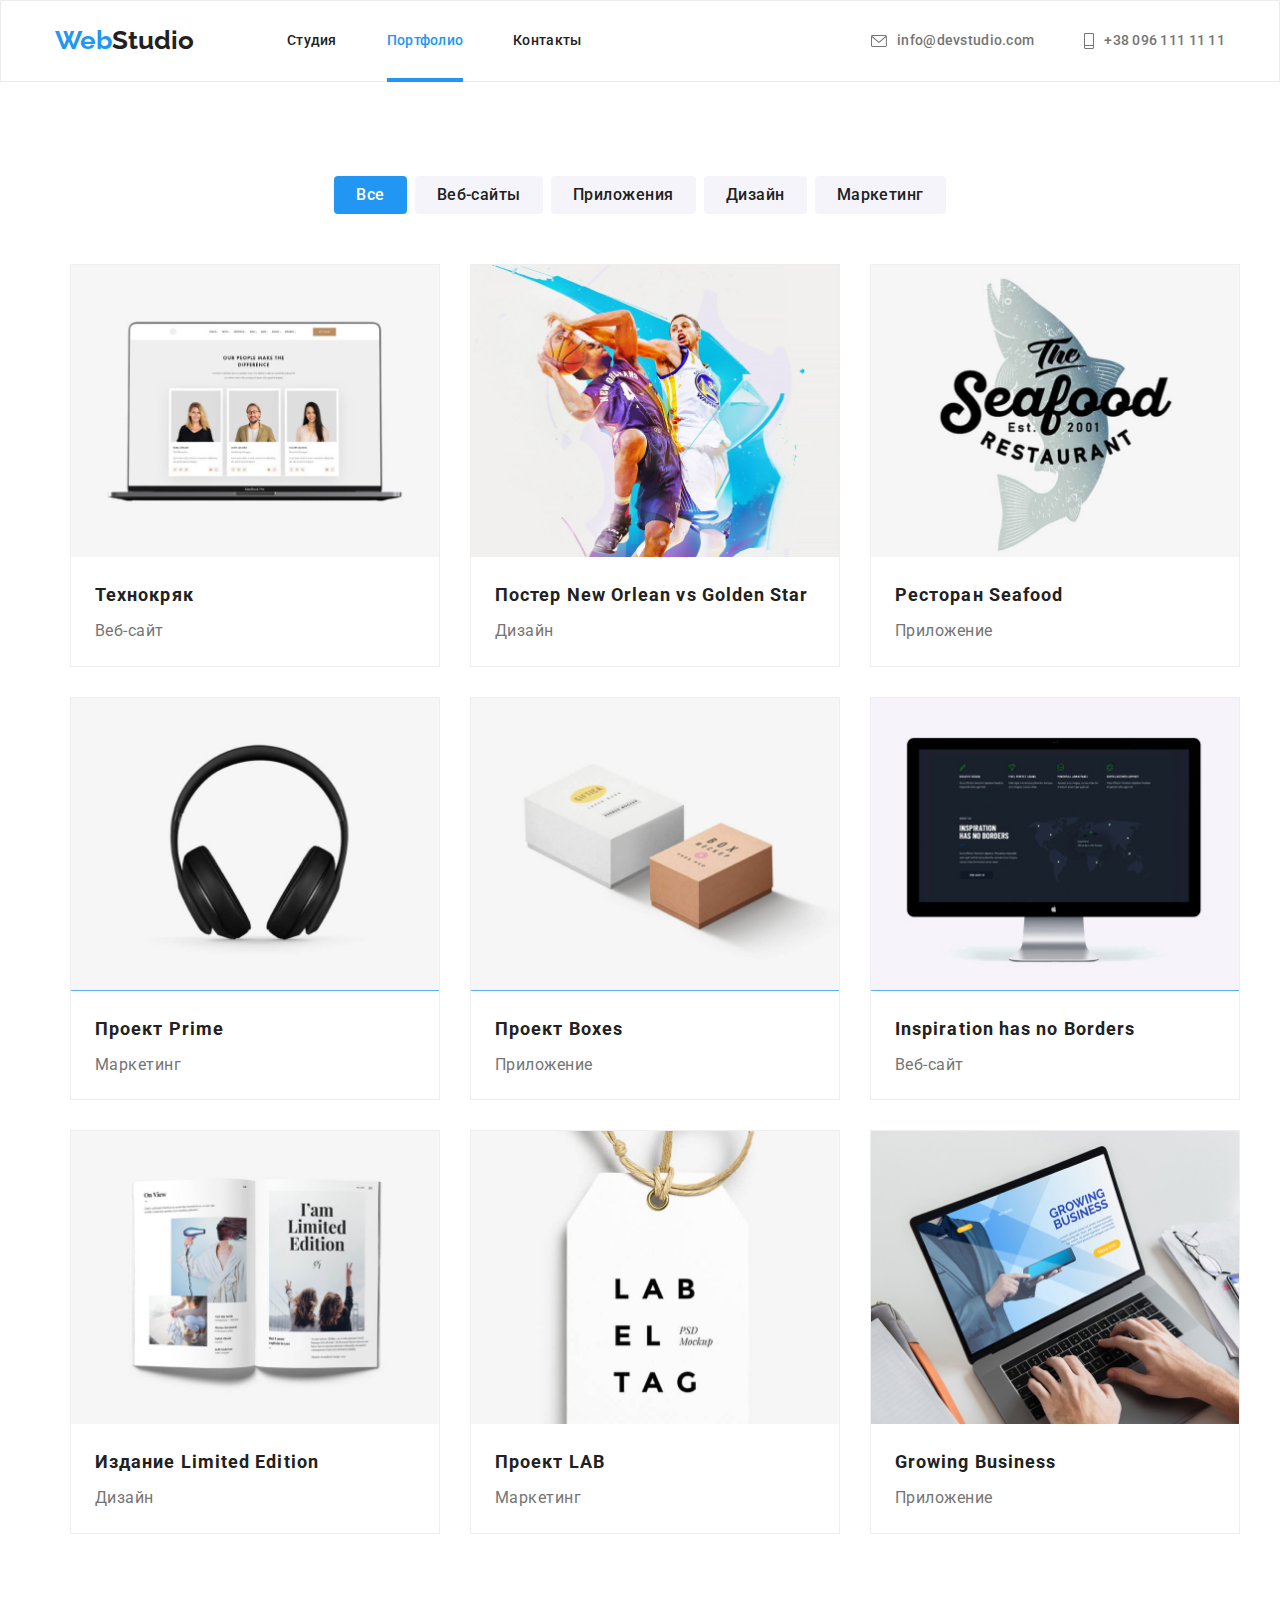
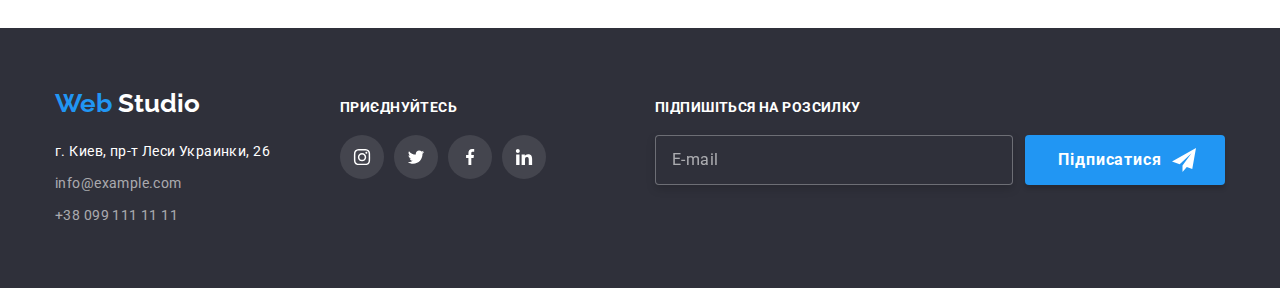
==== portfolio.html @ c2efb6a6 "HW-7" ====
<!DOCTYPE html>
<html lang="ru">
  <head>
    <meta charset="UTF-8" />
    <meta
      name="viewport"
      content="width=device-width, user-scalable=no, initial-scale=1.0, maximum-scale=1.0, minimum-scale=1.0"
    />
    <meta http-equiv="X-UA-Compatible" content="ie=edge" />
    <title>Портфолио</title>
    <link
      href="https://fonts.googleapis.com/css2?family=Raleway:wght@700&amp;family=Roboto:wght@400;500;700;900&amp;display=swap"
      rel="stylesheet"
    />

    <link
      rel="stylesheet"
      href="https://cdnjs.cloudflare.com/ajax/libs/modern-normalize/1.1.0/modern-normalize.min.css"
    />
    <link rel="stylesheet" href="./css/styles.css" />
  </head>
  <body>
    <!--шапка -->
    <header class="header">
      <div class="container main-nav">
        <nav class="main-nav">
          <a href="#" lang="en" class="logo link logo-header"
            >Web<span class="studio-logo-header">Studio</span></a
          >
          <ul class="nav-header">
            <li class="nav-header-title">
              <a href="./index.html" class="nav-studio link">Студия</a>
            </li>
            <li class="nav-header-title">
              <a href="./portfolio.html" class="nav-studio current link">Портфолио</a>
            </li>
            <li class="nav-header-title">
              <a href="#" class="nav-studio link">Контакты</a>
            </li>
          </ul>
        </nav>
        <!-- контакты -->
        <ul class="nav-header contact">
          <li class="nav-header-title">
            <a href="mailto:info@devstudio.com" class="nav-studio contacts link">
              <svg class="header-icon" width="16" height="12">
                <use href="./images/symbol-defs.svg#icon-envelope-hover" class=""></use>
              </svg>
              <span>info@devstudio.com</span>
            </a>
          </li>
          <li class="nav-header-title">
            <a href="tel:+380961111111" class="nav-studio contacts link">
              <svg class="header-icon" width="10" height="16">
                <use href="./images/symbol-defs.svg#icon-Vectors" class=""></use>
              </svg>
              <span>+38 096 111 11 11</span></a
            >
          </li>
        </ul>
      </div>
    </header>

    <main>
      <!--Кнопки-->
      <section class="section-portfolio">
        <div class="container">
          <h1 class="visually-hidden">Страница Портфолио</h1>
          <ul class="portfolio-button">
            <li>
              <button type="button" class="buttons-portfolio all-buttons">Все</button>
            </li>
            <li>
              <button type="button" class="buttons-portfolio">Веб-сайты</button>
            </li>
            <li>
              <button type="button" class="buttons-portfolio">Приложения</button>
            </li>
            <li>
              <button type="button" class="buttons-portfolio">Дизайн</button>
            </li>
            <li>
              <button type="button" class="buttons-portfolio">Маркетинг</button>
            </li>
          </ul>
          <!--Проэкты-->
          <div class="container">
            <ul class="box-portfolio">
              <li class="box-cart">
                <a href="" class="portfolio-box-img link">
                  <div class="position">
                    <img src="./images/technoquack.jpeg" alt="technoquack" width="370" />
                    <div class="portfolio-modal">
                      Ресурс пропонує комплексні пропозиції з різним рівнем функціоналу та сервісів.
                      Все це дозволить відвідувачу отримати вичерпні відомості про компанію чи
                      приватну особу.
                    </div>
                  </div>
                  <div class="portfolio-box-text">
                    <h2 class="header-portfolio">Технокряк</h2>
                    <p class="services-portfolio">Веб-сайт</p>
                  </div>
                </a>
              </li>
              <li class="box-cart">
                <a href="" class="portfolio-box-img link">
                  <div class="position">
                    <img src="./images/poster.jpg" alt="poster" width="370" />
                    <div class="portfolio-modal">
                      Ресурс пропонує комплексні пропозиції з різним рівнем функціоналу та сервісів.
                      Все це дозволить відвідувачу отримати вичерпні відомості про компанію чи
                      приватну особу.
                    </div>
                  </div>
                  <div class="portfolio-box-text">
                    <h2 class="header-portfolio">
                      Постер <span lang="en">New Orlean vs Golden Star</span>
                    </h2>
                    <p class="services-portfolio">Дизайн</p>
                  </div>
                </a>
              </li>
              <li class="box-cart">
                <a href="" class="portfolio-box-img link">
                  <div class="position">
                    <img src="./images/restaurant.jpg" alt="restaurant" width="370" />
                    <div class="portfolio-modal">
                      Ресурс пропонує комплексні пропозиції з різним рівнем функціоналу та сервісів.
                      Все це дозволить відвідувачу отримати вичерпні відомості про компанію чи
                      приватну особу.
                    </div>
                  </div>
                  <div class="portfolio-box-text">
                    <h2 class="header-portfolio">Ресторан <span lang="en">Seafood</span></h2>
                    <p class="services-portfolio">Приложение</p>
                  </div>
                </a>
              </li>
              <li class="box-cart">
                <a href="" class="portfolio-box-img link">
                  <div class="position">
                    <img src="./images/prime.jpg" alt="prime" width="370" />
                    <div class="portfolio-modal">
                      Ресурс пропонує комплексні пропозиції з різним рівнем функціоналу та сервісів.
                      Все це дозволить відвідувачу отримати вичерпні відомості про компанію чи
                      приватну особу.
                    </div>
                  </div>
                  <div class="portfolio-box-text">
                    <h2 class="header-portfolio">Проект <span lang="en">Prime</span></h2>
                    <p class="services-portfolio">Маркетинг</p>
                  </div>
                </a>
              </li>
              <li class="box-cart">
                <a href="" class="portfolio-box-img link">
                  <div class="position">
                    <img src="./images/boxes.jpg" alt="boxes" width="370" />
                    <div class="portfolio-modal">
                      Ресурс пропонує комплексні пропозиції з різним рівнем функціоналу та сервісів.
                      Все це дозволить відвідувачу отримати вичерпні відомості про компанію чи
                      приватну особу.
                    </div>
                  </div>
                  <div class="portfolio-box-text">
                    <h2 class="header-portfolio">Проект <span lang="en">Boxes</span></h2>
                    <p class="services-portfolio">Приложение</p>
                  </div>
                </a>
              </li>
              <li class="box-cart">
                <a href="" class="portfolio-box-img link">
                  <div class="position">
                    <img src="./images/inspiration.jpg" alt="inspiration" width="370" />
                    <div class="portfolio-modal">
                      Ресурс пропонує комплексні пропозиції з різним рівнем функціоналу та сервісів.
                      Все це дозволить відвідувачу отримати вичерпні відомості про компанію чи
                      приватну особу.
                    </div>
                  </div>
                  <div class="portfolio-box-text">
                    <h2 lang="en" class="header-portfolio">Inspiration has no Borders</h2>
                    <p class="services-portfolio">Веб-сайт</p>
                  </div>
                </a>
              </li>
              <li class="box-cart">
                <a href="" class="portfolio-box-img link">
                  <div class="position">
                    <img src="./images/limited.jpg" alt="limited" width="370" />
                    <div class="portfolio-modal">
                      Ресурс пропонує комплексні пропозиції з різним рівнем функціоналу та сервісів.
                      Все це дозволить відвідувачу отримати вичерпні відомості про компанію чи
                      приватну особу.
                    </div>
                  </div>
                  <div class="portfolio-box-text">
                    <h2 class="header-portfolio">Издание <span lang="en">Limited Edition</span></h2>
                    <p class="services-portfolio">Дизайн</p>
                  </div>
                </a>
              </li>
              <li class="box-cart">
                <a href="" class="portfolio-box-img link">
                  <div class="position">
                    <img src="./images/lab.jpg" alt="lab" width="370" />
                    <div class="portfolio-modal">
                      Ресурс пропонує комплексні пропозиції з різним рівнем функціоналу та сервісів.
                      Все це дозволить відвідувачу отримати вичерпні відомості про компанію чи
                      приватну особу.
                    </div>
                  </div>
                  <div class="portfolio-box-text">
                    <h2 class="header-portfolio">Проект <span lang="en">LAB</span></h2>
                    <p class="services-portfolio">Маркетинг</p>
                  </div>
                </a>
              </li>
              <li class="box-cart">
                <a href="" class="portfolio-box-img link">
                  <div class="position">
                    <img src="./images/growing-business.jpg" alt="growing-business" width="370" />
                    <div class="portfolio-modal">
                      Ресурс пропонує комплексні пропозиції з різним рівнем функціоналу та сервісів.
                      Все це дозволить відвідувачу отримати вичерпні відомості про компанію чи
                      приватну особу.
                    </div>
                  </div>
                  <div class="portfolio-box-text">
                    <h2 lang="en" class="header-portfolio">Growing Business</h2>
                    <p class="services-portfolio">Приложение</p>
                  </div>
                </a>
              </li>
            </ul>
          </div>
        </div>
      </section>
    </main>
    <footer class="footer-box">
      <div class="container footer-box-flex">
        <div>
          <a href="#" lang="en" class="logo link"
          >Web
            <span class="studio-logo-footer">Studio</span>
          </a>

          <address class="addresses">
            <ul>
              <li class="addresses-footer-gps">
                <a class="contact-footer link gps">
                  г. Киев, пр-т Леси Украинки, 26</a
                >
              </li>
              <li class="addresses-footer-mail">
                <a href="mailto:info@example.com" class="contact-footer link"
                >info@example.com</a
                >
              </li>
              <li class="addresses-footer-tel">
                <a href="tel:+380991111111" class="contact-footer link"
                >+38 099 111 11 11</a
                >
              </li>
            </ul>
          </address>
        </div>

        <div class="footer-box-icon">
          <p class="footer-icon-text">приєднуйтесь</p>
          <ul class="footer-flex">
            <li class="footer-icon-item link">
              <a href="" class="footer-icon">
                <svg class="footer-icon-svg" width="20" height="16.25">
                  <use
                          href="./images/symbol-defs.svg#icon-instagram-2"
                          class="footer-icon-use"
                  ></use>
                </svg>
              </a>
            </li>
            <li class="footer-icon-item link">
              <a href="" class="footer-icon">
                <svg class="footer-icon-svg" width="20" height="16.25">
                  <use
                          href="./images/symbol-defs.svg#icon-twitter-1"
                          class="footer-icon-use"
                  ></use>
                </svg>
              </a>
            </li>
            <li class="footer-icon-item link">
              <a href="" class="footer-icon">
                <svg class="footer-icon-svg" width="20" height="16.25">
                  <use
                          href="./images/symbol-defs.svg#icon-facebook-1"
                          class="footer-icon-use"
                  ></use>
                </svg>
              </a>
            </li>
            <li class="footer-icon-item link">
              <a href="" class="footer-icon">
                <svg class="footer-icon-svg" width="20" height="16.25">
                  <use
                          href="./images/symbol-defs.svg#icon-linkedin-1"
                          class="footer-icon-use"
                  ></use>
                </svg>
              </a>
            </li>
          </ul>
        </div>


        <div class="footer-box-icon-btn">
          <p class="footer-icon-text">Підпишіться на розсилку</p>
          <form class="footer-flex">
            <label for="email"></label>
            <input
                    type="email"
                    name="email"
                    placeholder="E-mail"
                    class="footer-input"
                    id="email"
            />

            <button type="submit" class="modal-btn-footer">
              Підписатися
              <svg class="icon-modal-svg-footer" width="24" height="24">
                <use href="./images/symbol-defs.svg#icon-icon-send"></use>
              </svg>
            </button>

          </form>
        </div>

      </div>
    </footer>
  </body>
</html>
---- css/styles.css ----
:root {
  --header-color: #212121;
  --text-color: #757575;
  --accent-color: #2196f3;
  --light-color: #ffffff;
  --fon-color: #2f303a;
  --team-color: #f5f4fa;
  --border-color: #ececec;
  --icon-color: #afb1b8;
  --border-shadow-color: #eeeeee;
  --hover-portfolio: rgba(33, 150, 243, 0.9);
}

body {
  font-family: "Roboto", sans-serif;
  color: var(--header-color);
  background-color: var(--light-color);
}

h1,
h2,
h3,
h4,
h5,
h6,
p {
  margin: 0;
}

ul {
  margin: 0;
  padding-left: 0;
}

.container {
  width: 1200px;
  padding-left: 15px;
  padding-right: 15px;

  margin-left: auto;
  margin-right: auto;
}

/* Cтудия */

.header {
  border: 1px solid var(--border-color);
  margin-right: auto;
  margin-left: auto;
}
.main-nav {
  display: flex;
}

.header__nav {
  display: flex;
}

.link {
  text-decoration: none;
  color: var(--header-color);
}

li {
  list-style: none;
}

.section {
  padding-top: 94px;
  padding-bottom: 94px;
}

.logo {
  font-family: "Raleway", sans-serif;
  font-weight: 700;
  font-size: 26px;
  line-height: 1.19;
  color: var(--accent-color);
}

.logo-header {
  padding-top: 24px;
  padding-bottom: 25px;
  margin-right: 93px;
}

.contact {
  margin-left: auto;
}

.header-icon {
  margin-right: 10px;
}




.nav-header {
  font-weight: 500;
  font-size: 14px;
  line-height: 1.14;
  letter-spacing: 0.02em;
  display: flex;
  transition: color 250ms cubic-bezier(0.4, 0, 0.2, 1);
}

.nav-studio {
  display: block;
  padding-top: 32px;
  padding-bottom: 32px;
  transition: color 250ms cubic-bezier(0.4, 0, 0.2, 1);
}

.nav-header-title {
  margin-right: 50px;
  position: relative;
}

.nav-header-title:last-child,
.main-nav-item:last-child,
.footer-icon-item:last-child {
  margin-right: 0;
}
.current::after {
  position: absolute;
  content: "";
  display: inline-block;
  width: 100%;
  height: 4px;
  background-color: var(--accent-color);
  bottom: -1.5%;
  left: 0;
}
.main-nav-item {
  margin-right: 30px;
  position: relative;
}
.nav-header .nav-studio:hover {
  color: var(--accent-color);
  fill: var(--accent-color);
}
.nav-header .nav-studio:focus {
  color: var(--accent-color);
}
.nav-header .nav-studio:focus .header-icon {
  fill: var(--accent-color);
}

.current {
  color: var(--accent-color);
}

.contacts {
  color: var(--text-color);
  fill: var(--text-color);
  display: flex;
  align-items: center;
}

.hero {
  background-color: #c4c4c4;
  height: 600px;
  max-width: 1600px;
  margin-right: auto;
  margin-left: auto;
  background-image: linear-gradient(
      to right,
      rgba(47, 48, 58, 0.4),
      rgba(47, 48, 58, 0.4)
    ),
    url("../images/hero.jpg");
  background-repeat: no-repeat;
  background-size: cover;
  background-position: center;
  border-radius: 4px;
  display: block;
  text-align: center;
  padding: 200px 0;
}

.buttons:hover,
.buttons:focus {
  background-color: var(--accent-color);
  color: var(--light-color);
}

.buttons {
  cursor: pointer;
  transition: color 250ms cubic-bezier(0.4, 0, 0.2, 1);
}

.studio {
  border: 0;
  background: var(--accent-color);
  box-shadow: 0 4px 4px rgba(0, 0, 0, 0.15);
  border-radius: 4px;
  font-weight: 700;
  font-size: 16px;
  line-height: 1.8;
  align-items: center;
  text-align: center;
  letter-spacing: 0.06em;
  color: var(--light-color);
  width: 216px;
  height: 50px;
  margin-top: 40px;
}

.buttons-all {
  padding-top: 10px;
}

.visually-hidden {
  position: absolute;
  width: 1px;
  height: 1px;
  margin: -1px;
  border: 0;
  padding: 0;
  white-space: nowrap;
  clip: rect(0 0 0 0);
  overflow: hidden;
}

.main-text {
  font-weight: 900;
  font-size: 44px;
  line-height: 1.36;
  text-align: center;
  letter-spacing: 0.06em;
  text-transform: uppercase;
  color: var(--light-color);
  width: 696px;
  margin: auto;
}

.section-main {
  padding-bottom: 94px;
}

.peculiarities {
  font-weight: 700;
  font-size: 14px;
  line-height: 1.14;
  letter-spacing: 0.03em;
  text-transform: uppercase;
  margin-bottom: 10px;
}

.peculiarities-text {
  font-size: 14px;
  line-height: 1.7;
  letter-spacing: 0.03em;
  color: var(--text-color);
}

.peculiarities-title {
  flex-basis: 270px;
}
.peculiarities-title::before {
  content: "";
  display: flex;
  height: 120px;
  margin-bottom: 30px;
  background-size: 70px 70px;
  background-repeat: no-repeat;
  background-position: center;

  background-color: var(--team-color);
  border-radius: 4px;
}
.peculiarities-title:nth-child(1)::before {
  background-image: url("../images/antenna.svg");
}
.peculiarities-title:nth-child(2)::before {
  background-image: url("../images/clock.svg");
}
.peculiarities-title:nth-child(3)::before {
  background-image: url("../images/diagram.svg");
}
.peculiarities-title:nth-child(4)::before {
  background-image: url("../images/astronaut.svg");
}

.title-text {
  font-weight: 700;
  font-size: 36px;
  line-height: 1.16;
  letter-spacing: 0.03em;
  text-align: center;
}

.title-text-top {
  position: absolute;
  bottom: 0;
  left: 0;
  display: flex;
  background: rgba(47, 48, 58, 0.8);
  justify-content: center;
  width: 370px;
  height: 70px;
  font-weight: 700;
  font-size: 14px;
  line-height: 16px;
  letter-spacing: 0.03em;
  text-transform: uppercase;
  text-align: center;
  color: var(--light-color);
  flex-direction: column
}
.title-modal-text {


}

.applications {
  margin-top: 50px;
}

.team-section {
  background-color: var(--team-color);
}

.team {
  margin-top: 50px;
}

.team-text {
  padding-top: 30px;
  padding-bottom: 30px;
  text-align: center;
}

.team-name {
  font-weight: 500;
  font-size: 16px;
  line-height: 1.18;
  letter-spacing: 0.03em;
  margin-bottom: 10px;
}

.team-profession {
  font-weight: 400;
  line-height: 1.18;
  letter-spacing: 0.03em;
  color: var(--text-color);
  margin-bottom: 16px;
}
.team-icon-list {
  display: flex;
  justify-content: center;
  gap: 10px;
}

.team-icon {
  width: 44px;
  height: 44px;
  border-radius: 50%;
  display: flex;
  align-items: center;
  justify-content: center;
  fill: var(--icon-color);
  transition: background-color 250ms cubic-bezier(0.4, 0, 0.2, 1);
  outline: none;
}
.team-icon-svg {
  transition: fill 250ms cubic-bezier(0.4, 0, 0.2, 1);
}
.team-icon:hover,
.team-icon:focus {
  background-color: var(--accent-color);
}

.team-icon:hover .team-icon-svg,
.team-icon:focus .team-icon-svg {
  fill: var(--light-color);
}

.contact-footer {
  font-size: 14px;
  line-height: 1.7;
  letter-spacing: 0.03em;
  color: rgba(255, 255, 255, 0.6);
  transition: color 250ms cubic-bezier(0.4, 0, 0.2, 1);
}

.gps {
  font-size: 14px;
  line-height: 24px;
  letter-spacing: 0.03em;
  color: var(--light-color);
}

.footer-box {
  background-color: var(--fon-color);
  padding: 60px 0;
}

.contact-footer:hover,
.contact-footer:focus {
  color: var(--light-color);
}

.studio-logo-header {
  color: var(--header-color);
}

.studio-logo-footer {
  color: var(--light-color);
}

/*/Портфолио*/
.section-portfolio {
  padding: 94px 0;
}

.section-lite {
  padding-top: 50px;
  padding-bottom: 94px;
}

.buttons-portfolio {
  font-family: "Roboto", sans-serif;
  font-weight: 500;
  line-height: 1.6;
  text-align: center;
  letter-spacing: 0.03em;
  color: var(--header-color);
  background: var(--team-color);
  border-radius: 4px;
  margin-left: auto;
  margin-right: auto;
  border: none;
  height: 38px;
  padding: 6px 22px;
  transition: background-color 250ms cubic-bezier(0.4, 0, 0.2, 1),
    color 250ms cubic-bezier(0.4, 0, 0.2, 1),
    box-shadow 250ms cubic-bezier(0.4, 0, 0.2, 1);
}

.portfolio-button li {
  margin-right: 8px;
}

.portfolio-button li:last-child {
  margin-right: 0;
}

.buttons-portfolio:hover,
.buttons-portfolio:focus {
  background-color: var(--accent-color);
  color: var(--light-color);
  box-shadow: 0 3px 1px rgba(0, 0, 0, 0.1), 0 1px 2px rgba(0, 0, 0, 0.08),
    0 2px 2px rgba(0, 0, 0, 0.12);
  border-radius: 4px;
}

.buttons-portfolio {
  cursor: pointer;
}

.header-portfolio {
  font-weight: 700;
  font-size: 18px;
  line-height: 2;
  letter-spacing: 0.06em;
}

.services-portfolio {
  line-height: 1.8;
  letter-spacing: 0.03em;
  color: var(--text-color);
  margin-top: 4px;
}

.box {
  background: var(--light-color);

  box-shadow: 0 1px 3px rgba(0, 0, 0, 0.12), 0 1px 1px rgba(0, 0, 0, 0.14),
    0 2px 1px rgba(0, 0, 0, 0.2);
  border-radius: 0 0 4px 4px;
}

.portfolio-button {
  display: flex;
  justify-content: center;
}

.clients {
  display: flex;
  gap: 30px;
  margin-top: 50px;
}

.clients-icon {
  width: 170px;
  height: 92px;
  border: 1px solid #afb1b8;
  border-radius: 4px;
  align-items: center;
  justify-content: center;
  fill: var(--icon-color);
  display: flex;
  transition: border-color 250ms cubic-bezier(0.4, 0, 0.2, 1);
  outline: none;
}
.clients-icon-svg {
  transition: fill 250ms cubic-bezier(0.4, 0, 0.2, 1);
}
.clients-icon:hover,
.clients-icon:focus {
  border-color: var(--accent-color);
}

.clients-icon:hover .clients-icon-svg,
.clients-icon:focus .clients-icon-svg {
  fill: var(--accent-color);
}

/*Футер*/
.addresses {
  font-style: normal;
  margin-top: 20px;
  display: flex;
}

.addresses-footer-mail {
  margin-top: 9px;
}

.addresses-footer-tel {
  margin-top: 9px;
}

.all-buttons {
  background-color: var(--accent-color);
  color: var(--light-color);
}

.footer-flex {
  display: flex;
  margin-top: 20px;
}
.footer-box-icon {
  margin-left: 70px;
}
.footer-box-icon-btn{
  margin-left: auto;
}
.footer-box-flex {
  display: flex;
  justify-content: flex-start;
  align-items: baseline;
}
.footer-icon {
  width: 44px;
  height: 44px;
  border-radius: 50%;
  display: flex;
  align-items: center;
  justify-content: center;
  fill: var(--light-color);
  background-color: rgba(255, 255, 255, 0.1);
  transition: background-color 250ms cubic-bezier(0.4, 0, 0.2, 1);
  outline: none;
}
.footer-icon-svg {
  transition: fill 250ms cubic-bezier(0.4, 0, 0.2, 1);
}
.footer-icon-text {
  font-weight: 700;
  font-size: 14px;
  letter-spacing: 0.03em;
  text-transform: uppercase;
  color: var(--light-color);
}

.footer-icon:hover,
.footer-icon:focus {
  background-color: var(--accent-color);
}

.footer-icon:hover .footer-icon-svg,
.footer-icon:focus .footer-icon-svg {
  fill: var(--light-color);
}
.footer-icon-item {
  margin-right: 10px;
}
img {
  display: block;
  max-width: 100%;
  height: auto;
}

.box-portfolio {
  display: flex;
  flex-wrap: wrap;
  margin-top: 50px;
}

.portfolio-box-text {
  padding: 20px 24px;

  border-top: 0;
}

.box-cart {
  background: var(--light-color);
  width: 370px;
  margin-right: 30px;
  margin-bottom: 30px;
  border: 1px solid var(--border-shadow-color);
  transition: box-shadow 250ms cubic-bezier(0.4, 0, 0.2, 1);
}
.portfolio-box-img{
  display: inline-block;
  outline: none;
}
.portfolio-box-img:hover,
.portfolio-box-img:focus {
  box-shadow: 0 1px 1px rgba(0, 0, 0, 0.12), 0 4px 4px rgba(0, 0, 0, 0.06),
    1px 4px 6px rgba(0, 0, 0, 0.16);
}

.box-cart:nth-child(3n) {
  margin-right: 0;
}

.box-cart:nth-last-child(-n + 3) {
  margin-bottom: 0;
}
/*Анимации*/
.portfolio-modal {
  position: absolute;
  top: 50%;
  left: 50%;
  transform: translate(-50%, 50%);
  background: var(--hover-portfolio);
  width: 100%;
  height: 100%;
  display: inline-block;
  text-align: center;
  font-weight: 400;
  font-size: 18px;
  line-height: 28px;
  letter-spacing: 0.03em;
  color: var(--light-color);
  padding: 63px 24px;
  transition: transform 250ms cubic-bezier(0.4, 0, 0.2, 1);
}

.portfolio-box-img:hover .portfolio-modal,
.portfolio-box-img:focus .portfolio-modal {
  transform: translate(-50%, -50%);
}

.position {
  position: relative;
  overflow: hidden;
}
/*----------------модалка---------------*/

.backdrop {
  position: fixed;
  top: 0;
  left: 0;
  min-width: 100%;
  min-height: 100%;
  background: rgba(0, 0, 0, 0.2);
  opacity: 1;
  transition: opacity 250ms cubic-bezier(0.4, 0, 0.2, 1),
    visibility 250ms cubic-bezier(0.4, 0, 0.2, 1);
}
.backdrop.is-hidden {
  opacity: 0;
  pointer-events: none;
  visibility: hidden;
}
.backdrop.is-hidden .modal {
  transform: translate(-50%, -50%) scale(0.9);
}
.modal {
  position: absolute;
  min-height: 521px;
  width: 528px;
  background: var(--light-color);
  box-shadow: 0 1px 3px rgba(0, 0, 0, 0.12), 0 1px 1px rgba(0, 0, 0, 0.14),
    0 2px 1px rgba(0, 0, 0, 0.2);
  border-radius: 4px;

  top: 50%;
  left: 50%;
  transform: translate(-50%, -50%) scale(1);
  transition: transform 250ms cubic-bezier(0.4, 0, 0.2, 1);
  padding: 40px;
}

.icon-modal {
  position: absolute;
  padding: 9px 9px 10px 10px;
  border-radius: 50%;
  border: 1px solid rgba(0, 0, 0, 0.1);
  top: 8px;
  right: 9px;
  background-color: var(--light-color);
  line-height: 0;
  cursor: pointer;
  transition: fill 250ms cubic-bezier(0.4, 0, 0.2, 1);
}
.modal-close {
  transition: fill 250ms cubic-bezier(0.4, 0, 0.2, 1);
}
textarea {
  resize: none;
}
.text-form {
  display: flex;
  flex-direction: column;
  font-weight: 700;
  font-size: 20px;
  line-height: 23px;
  text-align: center;
  letter-spacing: 0.03em;
  color: var(--header-color);
}
.form-studio {
  display: block;
  margin-top: 12px;
  margin-bottom: 4px;
  flex-direction: column;
  font-weight: 400;
  font-size: 12px;
  line-height: 14px;
  letter-spacing: 0.01em;
   color: var(--text-color);
  position: relative;
}

.form-studio-label {
margin-bottom: 4px;
  display: block;
}
.form-studio-textarea {
  display: flex;
  height: 120px;
  width: 100%;
  border: 1px solid rgba(33, 33, 33, 0.2);
  border-radius: 4px;
  margin-bottom: 20px;
  transition: color 250ms cubic-bezier(0.4, 0, 0.2, 1),
    border 250ms cubic-bezier(0.4, 0, 0.2, 1),
    border-radius 250ms cubic-bezier(0.4, 0, 0.2, 1);
  padding: 12px 16px;
}
.form-studio-textarea::placeholder {
  font-weight: 400;
  font-size: 12px;
  line-height: 14px;
  letter-spacing: 0.01em;
  color: rgba(117, 117, 117, 0.5);
  padding-top: 4px;
}
.form-icon {

}
.icon-modal-svg {
  position: absolute;
  top: calc(50% + 3px);
  left: 12px;
  width: 12px;
  height: 12px;
  transition: fill 250ms cubic-bezier(0.4, 0, 0.2, 1);
}
.checkbox-modal {
  margin-bottom: 30px;
}
.modal-btn {
  cursor: pointer;
  background: var(--accent-color);
  box-shadow: 0 4px 4px rgba(0, 0, 0, 0.15);
  border-radius: 4px;
  font-weight: 700;
display: block;
  line-height: 30px;
  border: 0;
  position: relative;
  letter-spacing: 0.06em;
  color: var(--light-color);
  width: 200px;
  height: 50px;

  margin: auto;
}

.form-input {
  padding-left: 42px;
  transition: color 250ms cubic-bezier(0.4, 0, 0.2, 1),
    border 250ms cubic-bezier(0.4, 0, 0.2, 1),
    border-radius 250ms cubic-bezier(0.4, 0, 0.2, 1);
  cursor: pointer;
  width: 100%;
  height: 40px;
  border: 1px solid rgba(33, 33, 33, 0.2);
  border-radius: 4px;

}
.form-input:focus,
.form-input:focus-visible,
.form-input:hover {
  outline: 0;
  border: 1px solid #2196f3;
  border-radius: 4px;
}
.form-input:focus + .icon-modal-svg,
.form-input:hover + .icon-modal-svg {
  fill: var(--accent-color);
}
.form-studio-textarea:focus,
.form-studio-textarea:hover {
  outline: 0;
  border: 1px solid #2196f3;
  border-radius: 4px;
}
.checkbox-modal-text {
  font-size: 14px;
  line-height: 24px;
  letter-spacing: 0.03em;
  display: inline-block;
  color: var(--text-color);
}
.link-checkbox {
  color: var(--accent-color);
}
.icon-modal:hover .modal-close,
.icon-modal:focus .modal-close {
  fill: var(--accent-color);
}
.checkbox {
  -webkit-appearance: none;
  -moz-appearance: none;
  appearance: none;
}
.form {
  display: flex;
  justify-content: center;
}
.icon-modal-svg-footer {
  fill: var(--light-color);
  margin-left: 10px;

}
.footer-icon-text-form {
}
.modal-btn-footer {
  font-weight: 700;
  font-size: 16px;
  line-height: 30px;
  display: flex;
  align-items: center;
  text-align: center;
  letter-spacing: 0.06em;
  color: var(--light-color);
  width: 200px;
  height: 50px;
  cursor: pointer;
  background: var(--accent-color);
  box-shadow: 0 4px 4px rgba(0, 0, 0, 0.15);
  border-radius: 4px;
  border: 0;
  justify-content: center;
  padding: 10px 24px 10px 28px;
  margin-left: 12px;
  outline: none;
}
.footer-input {
  border: 1px solid rgba(255, 255, 255, 0.3);
  filter: drop-shadow(0 4px 4px rgba(0, 0, 0, 0.15));
  border-radius: 4px;
  background-color: var(--fon-color);
  width: 358px;
  height: 50px;
  padding-left: 16px;
  color: white;
}

.footer-input::placeholder {
  font-weight: 400;
  font-size: 16px;
  line-height: 20px;
  display: flex;
  align-items: center;
  letter-spacing: 0.03em;
  color: rgba(255, 255, 255, 0.6);
}
.icon-checkbox {
  display: inline-block;
  width: 16px;
  height: 15px;
  vertical-align: middle;
  background: var(--light-color);
  box-shadow: 0 1px 3px rgba(0, 0, 0, 0.12), 0 1px 1px rgba(0, 0, 0, 0.14),
    0 2px 1px rgba(0, 0, 0, 0.2);
  border-radius: 4px;
  border: 2px solid var(--header-color);
  transition: border 250ms cubic-bezier(0.4, 0, 0.2, 1);
}
.icon-checkbox-text {
  vertical-align: middle;
}
.checkbox:checked + .icon-modal-check {
  border: var(--accent-color);
  background-color: var(--accent-color);
  /*background-image: url("../images/icon-check.svg");*/
  background-size: contain;
  background-origin: border-box;
}
.checkbox:hover + .icon-checkbox,
.checkbox:focus + .icon-checkbox {
  /*border: 2px solid var(--accent-color);*/
  border: 2px solid var(--accent-color);
}
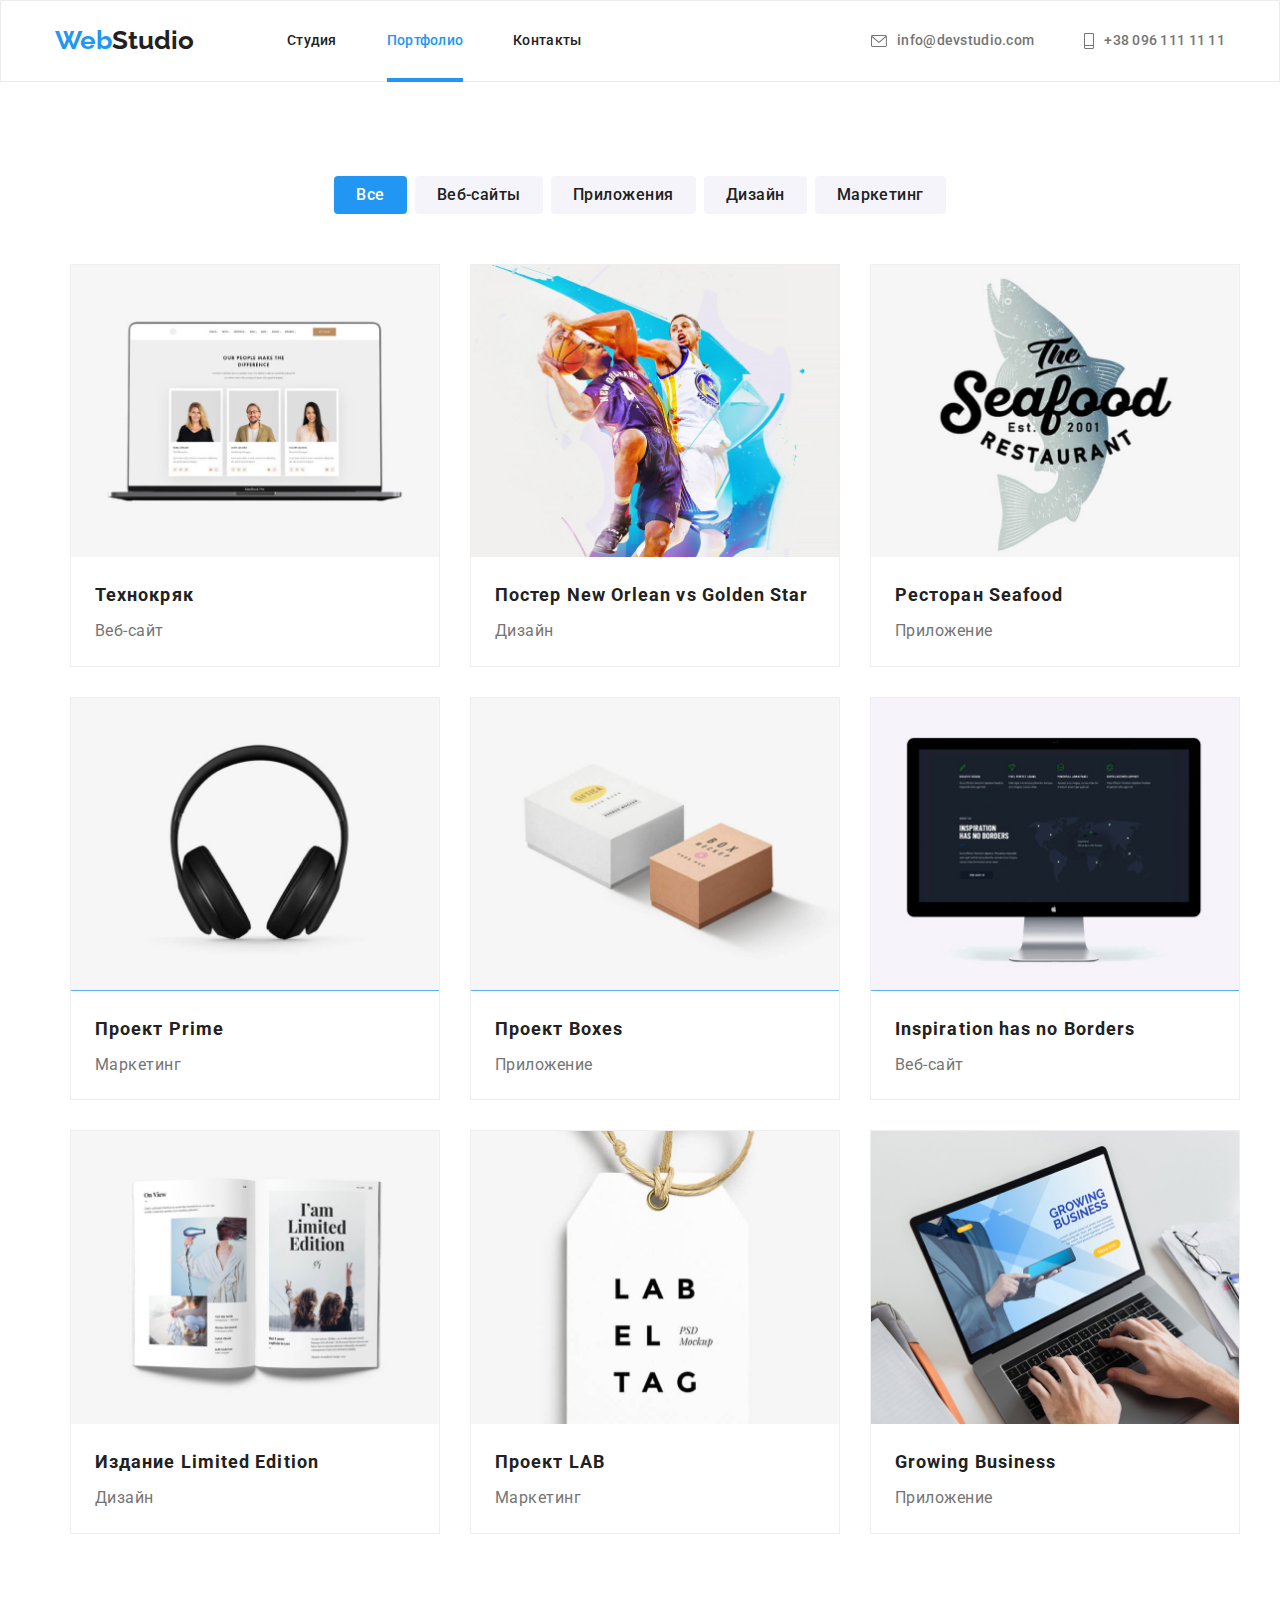
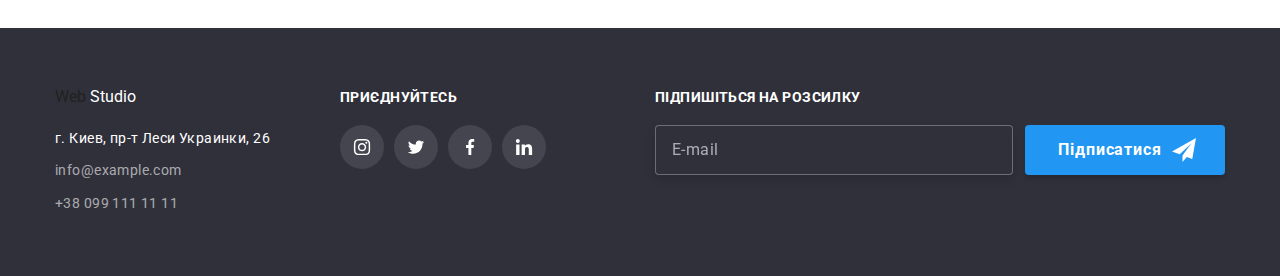
==== commit 0b96d3d2: "HW-7" ====
--- a/portfolio.html
+++ b/portfolio.html
@@ -22,37 +22,47 @@
   <body>
     <!--шапка -->
     <header class="header">
-      <div class="container main-nav">
-        <nav class="main-nav">
-          <a href="#" lang="en" class="logo link logo-header"
-            >Web<span class="studio-logo-header">Studio</span></a
+      <div class="container header__container">
+        <nav class="header__nav">
+          <a href="#" lang="en" class=" link header__logo"
+          >Web<span class="header__logo-text">Studio</span></a
           >
           <ul class="nav-header">
-            <li class="nav-header-title">
-              <a href="./index.html" class="nav-studio link">Студия</a>
-            </li>
-            <li class="nav-header-title">
-              <a href="./portfolio.html" class="nav-studio current link">Портфолио</a>
-            </li>
-            <li class="nav-header-title">
-              <a href="#" class="nav-studio link">Контакты</a>
+            <li class="nav-header__title">
+              <a href="./index.html" class="nav-header__link  link">Студия</a>
+            </li>
+            <li class="nav-header__title">
+              <a href="./portfolio.html" class="nav-header__link current link">Портфолио</a>
+            </li>
+            <li class="nav-header__title">
+              <a href="#" class="nav-header__link link">Контакты</a>
             </li>
           </ul>
         </nav>
+
         <!-- контакты -->
         <ul class="nav-header contact">
-          <li class="nav-header-title">
-            <a href="mailto:info@devstudio.com" class="nav-studio contacts link">
-              <svg class="header-icon" width="16" height="12">
-                <use href="./images/symbol-defs.svg#icon-envelope-hover" class=""></use>
+          <li class="nav-header__title">
+            <a
+                    href="mailto:info@devstudio.com"
+                    class="nav-header__link nav-header__contacts link"
+            >
+              <svg class="nav-header__icon" width="16" height="12">
+                <use
+                        href="./images/symbol-defs.svg#icon-envelope-hover"
+                        class=""
+                ></use>
               </svg>
               <span>info@devstudio.com</span>
             </a>
           </li>
-          <li class="nav-header-title">
-            <a href="tel:+380961111111" class="nav-studio contacts link">
-              <svg class="header-icon" width="10" height="16">
-                <use href="./images/symbol-defs.svg#icon-Vectors" class=""></use>
+          <li class="nav-header__title">
+            <a href="tel:+380961111111" class="nav-header__link nav-header__contacts link">
+              <svg class="nav-header__icon" width="10" height="16">
+                <use
+                        href="./images/symbol-defs.svg#icon-Vectors"
+                        class=""
+                ></use>
               </svg>
               <span>+38 096 111 11 11</span></a
             >
--- a/css/styles.css
+++ b/css/styles.css
@@ -41,6 +41,20 @@
   margin-right: auto;
 }
 
+.link {
+  text-decoration: none;
+  color: var(--header-color);
+}
+
+li {
+  list-style: none;
+}
+
+.section {
+  padding-top: 94px;
+  padding-bottom: 94px;
+}
+
 /* Cтудия */
 
 .header {
@@ -48,53 +62,24 @@
   margin-right: auto;
   margin-left: auto;
 }
-.main-nav {
-  display: flex;
-}
-
+
+.header__container{
+  display: flex;
+}
 .header__nav {
   display: flex;
 }
 
-.link {
-  text-decoration: none;
-  color: var(--header-color);
-}
-
-li {
-  list-style: none;
-}
-
-.section {
-  padding-top: 94px;
-  padding-bottom: 94px;
-}
-
-.logo {
+.header__logo {
+  padding-top: 24px;
+  padding-bottom: 25px;
+  margin-right: 93px;
   font-family: "Raleway", sans-serif;
   font-weight: 700;
   font-size: 26px;
   line-height: 1.19;
   color: var(--accent-color);
 }
-
-.logo-header {
-  padding-top: 24px;
-  padding-bottom: 25px;
-  margin-right: 93px;
-}
-
-.contact {
-  margin-left: auto;
-}
-
-.header-icon {
-  margin-right: 10px;
-}
-
-
-
-
 .nav-header {
   font-weight: 500;
   font-size: 14px;
@@ -104,23 +89,38 @@
   transition: color 250ms cubic-bezier(0.4, 0, 0.2, 1);
 }
 
-.nav-studio {
+.nav-header__link {
   display: block;
   padding-top: 32px;
   padding-bottom: 32px;
   transition: color 250ms cubic-bezier(0.4, 0, 0.2, 1);
 }
 
-.nav-header-title {
+.nav-header__title {
   margin-right: 50px;
   position: relative;
 }
 
-.nav-header-title:last-child,
+.nav-header__title:last-child,
 .main-nav-item:last-child,
 .footer-icon-item:last-child {
   margin-right: 0;
 }
+
+.nav-header__icon {
+  margin-right: 10px;
+}
+.nav-header__contacts {
+  color: var(--text-color);
+  fill: var(--text-color);
+  display: flex;
+  align-items: center;
+}
+
+.contact {
+  margin-left: auto;
+}
+
 .current::after {
   position: absolute;
   content: "";
@@ -131,18 +131,21 @@
   bottom: -1.5%;
   left: 0;
 }
+
+
+
 .main-nav-item {
   margin-right: 30px;
   position: relative;
 }
-.nav-header .nav-studio:hover {
+.nav-header .nav-header__link:hover {
   color: var(--accent-color);
   fill: var(--accent-color);
 }
-.nav-header .nav-studio:focus {
+.nav-header .nav-header__link:focus {
   color: var(--accent-color);
 }
-.nav-header .nav-studio:focus .header-icon {
+.nav-header .nav-header__link:focus .header-icon {
   fill: var(--accent-color);
 }
 
@@ -150,13 +153,9 @@
   color: var(--accent-color);
 }
 
-.contacts {
-  color: var(--text-color);
-  fill: var(--text-color);
-  display: flex;
-  align-items: center;
-}
-
+.main-nav {
+  display: flex;
+}
 .hero {
   background-color: #c4c4c4;
   height: 600px;
@@ -401,7 +400,7 @@
   color: var(--light-color);
 }
 
-.studio-logo-header {
+.header__logo-text {
   color: var(--header-color);
 }
 
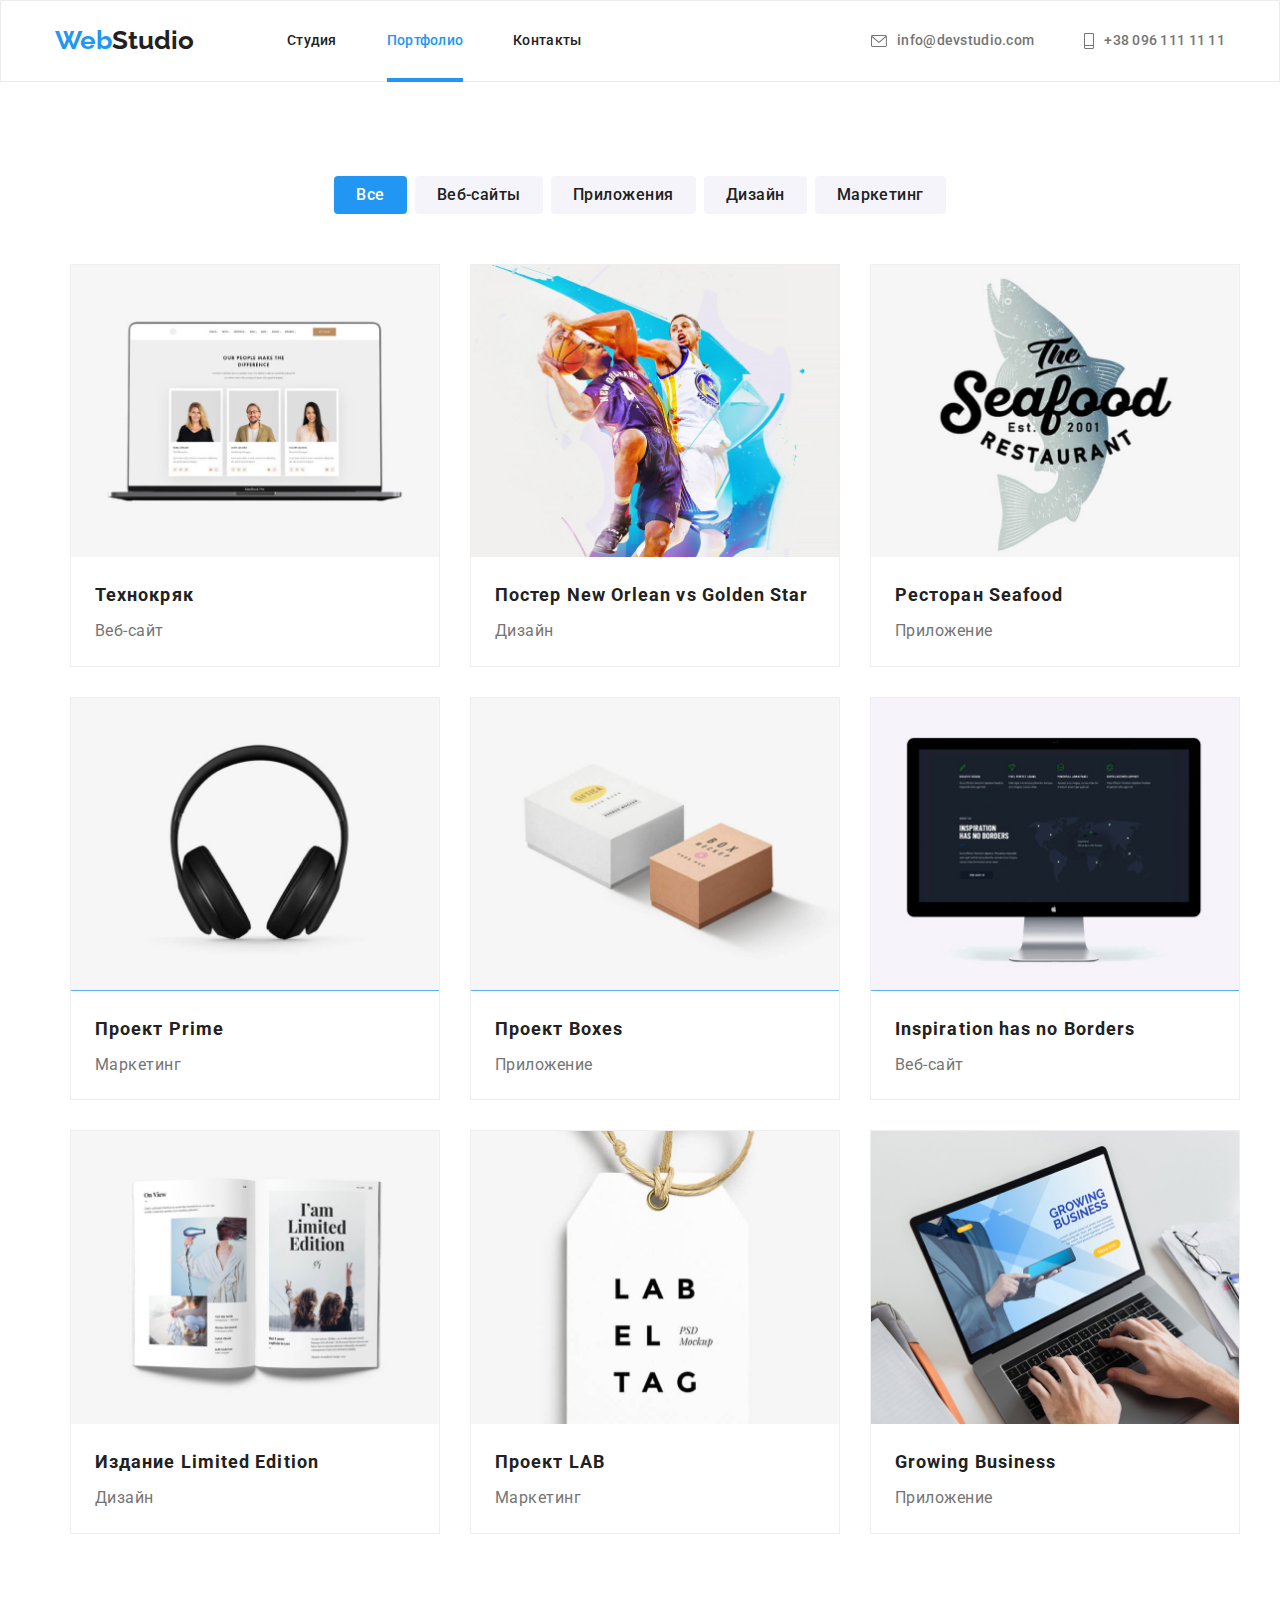
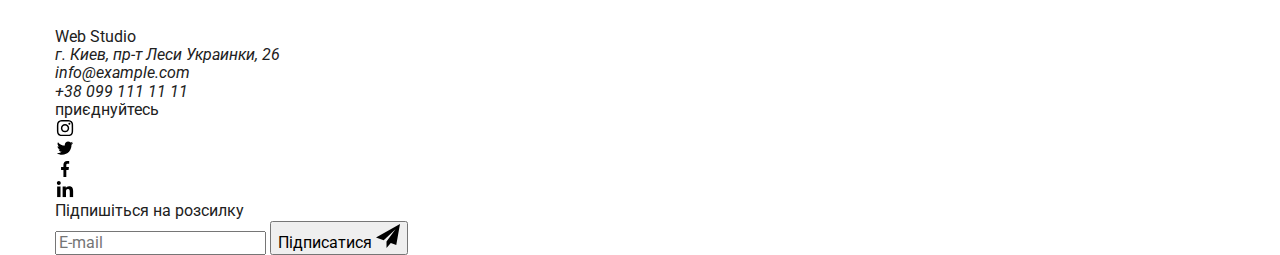
==== commit c95585c6: "HW-7" ====
--- a/portfolio.html
+++ b/portfolio.html
@@ -22,8 +22,8 @@
   <body>
     <!--шапка -->
     <header class="header">
-      <div class="container header__container">
-        <nav class="header__nav">
+      <div class="container flex">
+        <nav class="flex">
           <a href="#" lang="en" class=" link header__logo"
           >Web<span class="header__logo-text">Studio</span></a
           >
--- a/css/styles.css
+++ b/css/styles.css
@@ -54,22 +54,16 @@
   padding-top: 94px;
   padding-bottom: 94px;
 }
-
-/* Cтудия */
+.flex{
+  display: flex;
+}
+
 
 .header {
   border: 1px solid var(--border-color);
   margin-right: auto;
   margin-left: auto;
 }
-
-.header__container{
-  display: flex;
-}
-.header__nav {
-  display: flex;
-}
-
 .header__logo {
   padding-top: 24px;
   padding-bottom: 25px;
@@ -88,25 +82,22 @@
   display: flex;
   transition: color 250ms cubic-bezier(0.4, 0, 0.2, 1);
 }
-
 .nav-header__link {
   display: block;
   padding-top: 32px;
   padding-bottom: 32px;
   transition: color 250ms cubic-bezier(0.4, 0, 0.2, 1);
 }
-
 .nav-header__title {
   margin-right: 50px;
   position: relative;
 }
-
 .nav-header__title:last-child,
 .main-nav-item:last-child,
-.footer-icon-item:last-child {
+.metier__list:last-child,
+.footer__list:last-child {
   margin-right: 0;
 }
-
 .nav-header__icon {
   margin-right: 10px;
 }
@@ -116,11 +107,19 @@
   display: flex;
   align-items: center;
 }
-
+.nav-header .nav-header__link:hover {
+  color: var(--accent-color);
+  fill: var(--accent-color);
+}
+.nav-header .nav-header__link:focus {
+  color: var(--accent-color);
+}
+.nav-header .nav-header__link:focus .header-icon {
+  fill: var(--accent-color);
+}
 .contact {
   margin-left: auto;
 }
-
 .current::after {
   position: absolute;
   content: "";
@@ -131,31 +130,10 @@
   bottom: -1.5%;
   left: 0;
 }
-
-
-
-.main-nav-item {
-  margin-right: 30px;
-  position: relative;
-}
-.nav-header .nav-header__link:hover {
-  color: var(--accent-color);
-  fill: var(--accent-color);
-}
-.nav-header .nav-header__link:focus {
-  color: var(--accent-color);
-}
-.nav-header .nav-header__link:focus .header-icon {
-  fill: var(--accent-color);
-}
-
 .current {
   color: var(--accent-color);
 }
-
-.main-nav {
-  display: flex;
-}
+/* Cтудия */
 .hero {
   background-color: #c4c4c4;
   height: 600px;
@@ -163,11 +141,11 @@
   margin-right: auto;
   margin-left: auto;
   background-image: linear-gradient(
-      to right,
-      rgba(47, 48, 58, 0.4),
-      rgba(47, 48, 58, 0.4)
-    ),
-    url("../images/hero.jpg");
+          to right,
+          rgba(47, 48, 58, 0.4),
+          rgba(47, 48, 58, 0.4)
+  ),
+  url("../images/hero.jpg");
   background-repeat: no-repeat;
   background-size: cover;
   background-position: center;
@@ -176,19 +154,25 @@
   text-align: center;
   padding: 200px 0;
 }
-
-.buttons:hover,
-.buttons:focus {
+.hero__title {
+  font-weight: 900;
+  font-size: 44px;
+  line-height: 1.36;
+  text-align: center;
+  letter-spacing: 0.06em;
+  text-transform: uppercase;
+  color: var(--light-color);
+  width: 696px;
+  margin: auto;
+}
+.hero__btn:hover,
+.hero__btn:focus {
   background-color: var(--accent-color);
   color: var(--light-color);
 }
-
-.buttons {
+.hero__btn {
   cursor: pointer;
   transition: color 250ms cubic-bezier(0.4, 0, 0.2, 1);
-}
-
-.studio {
   border: 0;
   background: var(--accent-color);
   box-shadow: 0 4px 4px rgba(0, 0, 0, 0.15);
@@ -204,11 +188,6 @@
   height: 50px;
   margin-top: 40px;
 }
-
-.buttons-all {
-  padding-top: 10px;
-}
-
 .visually-hidden {
   position: absolute;
   width: 1px;
@@ -220,43 +199,12 @@
   clip: rect(0 0 0 0);
   overflow: hidden;
 }
-
-.main-text {
-  font-weight: 900;
-  font-size: 44px;
-  line-height: 1.36;
-  text-align: center;
-  letter-spacing: 0.06em;
-  text-transform: uppercase;
-  color: var(--light-color);
-  width: 696px;
-  margin: auto;
-}
-
-.section-main {
-  padding-bottom: 94px;
-}
-
-.peculiarities {
-  font-weight: 700;
-  font-size: 14px;
-  line-height: 1.14;
-  letter-spacing: 0.03em;
-  text-transform: uppercase;
-  margin-bottom: 10px;
-}
-
-.peculiarities-text {
-  font-size: 14px;
-  line-height: 1.7;
-  letter-spacing: 0.03em;
-  color: var(--text-color);
-}
-
-.peculiarities-title {
+.benefits__list {
   flex-basis: 270px;
-}
-.peculiarities-title::before {
+  margin-right: 30px;
+  position: relative;
+}
+.benefits__list::before {
   content: "";
   display: flex;
   height: 120px;
@@ -268,28 +216,43 @@
   background-color: var(--team-color);
   border-radius: 4px;
 }
-.peculiarities-title:nth-child(1)::before {
+.benefits__list:nth-child(1)::before {
   background-image: url("../images/antenna.svg");
 }
-.peculiarities-title:nth-child(2)::before {
+.benefits__list:nth-child(2)::before {
   background-image: url("../images/clock.svg");
 }
-.peculiarities-title:nth-child(3)::before {
+.benefits__list:nth-child(3)::before {
   background-image: url("../images/diagram.svg");
 }
-.peculiarities-title:nth-child(4)::before {
+.benefits__list:nth-child(4)::before {
   background-image: url("../images/astronaut.svg");
 }
-
-.title-text {
-  font-weight: 700;
-  font-size: 36px;
-  line-height: 1.16;
-  letter-spacing: 0.03em;
-  text-align: center;
-}
-
-.title-text-top {
+.benefits__title {
+  font-weight: 700;
+  font-size: 14px;
+  line-height: 1.14;
+  letter-spacing: 0.03em;
+  text-transform: uppercase;
+  margin-bottom: 10px;
+}
+.benefits__text {
+  font-size: 14px;
+  line-height: 1.7;
+  letter-spacing: 0.03em;
+  color: var(--text-color);
+}
+.section-main {
+  padding-bottom: 94px;
+}
+.metier {
+  margin-top: 50px;
+}
+.metier__list{
+  margin-right: 30px;
+  position: relative;
+}
+.metier__item {
   position: absolute;
   bottom: 0;
   left: 0;
@@ -307,51 +270,55 @@
   color: var(--light-color);
   flex-direction: column
 }
-.title-modal-text {
-
-
-}
-
-.applications {
-  margin-top: 50px;
-}
-
-.team-section {
+.section-team {
   background-color: var(--team-color);
 }
-
+.title-text {
+  font-weight: 700;
+  font-size: 36px;
+  line-height: 1.16;
+  letter-spacing: 0.03em;
+  text-align: center;
+}
 .team {
   margin-top: 50px;
 }
-
-.team-text {
+.team__list {
+  background: var(--light-color);
+
+  box-shadow: 0 1px 3px rgba(0, 0, 0, 0.12), 0 1px 1px rgba(0, 0, 0, 0.14),
+  0 2px 1px rgba(0, 0, 0, 0.2);
+  border-radius: 0 0 4px 4px;
+}
+.team__card {
+  margin-right: 30px;
+  position: relative;
+}
+.team__text {
   padding-top: 30px;
   padding-bottom: 30px;
   text-align: center;
 }
-
-.team-name {
+.team__name {
   font-weight: 500;
   font-size: 16px;
   line-height: 1.18;
   letter-spacing: 0.03em;
   margin-bottom: 10px;
 }
-
-.team-profession {
+.team__profession {
   font-weight: 400;
   line-height: 1.18;
   letter-spacing: 0.03em;
   color: var(--text-color);
   margin-bottom: 16px;
 }
-.team-icon-list {
+.team-list {
   display: flex;
   justify-content: center;
   gap: 10px;
 }
-
-.team-icon {
+.team-list__icon {
   width: 44px;
   height: 44px;
   border-radius: 50%;
@@ -362,51 +329,216 @@
   transition: background-color 250ms cubic-bezier(0.4, 0, 0.2, 1);
   outline: none;
 }
-.team-icon-svg {
+.team-list__svg {
   transition: fill 250ms cubic-bezier(0.4, 0, 0.2, 1);
 }
-.team-icon:hover,
-.team-icon:focus {
+.team-list__icon:hover,
+.team-list__icon:focus {
   background-color: var(--accent-color);
 }
-
-.team-icon:hover .team-icon-svg,
-.team-icon:focus .team-icon-svg {
+.team-list__icon:hover .team-list__svg,
+.team-list__icon:focus .team-list__svg {
   fill: var(--light-color);
 }
-
-.contact-footer {
+.clients {
+  display: flex;
+  gap: 30px;
+  margin-top: 50px;
+}
+.clients__icon {
+  width: 170px;
+  height: 92px;
+  border: 1px solid #afb1b8;
+  border-radius: 4px;
+  align-items: center;
+  justify-content: center;
+  fill: var(--icon-color);
+  display: flex;
+  transition: border-color 250ms cubic-bezier(0.4, 0, 0.2, 1);
+  outline: none;
+}
+.clients__svg {
+  transition: fill 250ms cubic-bezier(0.4, 0, 0.2, 1);
+}
+.clients__icon:hover,
+.clients__icon:focus {
+  border-color: var(--accent-color);
+}
+.clients__icon:hover .clients__svg,
+.clients__icon:focus .clients__svg {
+  fill: var(--accent-color);
+}
+/*Футер*/
+.footer {
+  background-color: var(--fon-color);
+  padding: 60px 0;
+}
+.footer__logo-text{
+  color: var(--accent-color);
+  font-weight: 700;
+  font-size: 26px;
+  line-height: 31px;
+  letter-spacing: 0.03em;
+}
+.footer__flex {
+  display: flex;
+  justify-content: flex-start;
+  align-items: baseline;
+}
+.footer__logo {
+  color: var(--light-color);
+}
+.addresses-footer {
+  font-style: normal;
+  margin-top: 20px;
+  display: flex;
+}
+.addresses-footer__mail {
+  margin-top: 9px;
+}
+.addresses-footer__link {
   font-size: 14px;
   line-height: 1.7;
   letter-spacing: 0.03em;
   color: rgba(255, 255, 255, 0.6);
   transition: color 250ms cubic-bezier(0.4, 0, 0.2, 1);
 }
-
-.gps {
+.addresses-footer__gps {
   font-size: 14px;
   line-height: 24px;
   letter-spacing: 0.03em;
   color: var(--light-color);
 }
-
-.footer-box {
+.addresses-footer__link:hover,
+.addresses-footer__link:focus {
+  color: var(--light-color);
+}
+.addresses-footer__tel {
+  margin-top: 9px;
+}
+.footer__card {
+  margin-left: 70px;
+}
+.footer__text {
+  font-weight: 700;
+  font-size: 14px;
+  letter-spacing: 0.03em;
+  text-transform: uppercase;
+  color: var(--light-color);
+}
+.footer__item {
+  display: flex;
+  margin-top: 20px;
+}
+.footer__list {
+  margin-right: 10px;
+}
+.footer__icon {
+  width: 44px;
+  height: 44px;
+  border-radius: 50%;
+  display: flex;
+  align-items: center;
+  justify-content: center;
+  fill: var(--light-color);
+  background-color: rgba(255, 255, 255, 0.1);
+  transition: background-color 250ms cubic-bezier(0.4, 0, 0.2, 1);
+  outline: none;
+}
+.footer__svg {
+  transition: fill 250ms cubic-bezier(0.4, 0, 0.2, 1);
+}
+.footer__icon:hover,
+.footer__icon:focus {
+  background-color: var(--accent-color);
+}
+.footer__icon:hover .footer__svg,
+.footer__icon:focus .footer__svg {
+  fill: var(--light-color);
+}
+.footer-input{
+  margin-left: auto;
+}
+.footer-input__input {
+  border: 1px solid rgba(255, 255, 255, 0.3);
+  filter: drop-shadow(0 4px 4px rgba(0, 0, 0, 0.15));
+  border-radius: 4px;
   background-color: var(--fon-color);
-  padding: 60px 0;
-}
-
-.contact-footer:hover,
-.contact-footer:focus {
-  color: var(--light-color);
-}
+  width: 358px;
+  height: 50px;
+  padding-left: 16px;
+  color: white;
+  margin-top: 20px;
+}
+.footer-input__input::placeholder {
+  font-weight: 400;
+  font-size: 16px;
+  line-height: 20px;
+  display: flex;
+  align-items: center;
+  letter-spacing: 0.03em;
+  color: rgba(255, 255, 255, 0.6);
+}
+.footer-input__btn {
+  font-weight: 700;
+  font-size: 16px;
+  line-height: 30px;
+  display: flex;
+  align-items: center;
+  text-align: center;
+  letter-spacing: 0.06em;
+  color: var(--light-color);
+  width: 200px;
+  height: 50px;
+  cursor: pointer;
+  background: var(--accent-color);
+  box-shadow: 0 4px 4px rgba(0, 0, 0, 0.15);
+  border-radius: 4px;
+  border: 0;
+  justify-content: center;
+  padding: 10px 24px 10px 28px;
+  margin-left: 12px;
+  outline: none;
+}
+.footer-input__svg {
+  fill: var(--light-color);
+  margin-left: 10px;
+
+}
+
+
+
+
+
+
+
+
+
+
+
+
+
+
+
+
+
+
+
+
+
+
+
+
+
+
+
+
 
 .header__logo-text {
   color: var(--header-color);
 }
 
-.studio-logo-footer {
-  color: var(--light-color);
-}
+
 
 /*/Портфолио*/
 .section-portfolio {
@@ -472,120 +604,32 @@
   margin-top: 4px;
 }
 
-.box {
-  background: var(--light-color);
-
-  box-shadow: 0 1px 3px rgba(0, 0, 0, 0.12), 0 1px 1px rgba(0, 0, 0, 0.14),
-    0 2px 1px rgba(0, 0, 0, 0.2);
-  border-radius: 0 0 4px 4px;
-}
+
 
 .portfolio-button {
   display: flex;
   justify-content: center;
 }
 
-.clients {
-  display: flex;
-  gap: 30px;
-  margin-top: 50px;
-}
-
-.clients-icon {
-  width: 170px;
-  height: 92px;
-  border: 1px solid #afb1b8;
-  border-radius: 4px;
-  align-items: center;
-  justify-content: center;
-  fill: var(--icon-color);
-  display: flex;
-  transition: border-color 250ms cubic-bezier(0.4, 0, 0.2, 1);
-  outline: none;
-}
-.clients-icon-svg {
-  transition: fill 250ms cubic-bezier(0.4, 0, 0.2, 1);
-}
-.clients-icon:hover,
-.clients-icon:focus {
-  border-color: var(--accent-color);
-}
-
-.clients-icon:hover .clients-icon-svg,
-.clients-icon:focus .clients-icon-svg {
-  fill: var(--accent-color);
-}
-
-/*Футер*/
-.addresses {
-  font-style: normal;
-  margin-top: 20px;
-  display: flex;
-}
-
-.addresses-footer-mail {
-  margin-top: 9px;
-}
-
-.addresses-footer-tel {
-  margin-top: 9px;
-}
+
+
+
+
+
+
+
+
+
 
 .all-buttons {
   background-color: var(--accent-color);
   color: var(--light-color);
 }
 
-.footer-flex {
-  display: flex;
-  margin-top: 20px;
-}
-.footer-box-icon {
-  margin-left: 70px;
-}
-.footer-box-icon-btn{
-  margin-left: auto;
-}
-.footer-box-flex {
-  display: flex;
-  justify-content: flex-start;
-  align-items: baseline;
-}
-.footer-icon {
-  width: 44px;
-  height: 44px;
-  border-radius: 50%;
-  display: flex;
-  align-items: center;
-  justify-content: center;
-  fill: var(--light-color);
-  background-color: rgba(255, 255, 255, 0.1);
-  transition: background-color 250ms cubic-bezier(0.4, 0, 0.2, 1);
-  outline: none;
-}
-.footer-icon-svg {
-  transition: fill 250ms cubic-bezier(0.4, 0, 0.2, 1);
-}
-.footer-icon-text {
-  font-weight: 700;
-  font-size: 14px;
-  letter-spacing: 0.03em;
-  text-transform: uppercase;
-  color: var(--light-color);
-}
-
-.footer-icon:hover,
-.footer-icon:focus {
-  background-color: var(--accent-color);
-}
-
-.footer-icon:hover .footer-icon-svg,
-.footer-icon:focus .footer-icon-svg {
-  fill: var(--light-color);
-}
-.footer-icon-item {
-  margin-right: 10px;
-}
+
+
+
+
 img {
   display: block;
   max-width: 100%;
@@ -844,54 +888,10 @@
   display: flex;
   justify-content: center;
 }
-.icon-modal-svg-footer {
-  fill: var(--light-color);
-  margin-left: 10px;
-
-}
-.footer-icon-text-form {
-}
-.modal-btn-footer {
-  font-weight: 700;
-  font-size: 16px;
-  line-height: 30px;
-  display: flex;
-  align-items: center;
-  text-align: center;
-  letter-spacing: 0.06em;
-  color: var(--light-color);
-  width: 200px;
-  height: 50px;
-  cursor: pointer;
-  background: var(--accent-color);
-  box-shadow: 0 4px 4px rgba(0, 0, 0, 0.15);
-  border-radius: 4px;
-  border: 0;
-  justify-content: center;
-  padding: 10px 24px 10px 28px;
-  margin-left: 12px;
-  outline: none;
-}
-.footer-input {
-  border: 1px solid rgba(255, 255, 255, 0.3);
-  filter: drop-shadow(0 4px 4px rgba(0, 0, 0, 0.15));
-  border-radius: 4px;
-  background-color: var(--fon-color);
-  width: 358px;
-  height: 50px;
-  padding-left: 16px;
-  color: white;
-}
-
-.footer-input::placeholder {
-  font-weight: 400;
-  font-size: 16px;
-  line-height: 20px;
-  display: flex;
-  align-items: center;
-  letter-spacing: 0.03em;
-  color: rgba(255, 255, 255, 0.6);
-}
+
+
+
+
 .icon-checkbox {
   display: inline-block;
   width: 16px;
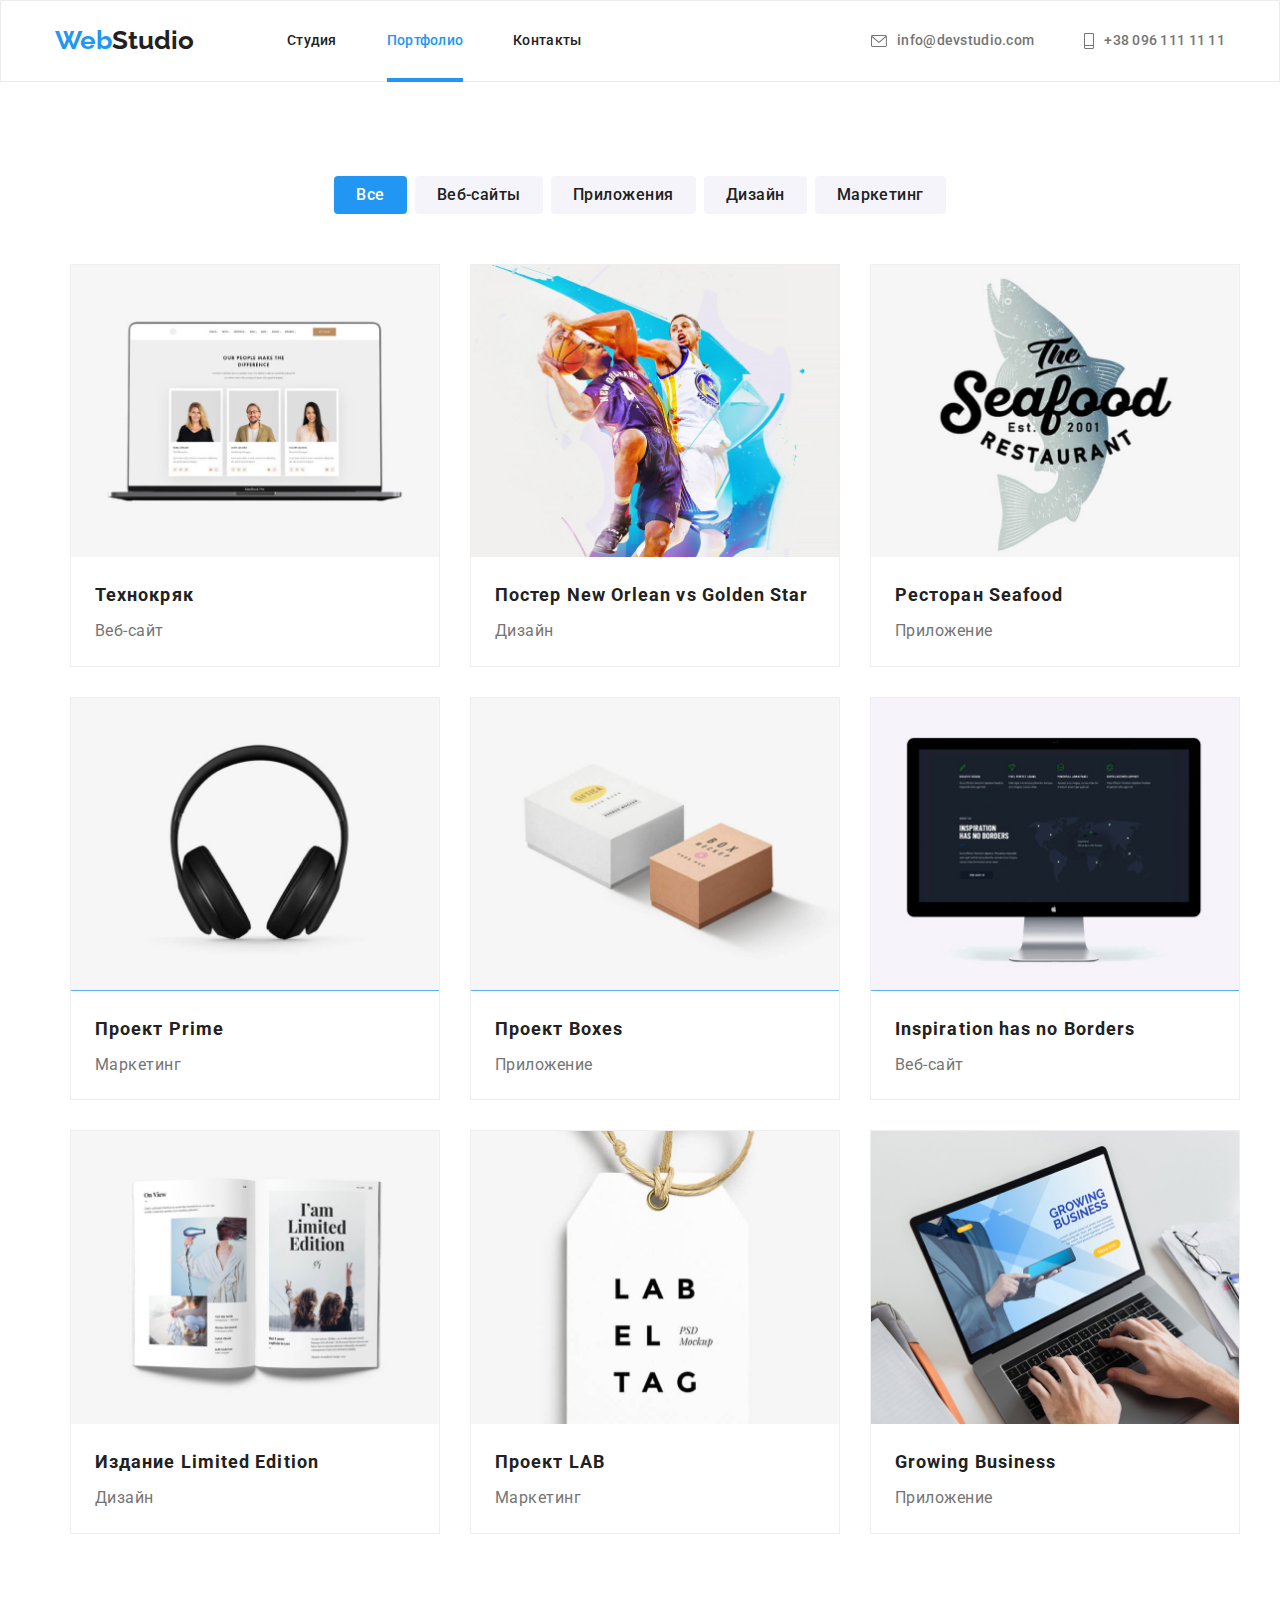
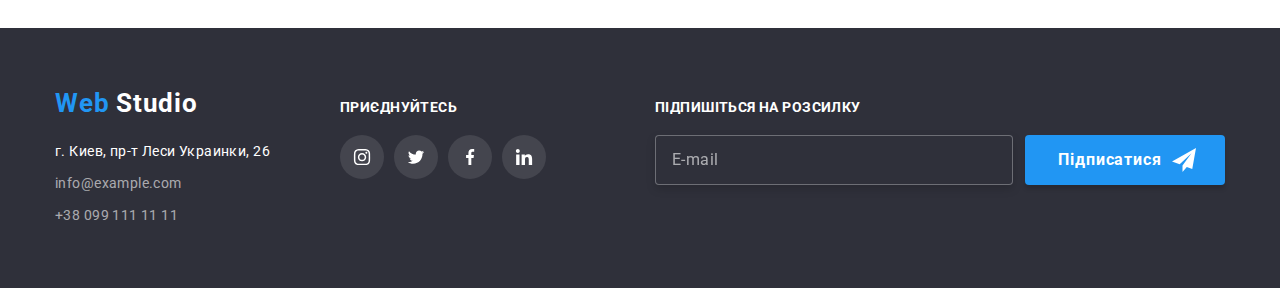
==== commit a21fe852: "HW-7" ====
--- a/portfolio.html
+++ b/portfolio.html
@@ -247,28 +247,28 @@
         </div>
       </section>
     </main>
-    <footer class="footer-box">
-      <div class="container footer-box-flex">
+    <footer class="footer">
+      <div class="container footer__flex">
         <div>
-          <a href="#" lang="en" class="logo link"
+          <a href="#" lang="en" class="footer__logo-text logo link"
           >Web
-            <span class="studio-logo-footer">Studio</span>
+            <span class="footer__logo">Studio</span>
           </a>
 
-          <address class="addresses">
+          <address class="addresses-footer">
             <ul>
-              <li class="addresses-footer-gps">
-                <a class="contact-footer link gps">
+              <li class="">
+                <a class="addresses-footer__link link addresses-footer__gps">
                   г. Киев, пр-т Леси Украинки, 26</a
                 >
               </li>
-              <li class="addresses-footer-mail">
-                <a href="mailto:info@example.com" class="contact-footer link"
+              <li class="addresses-footer__mail">
+                <a href="mailto:info@example.com" class="addresses-footer__link link"
                 >info@example.com</a
                 >
               </li>
-              <li class="addresses-footer-tel">
-                <a href="tel:+380991111111" class="contact-footer link"
+              <li class="addresses-footer__tel">
+                <a href="tel:+380991111111" class="addresses-footer__link link"
                 >+38 099 111 11 11</a
                 >
               </li>
@@ -276,45 +276,45 @@
           </address>
         </div>
 
-        <div class="footer-box-icon">
-          <p class="footer-icon-text">приєднуйтесь</p>
-          <ul class="footer-flex">
-            <li class="footer-icon-item link">
-              <a href="" class="footer-icon">
-                <svg class="footer-icon-svg" width="20" height="16.25">
+        <div class="footer__card">
+          <p class="footer__text">приєднуйтесь</p>
+          <ul class="footer__item">
+            <li class="footer__list link">
+              <a href="" class="footer__icon">
+                <svg class="footer__svg" width="20" height="16.25">
                   <use
                           href="./images/symbol-defs.svg#icon-instagram-2"
-                          class="footer-icon-use"
+                          class=""
                   ></use>
                 </svg>
               </a>
             </li>
-            <li class="footer-icon-item link">
-              <a href="" class="footer-icon">
-                <svg class="footer-icon-svg" width="20" height="16.25">
+            <li class="footer__list link">
+              <a href="" class="footer__icon">
+                <svg class="footer__svg" width="20" height="16.25">
                   <use
                           href="./images/symbol-defs.svg#icon-twitter-1"
-                          class="footer-icon-use"
+                          class=""
                   ></use>
                 </svg>
               </a>
             </li>
-            <li class="footer-icon-item link">
-              <a href="" class="footer-icon">
-                <svg class="footer-icon-svg" width="20" height="16.25">
+            <li class="footer__list link">
+              <a href="" class="footer__icon">
+                <svg class="footer__svg" width="20" height="16.25">
                   <use
                           href="./images/symbol-defs.svg#icon-facebook-1"
-                          class="footer-icon-use"
+                          class=""
                   ></use>
                 </svg>
               </a>
             </li>
-            <li class="footer-icon-item link">
-              <a href="" class="footer-icon">
-                <svg class="footer-icon-svg" width="20" height="16.25">
+            <li class="footer__list link">
+              <a href="" class="footer__icon">
+                <svg class="footer__svg" width="20" height="16.25">
                   <use
                           href="./images/symbol-defs.svg#icon-linkedin-1"
-                          class="footer-icon-use"
+                          class=""
                   ></use>
                 </svg>
               </a>
@@ -323,21 +323,21 @@
         </div>
 
 
-        <div class="footer-box-icon-btn">
-          <p class="footer-icon-text">Підпишіться на розсилку</p>
-          <form class="footer-flex">
+        <div class="footer-input">
+          <p class="footer__text">Підпишіться на розсилку</p>
+          <form class="footer__flex">
             <label for="email"></label>
             <input
                     type="email"
                     name="email"
                     placeholder="E-mail"
-                    class="footer-input"
+                    class="footer-input__input"
                     id="email"
             />
 
-            <button type="submit" class="modal-btn-footer">
+            <button type="submit" class="footer-input__btn">
               Підписатися
-              <svg class="icon-modal-svg-footer" width="24" height="24">
+              <svg class="footer-input__svg" width="24" height="24">
                 <use href="./images/symbol-defs.svg#icon-icon-send"></use>
               </svg>
             </button>
--- a/css/styles.css
+++ b/css/styles.css
@@ -54,10 +54,9 @@
   padding-top: 94px;
   padding-bottom: 94px;
 }
-.flex{
-  display: flex;
-}
-
+.flex {
+  display: flex;
+}
 
 .header {
   border: 1px solid var(--border-color);
@@ -73,6 +72,9 @@
   font-size: 26px;
   line-height: 1.19;
   color: var(--accent-color);
+}
+.header__logo-text {
+  color: var(--header-color);
 }
 .nav-header {
   font-weight: 500;
@@ -141,11 +143,11 @@
   margin-right: auto;
   margin-left: auto;
   background-image: linear-gradient(
-          to right,
-          rgba(47, 48, 58, 0.4),
-          rgba(47, 48, 58, 0.4)
-  ),
-  url("../images/hero.jpg");
+      to right,
+      rgba(47, 48, 58, 0.4),
+      rgba(47, 48, 58, 0.4)
+    ),
+    url("../images/hero.jpg");
   background-repeat: no-repeat;
   background-size: cover;
   background-position: center;
@@ -248,7 +250,7 @@
 .metier {
   margin-top: 50px;
 }
-.metier__list{
+.metier__list {
   margin-right: 30px;
   position: relative;
 }
@@ -268,7 +270,7 @@
   text-transform: uppercase;
   text-align: center;
   color: var(--light-color);
-  flex-direction: column
+  flex-direction: column;
 }
 .section-team {
   background-color: var(--team-color);
@@ -287,7 +289,7 @@
   background: var(--light-color);
 
   box-shadow: 0 1px 3px rgba(0, 0, 0, 0.12), 0 1px 1px rgba(0, 0, 0, 0.14),
-  0 2px 1px rgba(0, 0, 0, 0.2);
+    0 2px 1px rgba(0, 0, 0, 0.2);
   border-radius: 0 0 4px 4px;
 }
 .team__card {
@@ -373,7 +375,7 @@
   background-color: var(--fon-color);
   padding: 60px 0;
 }
-.footer__logo-text{
+.footer__logo-text {
   color: var(--accent-color);
   font-weight: 700;
   font-size: 26px;
@@ -456,7 +458,7 @@
 .footer__icon:focus .footer__svg {
   fill: var(--light-color);
 }
-.footer-input{
+.footer-input {
   margin-left: auto;
 }
 .footer-input__input {
@@ -503,40 +505,211 @@
 .footer-input__svg {
   fill: var(--light-color);
   margin-left: 10px;
-
-}
-
-
-
-
-
-
-
-
-
-
-
-
-
-
-
-
-
-
-
-
-
-
-
-
-
-
-
-
-
-.header__logo-text {
+}
+/*Модалка*/
+.backdrop {
+  position: fixed;
+  top: 0;
+  left: 0;
+  min-width: 100%;
+  min-height: 100%;
+  background: rgba(0, 0, 0, 0.2);
+  opacity: 1;
+  transition: opacity 250ms cubic-bezier(0.4, 0, 0.2, 1),
+  visibility 250ms cubic-bezier(0.4, 0, 0.2, 1);
+}
+.backdrop.is-hidden {
+  opacity: 0;
+  pointer-events: none;
+  visibility: hidden;
+}
+.backdrop.is-hidden .modal {
+  transform: translate(-50%, -50%) scale(0.9);
+}
+.modal {
+  position: absolute;
+  min-height: 521px;
+  width: 528px;
+  background: var(--light-color);
+  box-shadow: 0 1px 3px rgba(0, 0, 0, 0.12), 0 1px 1px rgba(0, 0, 0, 0.14),
+    0 2px 1px rgba(0, 0, 0, 0.2);
+  border-radius: 4px;
+
+  top: 50%;
+  left: 50%;
+  transform: translate(-50%, -50%) scale(1);
+  transition: transform 250ms cubic-bezier(0.4, 0, 0.2, 1);
+  padding: 40px;
+}
+.modal__icon {
+  position: absolute;
+  padding: 9px 9px 10px 10px;
+  border-radius: 50%;
+  border: 1px solid rgba(0, 0, 0, 0.1);
+  top: 8px;
+  right: 9px;
+  background-color: var(--light-color);
+  line-height: 0;
+  cursor: pointer;
+  transition: fill 250ms cubic-bezier(0.4, 0, 0.2, 1);
+}
+.modal__close {
+  transition: fill 250ms cubic-bezier(0.4, 0, 0.2, 1);
+}
+.modal__text {
+  display: flex;
+  flex-direction: column;
+  font-weight: 700;
+  font-size: 20px;
+  line-height: 23px;
+  text-align: center;
+  letter-spacing: 0.03em;
   color: var(--header-color);
 }
+.modal__form {
+  display: block;
+  margin-top: 12px;
+  margin-bottom: 4px;
+  flex-direction: column;
+  font-weight: 400;
+  font-size: 12px;
+  line-height: 14px;
+  letter-spacing: 0.01em;
+  color: var(--text-color);
+  position: relative;
+}
+.modal__label {
+  margin-bottom: 4px;
+  display: block;
+}
+.form {
+  display: flex;
+  justify-content: center;
+}
+.form__input {
+  padding-left: 42px;
+  transition: color 250ms cubic-bezier(0.4, 0, 0.2, 1),
+    border 250ms cubic-bezier(0.4, 0, 0.2, 1),
+    border-radius 250ms cubic-bezier(0.4, 0, 0.2, 1);
+  cursor: pointer;
+  width: 100%;
+  height: 40px;
+  border: 1px solid rgba(33, 33, 33, 0.2);
+  border-radius: 4px;
+}
+.form__input:focus,
+.form__input:focus-visible,
+.form__input:hover {
+  outline: 0;
+  border: 1px solid #2196f3;
+  border-radius: 4px;
+}
+.form__input:focus + .modal__svg,
+.form__input:hover + .modal__svg {
+  fill: var(--accent-color);
+}
+.modal__icon:hover .modal__close,
+.modal__icon:focus .modal__close {
+  fill: var(--accent-color);
+}
+.modal__svg {
+  position: absolute;
+  top: calc(50% + 3px);
+  left: 12px;
+  width: 12px;
+  height: 12px;
+  transition: fill 250ms cubic-bezier(0.4, 0, 0.2, 1);
+}
+textarea {
+  resize: none;
+}
+.modal__textarea:focus,
+.modal__textarea:hover {
+  outline: 0;
+  border: 1px solid #2196f3;
+  border-radius: 4px;
+}
+.modal__textarea {
+  display: flex;
+  height: 120px;
+  width: 100%;
+  border: 1px solid rgba(33, 33, 33, 0.2);
+  border-radius: 4px;
+  margin-bottom: 20px;
+  transition: color 250ms cubic-bezier(0.4, 0, 0.2, 1),
+  border 250ms cubic-bezier(0.4, 0, 0.2, 1),
+  border-radius 250ms cubic-bezier(0.4, 0, 0.2, 1);
+  padding: 12px 16px;
+}
+.modal__textarea::placeholder {
+  font-weight: 400;
+  font-size: 12px;
+  line-height: 14px;
+  letter-spacing: 0.01em;
+  color: rgba(117, 117, 117, 0.5);
+  padding-top: 4px;
+}
+.checkbox-modal {
+  margin-bottom: 30px;
+}
+.checkbox-modal__text {
+  font-size: 14px;
+  line-height: 24px;
+  letter-spacing: 0.03em;
+  display: inline-block;
+  color: var(--text-color);
+}
+.checkbox-modal__input {
+  -webkit-appearance: none;
+  -moz-appearance: none;
+  appearance: none;
+}
+.checkbox-modal__input:hover + .checkbox-modal__icon,
+.checkbox-modal__input:focus + .checkbox-modal__icon {
+  /*border: 2px solid var(--accent-color);*/
+  border: 2px solid var(--accent-color);
+}
+.checkbox-modal__icon {
+  display: inline-block;
+  width: 16px;
+  height: 15px;
+  vertical-align: middle;
+  background: var(--light-color);
+  box-shadow: 0 1px 3px rgba(0, 0, 0, 0.12), 0 1px 1px rgba(0, 0, 0, 0.14),
+  0 2px 1px rgba(0, 0, 0, 0.2);
+  border-radius: 4px;
+  border: 2px solid var(--header-color);
+  transition: border 250ms cubic-bezier(0.4, 0, 0.2, 1);
+}
+.checkbox-modal__input:checked + .checkbox-modal__icon {
+  border: var(--accent-color);
+  background-color: var(--accent-color);
+  background-size: contain;
+  background-origin: border-box;
+}
+.checkbox-modal__agreement {
+  vertical-align: middle;
+}
+.checkbox-modal__link {
+  color: var(--accent-color);
+}
+.checkbox-modal-btn {
+  cursor: pointer;
+  background: var(--accent-color);
+  box-shadow: 0 4px 4px rgba(0, 0, 0, 0.15);
+  border-radius: 4px;
+  font-weight: 700;
+  display: block;
+  line-height: 30px;
+  border: 0;
+  position: relative;
+  letter-spacing: 0.06em;
+  color: var(--light-color);
+  width: 200px;
+  height: 50px;
+  margin: auto;
+}
+
 
 
 
@@ -604,31 +777,15 @@
   margin-top: 4px;
 }
 
-
-
 .portfolio-button {
   display: flex;
   justify-content: center;
 }
-
-
-
-
-
-
-
-
-
-
 
 .all-buttons {
   background-color: var(--accent-color);
   color: var(--light-color);
 }
-
-
-
-
 
 img {
   display: block;
@@ -656,7 +813,7 @@
   border: 1px solid var(--border-shadow-color);
   transition: box-shadow 250ms cubic-bezier(0.4, 0, 0.2, 1);
 }
-.portfolio-box-img{
+.portfolio-box-img {
   display: inline-block;
   outline: none;
 }
@@ -704,218 +861,21 @@
 }
 /*----------------модалка---------------*/
 
-.backdrop {
-  position: fixed;
-  top: 0;
-  left: 0;
-  min-width: 100%;
-  min-height: 100%;
-  background: rgba(0, 0, 0, 0.2);
-  opacity: 1;
-  transition: opacity 250ms cubic-bezier(0.4, 0, 0.2, 1),
-    visibility 250ms cubic-bezier(0.4, 0, 0.2, 1);
-}
-.backdrop.is-hidden {
-  opacity: 0;
-  pointer-events: none;
-  visibility: hidden;
-}
-.backdrop.is-hidden .modal {
-  transform: translate(-50%, -50%) scale(0.9);
-}
-.modal {
-  position: absolute;
-  min-height: 521px;
-  width: 528px;
-  background: var(--light-color);
-  box-shadow: 0 1px 3px rgba(0, 0, 0, 0.12), 0 1px 1px rgba(0, 0, 0, 0.14),
-    0 2px 1px rgba(0, 0, 0, 0.2);
-  border-radius: 4px;
-
-  top: 50%;
-  left: 50%;
-  transform: translate(-50%, -50%) scale(1);
-  transition: transform 250ms cubic-bezier(0.4, 0, 0.2, 1);
-  padding: 40px;
-}
-
-.icon-modal {
-  position: absolute;
-  padding: 9px 9px 10px 10px;
-  border-radius: 50%;
-  border: 1px solid rgba(0, 0, 0, 0.1);
-  top: 8px;
-  right: 9px;
-  background-color: var(--light-color);
-  line-height: 0;
-  cursor: pointer;
-  transition: fill 250ms cubic-bezier(0.4, 0, 0.2, 1);
-}
-.modal-close {
-  transition: fill 250ms cubic-bezier(0.4, 0, 0.2, 1);
-}
-textarea {
-  resize: none;
-}
-.text-form {
-  display: flex;
-  flex-direction: column;
-  font-weight: 700;
-  font-size: 20px;
-  line-height: 23px;
-  text-align: center;
-  letter-spacing: 0.03em;
-  color: var(--header-color);
-}
-.form-studio {
-  display: block;
-  margin-top: 12px;
-  margin-bottom: 4px;
-  flex-direction: column;
-  font-weight: 400;
-  font-size: 12px;
-  line-height: 14px;
-  letter-spacing: 0.01em;
-   color: var(--text-color);
-  position: relative;
-}
-
-.form-studio-label {
-margin-bottom: 4px;
-  display: block;
-}
-.form-studio-textarea {
-  display: flex;
-  height: 120px;
-  width: 100%;
-  border: 1px solid rgba(33, 33, 33, 0.2);
-  border-radius: 4px;
-  margin-bottom: 20px;
-  transition: color 250ms cubic-bezier(0.4, 0, 0.2, 1),
-    border 250ms cubic-bezier(0.4, 0, 0.2, 1),
-    border-radius 250ms cubic-bezier(0.4, 0, 0.2, 1);
-  padding: 12px 16px;
-}
-.form-studio-textarea::placeholder {
-  font-weight: 400;
-  font-size: 12px;
-  line-height: 14px;
-  letter-spacing: 0.01em;
-  color: rgba(117, 117, 117, 0.5);
-  padding-top: 4px;
-}
-.form-icon {
-
-}
-.icon-modal-svg {
-  position: absolute;
-  top: calc(50% + 3px);
-  left: 12px;
-  width: 12px;
-  height: 12px;
-  transition: fill 250ms cubic-bezier(0.4, 0, 0.2, 1);
-}
-.checkbox-modal {
-  margin-bottom: 30px;
-}
-.modal-btn {
-  cursor: pointer;
-  background: var(--accent-color);
-  box-shadow: 0 4px 4px rgba(0, 0, 0, 0.15);
-  border-radius: 4px;
-  font-weight: 700;
-display: block;
-  line-height: 30px;
-  border: 0;
-  position: relative;
-  letter-spacing: 0.06em;
-  color: var(--light-color);
-  width: 200px;
-  height: 50px;
-
-  margin: auto;
-}
-
-.form-input {
-  padding-left: 42px;
-  transition: color 250ms cubic-bezier(0.4, 0, 0.2, 1),
-    border 250ms cubic-bezier(0.4, 0, 0.2, 1),
-    border-radius 250ms cubic-bezier(0.4, 0, 0.2, 1);
-  cursor: pointer;
-  width: 100%;
-  height: 40px;
-  border: 1px solid rgba(33, 33, 33, 0.2);
-  border-radius: 4px;
-
-}
-.form-input:focus,
-.form-input:focus-visible,
-.form-input:hover {
-  outline: 0;
-  border: 1px solid #2196f3;
-  border-radius: 4px;
-}
-.form-input:focus + .icon-modal-svg,
-.form-input:hover + .icon-modal-svg {
-  fill: var(--accent-color);
-}
-.form-studio-textarea:focus,
-.form-studio-textarea:hover {
-  outline: 0;
-  border: 1px solid #2196f3;
-  border-radius: 4px;
-}
-.checkbox-modal-text {
-  font-size: 14px;
-  line-height: 24px;
-  letter-spacing: 0.03em;
-  display: inline-block;
-  color: var(--text-color);
-}
-.link-checkbox {
-  color: var(--accent-color);
-}
-.icon-modal:hover .modal-close,
-.icon-modal:focus .modal-close {
-  fill: var(--accent-color);
-}
-.checkbox {
-  -webkit-appearance: none;
-  -moz-appearance: none;
-  appearance: none;
-}
-.form {
-  display: flex;
-  justify-content: center;
-}
-
-
-
-
-.icon-checkbox {
-  display: inline-block;
-  width: 16px;
-  height: 15px;
-  vertical-align: middle;
-  background: var(--light-color);
-  box-shadow: 0 1px 3px rgba(0, 0, 0, 0.12), 0 1px 1px rgba(0, 0, 0, 0.14),
-    0 2px 1px rgba(0, 0, 0, 0.2);
-  border-radius: 4px;
-  border: 2px solid var(--header-color);
-  transition: border 250ms cubic-bezier(0.4, 0, 0.2, 1);
-}
-.icon-checkbox-text {
-  vertical-align: middle;
-}
-.checkbox:checked + .icon-modal-check {
-  border: var(--accent-color);
-  background-color: var(--accent-color);
-  /*background-image: url("../images/icon-check.svg");*/
-  background-size: contain;
-  background-origin: border-box;
-}
-.checkbox:hover + .icon-checkbox,
-.checkbox:focus + .icon-checkbox {
-  /*border: 2px solid var(--accent-color);*/
-  border: 2px solid var(--accent-color);
-}
+
+
+
+
+
+
+
+
+
+
+
+
+
+
+
+
+
+
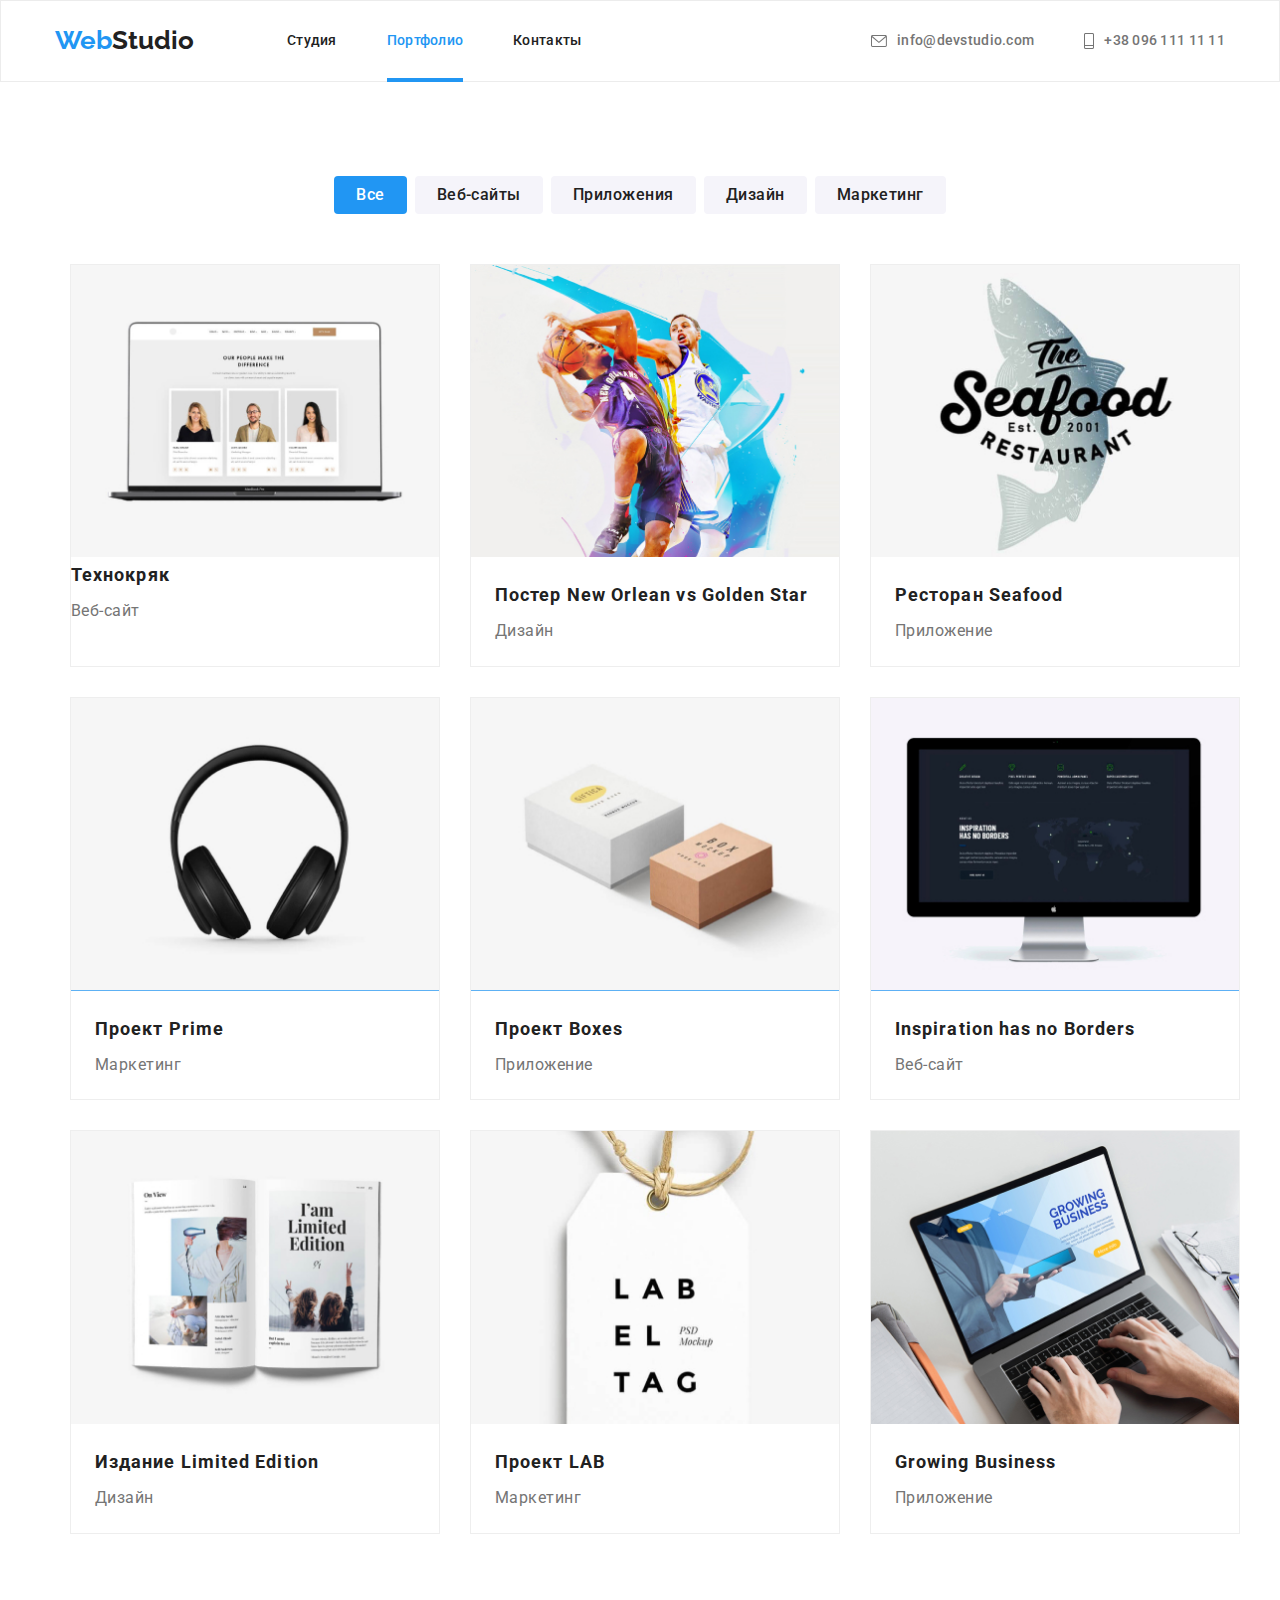
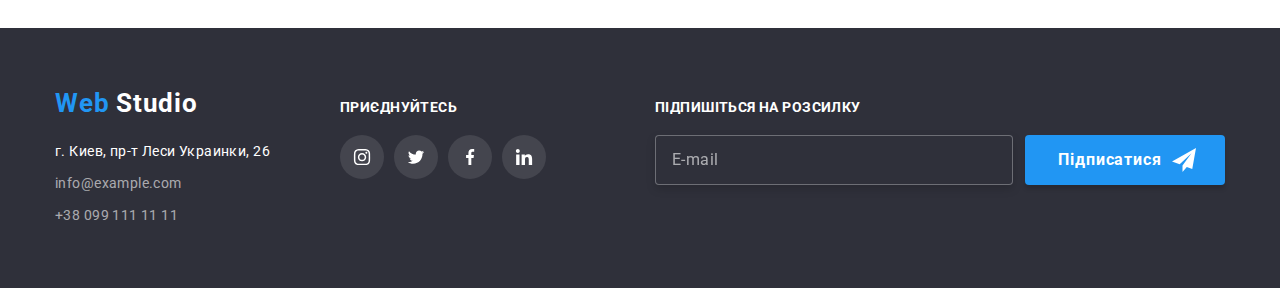
==== commit d6638a6e: "HW-7" ====
--- a/portfolio.html
+++ b/portfolio.html
@@ -73,172 +73,172 @@
 
     <main>
       <!--Кнопки-->
-      <section class="section-portfolio">
+      <section class="portfolio">
         <div class="container">
           <h1 class="visually-hidden">Страница Портфолио</h1>
-          <ul class="portfolio-button">
-            <li>
-              <button type="button" class="buttons-portfolio all-buttons">Все</button>
-            </li>
-            <li>
-              <button type="button" class="buttons-portfolio">Веб-сайты</button>
-            </li>
-            <li>
-              <button type="button" class="buttons-portfolio">Приложения</button>
-            </li>
-            <li>
-              <button type="button" class="buttons-portfolio">Дизайн</button>
-            </li>
-            <li>
-              <button type="button" class="buttons-portfolio">Маркетинг</button>
+          <ul class="portfolio__item">
+            <li>
+              <button type="button" class="portfolio__btn current-btn">Все</button>
+            </li>
+            <li>
+              <button type="button" class="portfolio__btn">Веб-сайты</button>
+            </li>
+            <li>
+              <button type="button" class="portfolio__btn">Приложения</button>
+            </li>
+            <li>
+              <button type="button" class="portfolio__btn">Дизайн</button>
+            </li>
+            <li>
+              <button type="button" class="portfolio__btn">Маркетинг</button>
             </li>
           </ul>
           <!--Проэкты-->
           <div class="container">
-            <ul class="box-portfolio">
-              <li class="box-cart">
-                <a href="" class="portfolio-box-img link">
-                  <div class="position">
+            <ul class="portfolio__list">
+              <li class="portfolio__cart">
+                <a href="" class="portfolio__img link">
+                  <div class="portfolio__position">
                     <img src="./images/technoquack.jpeg" alt="technoquack" width="370" />
-                    <div class="portfolio-modal">
+                    <div class="portfolio__modal">
                       Ресурс пропонує комплексні пропозиції з різним рівнем функціоналу та сервісів.
                       Все це дозволить відвідувачу отримати вичерпні відомості про компанію чи
                       приватну особу.
                     </div>
                   </div>
                   <div class="portfolio-box-text">
-                    <h2 class="header-portfolio">Технокряк</h2>
-                    <p class="services-portfolio">Веб-сайт</p>
-                  </div>
-                </a>
-              </li>
-              <li class="box-cart">
-                <a href="" class="portfolio-box-img link">
-                  <div class="position">
+                    <h2 class="portfolio__header">Технокряк</h2>
+                    <p class="portfolio__services">Веб-сайт</p>
+                  </div>
+                </a>
+              </li>
+              <li class="portfolio__cart">
+                <a href="" class="portfolio__img link">
+                  <div class="portfolio__position">
                     <img src="./images/poster.jpg" alt="poster" width="370" />
-                    <div class="portfolio-modal">
-                      Ресурс пропонує комплексні пропозиції з різним рівнем функціоналу та сервісів.
-                      Все це дозволить відвідувачу отримати вичерпні відомості про компанію чи
-                      приватну особу.
-                    </div>
-                  </div>
-                  <div class="portfolio-box-text">
-                    <h2 class="header-portfolio">
+                    <div class="portfolio__modal">
+                      Ресурс пропонує комплексні пропозиції з різним рівнем функціоналу та сервісів.
+                      Все це дозволить відвідувачу отримати вичерпні відомості про компанію чи
+                      приватну особу.
+                    </div>
+                  </div>
+                  <div class="portfolio__text">
+                    <h2 class="portfolio__header">
                       Постер <span lang="en">New Orlean vs Golden Star</span>
                     </h2>
-                    <p class="services-portfolio">Дизайн</p>
-                  </div>
-                </a>
-              </li>
-              <li class="box-cart">
-                <a href="" class="portfolio-box-img link">
-                  <div class="position">
+                    <p class="portfolio__services">Дизайн</p>
+                  </div>
+                </a>
+              </li>
+              <li class="portfolio__cart">
+                <a href="" class="portfolio__img link">
+                  <div class="portfolio__position">
                     <img src="./images/restaurant.jpg" alt="restaurant" width="370" />
-                    <div class="portfolio-modal">
-                      Ресурс пропонує комплексні пропозиції з різним рівнем функціоналу та сервісів.
-                      Все це дозволить відвідувачу отримати вичерпні відомості про компанію чи
-                      приватну особу.
-                    </div>
-                  </div>
-                  <div class="portfolio-box-text">
-                    <h2 class="header-portfolio">Ресторан <span lang="en">Seafood</span></h2>
-                    <p class="services-portfolio">Приложение</p>
-                  </div>
-                </a>
-              </li>
-              <li class="box-cart">
-                <a href="" class="portfolio-box-img link">
-                  <div class="position">
+                    <div class="portfolio__modal">
+                      Ресурс пропонує комплексні пропозиції з різним рівнем функціоналу та сервісів.
+                      Все це дозволить відвідувачу отримати вичерпні відомості про компанію чи
+                      приватну особу.
+                    </div>
+                  </div>
+                  <div class="portfolio__text">
+                    <h2 class="portfolio__header">Ресторан <span lang="en">Seafood</span></h2>
+                    <p class="portfolio__services">Приложение</p>
+                  </div>
+                </a>
+              </li>
+              <li class="portfolio__cart">
+                <a href="" class="portfolio__img link">
+                  <div class="portfolio__position">
                     <img src="./images/prime.jpg" alt="prime" width="370" />
-                    <div class="portfolio-modal">
-                      Ресурс пропонує комплексні пропозиції з різним рівнем функціоналу та сервісів.
-                      Все це дозволить відвідувачу отримати вичерпні відомості про компанію чи
-                      приватну особу.
-                    </div>
-                  </div>
-                  <div class="portfolio-box-text">
-                    <h2 class="header-portfolio">Проект <span lang="en">Prime</span></h2>
-                    <p class="services-portfolio">Маркетинг</p>
-                  </div>
-                </a>
-              </li>
-              <li class="box-cart">
-                <a href="" class="portfolio-box-img link">
-                  <div class="position">
+                    <div class="portfolio__modal">
+                      Ресурс пропонує комплексні пропозиції з різним рівнем функціоналу та сервісів.
+                      Все це дозволить відвідувачу отримати вичерпні відомості про компанію чи
+                      приватну особу.
+                    </div>
+                  </div>
+                  <div class="portfolio__text">
+                    <h2 class="portfolio__header">Проект <span lang="en">Prime</span></h2>
+                    <p class="portfolio__services">Маркетинг</p>
+                  </div>
+                </a>
+              </li>
+              <li class="portfolio__cart">
+                <a href="" class="portfolio__img link">
+                  <div class="portfolio__position">
                     <img src="./images/boxes.jpg" alt="boxes" width="370" />
-                    <div class="portfolio-modal">
-                      Ресурс пропонує комплексні пропозиції з різним рівнем функціоналу та сервісів.
-                      Все це дозволить відвідувачу отримати вичерпні відомості про компанію чи
-                      приватну особу.
-                    </div>
-                  </div>
-                  <div class="portfolio-box-text">
-                    <h2 class="header-portfolio">Проект <span lang="en">Boxes</span></h2>
-                    <p class="services-portfolio">Приложение</p>
-                  </div>
-                </a>
-              </li>
-              <li class="box-cart">
-                <a href="" class="portfolio-box-img link">
-                  <div class="position">
+                    <div class="portfolio__modal">
+                      Ресурс пропонує комплексні пропозиції з різним рівнем функціоналу та сервісів.
+                      Все це дозволить відвідувачу отримати вичерпні відомості про компанію чи
+                      приватну особу.
+                    </div>
+                  </div>
+                  <div class="portfolio__text">
+                    <h2 class="portfolio__header">Проект <span lang="en">Boxes</span></h2>
+                    <p class="portfolio__services">Приложение</p>
+                  </div>
+                </a>
+              </li>
+              <li class="portfolio__cart">
+                <a href="" class="portfolio__img link">
+                  <div class="portfolio__position">
                     <img src="./images/inspiration.jpg" alt="inspiration" width="370" />
-                    <div class="portfolio-modal">
-                      Ресурс пропонує комплексні пропозиції з різним рівнем функціоналу та сервісів.
-                      Все це дозволить відвідувачу отримати вичерпні відомості про компанію чи
-                      приватну особу.
-                    </div>
-                  </div>
-                  <div class="portfolio-box-text">
-                    <h2 lang="en" class="header-portfolio">Inspiration has no Borders</h2>
-                    <p class="services-portfolio">Веб-сайт</p>
-                  </div>
-                </a>
-              </li>
-              <li class="box-cart">
-                <a href="" class="portfolio-box-img link">
-                  <div class="position">
+                    <div class="portfolio__modal">
+                      Ресурс пропонує комплексні пропозиції з різним рівнем функціоналу та сервісів.
+                      Все це дозволить відвідувачу отримати вичерпні відомості про компанію чи
+                      приватну особу.
+                    </div>
+                  </div>
+                  <div class="portfolio__text">
+                    <h2 lang="en" class="portfolio__header">Inspiration has no Borders</h2>
+                    <p class="portfolio__services">Веб-сайт</p>
+                  </div>
+                </a>
+              </li>
+              <li class="portfolio__cart">
+                <a href="" class="portfolio__img link">
+                  <div class="portfolio__position">
                     <img src="./images/limited.jpg" alt="limited" width="370" />
-                    <div class="portfolio-modal">
-                      Ресурс пропонує комплексні пропозиції з різним рівнем функціоналу та сервісів.
-                      Все це дозволить відвідувачу отримати вичерпні відомості про компанію чи
-                      приватну особу.
-                    </div>
-                  </div>
-                  <div class="portfolio-box-text">
-                    <h2 class="header-portfolio">Издание <span lang="en">Limited Edition</span></h2>
-                    <p class="services-portfolio">Дизайн</p>
-                  </div>
-                </a>
-              </li>
-              <li class="box-cart">
-                <a href="" class="portfolio-box-img link">
-                  <div class="position">
+                    <div class="portfolio__modal">
+                      Ресурс пропонує комплексні пропозиції з різним рівнем функціоналу та сервісів.
+                      Все це дозволить відвідувачу отримати вичерпні відомості про компанію чи
+                      приватну особу.
+                    </div>
+                  </div>
+                  <div class="portfolio__text">
+                    <h2 class="portfolio__header">Издание <span lang="en">Limited Edition</span></h2>
+                    <p class="portfolio__services">Дизайн</p>
+                  </div>
+                </a>
+              </li>
+              <li class="portfolio__cart">
+                <a href="" class="portfolio__img link">
+                  <div class="portfolio__position">
                     <img src="./images/lab.jpg" alt="lab" width="370" />
-                    <div class="portfolio-modal">
-                      Ресурс пропонує комплексні пропозиції з різним рівнем функціоналу та сервісів.
-                      Все це дозволить відвідувачу отримати вичерпні відомості про компанію чи
-                      приватну особу.
-                    </div>
-                  </div>
-                  <div class="portfolio-box-text">
-                    <h2 class="header-portfolio">Проект <span lang="en">LAB</span></h2>
-                    <p class="services-portfolio">Маркетинг</p>
-                  </div>
-                </a>
-              </li>
-              <li class="box-cart">
-                <a href="" class="portfolio-box-img link">
-                  <div class="position">
+                    <div class="portfolio__modal">
+                      Ресурс пропонує комплексні пропозиції з різним рівнем функціоналу та сервісів.
+                      Все це дозволить відвідувачу отримати вичерпні відомості про компанію чи
+                      приватну особу.
+                    </div>
+                  </div>
+                  <div class="portfolio__text">
+                    <h2 class="portfolio__header">Проект <span lang="en">LAB</span></h2>
+                    <p class="portfolio__services">Маркетинг</p>
+                  </div>
+                </a>
+              </li>
+              <li class="portfolio__cart">
+                <a href="" class="portfolio__img link">
+                  <div class="portfolio__position">
                     <img src="./images/growing-business.jpg" alt="growing-business" width="370" />
-                    <div class="portfolio-modal">
-                      Ресурс пропонує комплексні пропозиції з різним рівнем функціоналу та сервісів.
-                      Все це дозволить відвідувачу отримати вичерпні відомості про компанію чи
-                      приватну особу.
-                    </div>
-                  </div>
-                  <div class="portfolio-box-text">
-                    <h2 lang="en" class="header-portfolio">Growing Business</h2>
-                    <p class="services-portfolio">Приложение</p>
+                    <div class="portfolio__modal">
+                      Ресурс пропонує комплексні пропозиції з різним рівнем функціоналу та сервісів.
+                      Все це дозволить відвідувачу отримати вичерпні відомості про компанію чи
+                      приватну особу.
+                    </div>
+                  </div>
+                  <div class="portfolio__text">
+                    <h2 lang="en" class="portfolio__header">Growing Business</h2>
+                    <p class="portfolio__services">Приложение</p>
                   </div>
                 </a>
               </li>
--- a/css/styles.css
+++ b/css/styles.css
@@ -134,6 +134,11 @@
 }
 .current {
   color: var(--accent-color);
+}
+img {
+  display: block;
+  max-width: 100%;
+  height: auto;
 }
 /* Cтудия */
 .hero {
@@ -693,7 +698,7 @@
 .checkbox-modal__link {
   color: var(--accent-color);
 }
-.checkbox-modal-btn {
+.checkbox-modal__btn {
   cursor: pointer;
   background: var(--accent-color);
   box-shadow: 0 4px 4px rgba(0, 0, 0, 0.15);
@@ -709,21 +714,21 @@
   height: 50px;
   margin: auto;
 }
-
-
-
-
 /*/Портфолио*/
-.section-portfolio {
+.portfolio {
   padding: 94px 0;
 }
-
-.section-lite {
-  padding-top: 50px;
-  padding-bottom: 94px;
-}
-
-.buttons-portfolio {
+.portfolio__item li {
+  margin-right: 8px;
+}
+.portfolio__item li:last-child {
+  margin-right: 0;
+}
+.portfolio__item {
+  display: flex;
+  justify-content: center;
+}
+.portfolio__btn {
   font-family: "Roboto", sans-serif;
   font-weight: 500;
   line-height: 1.6;
@@ -738,74 +743,28 @@
   height: 38px;
   padding: 6px 22px;
   transition: background-color 250ms cubic-bezier(0.4, 0, 0.2, 1),
-    color 250ms cubic-bezier(0.4, 0, 0.2, 1),
-    box-shadow 250ms cubic-bezier(0.4, 0, 0.2, 1);
-}
-
-.portfolio-button li {
-  margin-right: 8px;
-}
-
-.portfolio-button li:last-child {
-  margin-right: 0;
-}
-
-.buttons-portfolio:hover,
-.buttons-portfolio:focus {
+  color 250ms cubic-bezier(0.4, 0, 0.2, 1),
+  box-shadow 250ms cubic-bezier(0.4, 0, 0.2, 1);
+  cursor: pointer;
+}
+.portfolio__btn:hover,
+.portfolio__btn:focus {
   background-color: var(--accent-color);
   color: var(--light-color);
   box-shadow: 0 3px 1px rgba(0, 0, 0, 0.1), 0 1px 2px rgba(0, 0, 0, 0.08),
-    0 2px 2px rgba(0, 0, 0, 0.12);
-  border-radius: 4px;
-}
-
-.buttons-portfolio {
-  cursor: pointer;
-}
-
-.header-portfolio {
-  font-weight: 700;
-  font-size: 18px;
-  line-height: 2;
-  letter-spacing: 0.06em;
-}
-
-.services-portfolio {
-  line-height: 1.8;
-  letter-spacing: 0.03em;
-  color: var(--text-color);
-  margin-top: 4px;
-}
-
-.portfolio-button {
-  display: flex;
-  justify-content: center;
-}
-
-.all-buttons {
+  0 2px 2px rgba(0, 0, 0, 0.12);
+  border-radius: 4px;
+}
+.current-btn {
   background-color: var(--accent-color);
   color: var(--light-color);
 }
-
-img {
-  display: block;
-  max-width: 100%;
-  height: auto;
-}
-
-.box-portfolio {
+.portfolio__list {
   display: flex;
   flex-wrap: wrap;
   margin-top: 50px;
 }
-
-.portfolio-box-text {
-  padding: 20px 24px;
-
-  border-top: 0;
-}
-
-.box-cart {
+.portfolio__cart {
   background: var(--light-color);
   width: 370px;
   margin-right: 30px;
@@ -813,25 +772,45 @@
   border: 1px solid var(--border-shadow-color);
   transition: box-shadow 250ms cubic-bezier(0.4, 0, 0.2, 1);
 }
-.portfolio-box-img {
+.portfolio__cart:nth-child(3n) {
+  margin-right: 0;
+}
+.portfolio__cart:nth-last-child(-n + 3) {
+  margin-bottom: 0;
+}
+.portfolio__img {
   display: inline-block;
   outline: none;
 }
-.portfolio-box-img:hover,
-.portfolio-box-img:focus {
+.portfolio__img:hover,
+.portfolio__img:focus {
   box-shadow: 0 1px 1px rgba(0, 0, 0, 0.12), 0 4px 4px rgba(0, 0, 0, 0.06),
-    1px 4px 6px rgba(0, 0, 0, 0.16);
-}
-
-.box-cart:nth-child(3n) {
-  margin-right: 0;
-}
-
-.box-cart:nth-last-child(-n + 3) {
-  margin-bottom: 0;
-}
+  1px 4px 6px rgba(0, 0, 0, 0.16);
+}
+.portfolio__position {
+  position: relative;
+  overflow: hidden;
+}
+.portfolio__text {
+  padding: 20px 24px;
+  border-top: 0;
+}
+.portfolio__header {
+  font-weight: 700;
+  font-size: 18px;
+  line-height: 2;
+  letter-spacing: 0.06em;
+}
+.portfolio__services {
+  line-height: 1.8;
+  letter-spacing: 0.03em;
+  color: var(--text-color);
+  margin-top: 4px;
+}
+
+
 /*Анимации*/
-.portfolio-modal {
+.portfolio__modal {
   position: absolute;
   top: 50%;
   left: 50%;
@@ -849,16 +828,51 @@
   padding: 63px 24px;
   transition: transform 250ms cubic-bezier(0.4, 0, 0.2, 1);
 }
-
-.portfolio-box-img:hover .portfolio-modal,
-.portfolio-box-img:focus .portfolio-modal {
+.portfolio__img:hover .portfolio__modal,
+.portfolio__img:focus .portfolio__modal {
   transform: translate(-50%, -50%);
 }
 
-.position {
-  position: relative;
-  overflow: hidden;
-}
+
+
+.section-lite {
+  padding-top: 50px;
+  padding-bottom: 94px;
+}
+
+
+
+
+
+
+
+
+
+
+
+
+
+
+
+
+
+
+
+
+
+
+.portfolio__cart:nth-child(3n) {
+  margin-right: 0;
+}
+
+.portfolio__cart:nth-last-child(-n + 3) {
+  margin-bottom: 0;
+}
+
+
+
+
+
 /*----------------модалка---------------*/
 
 
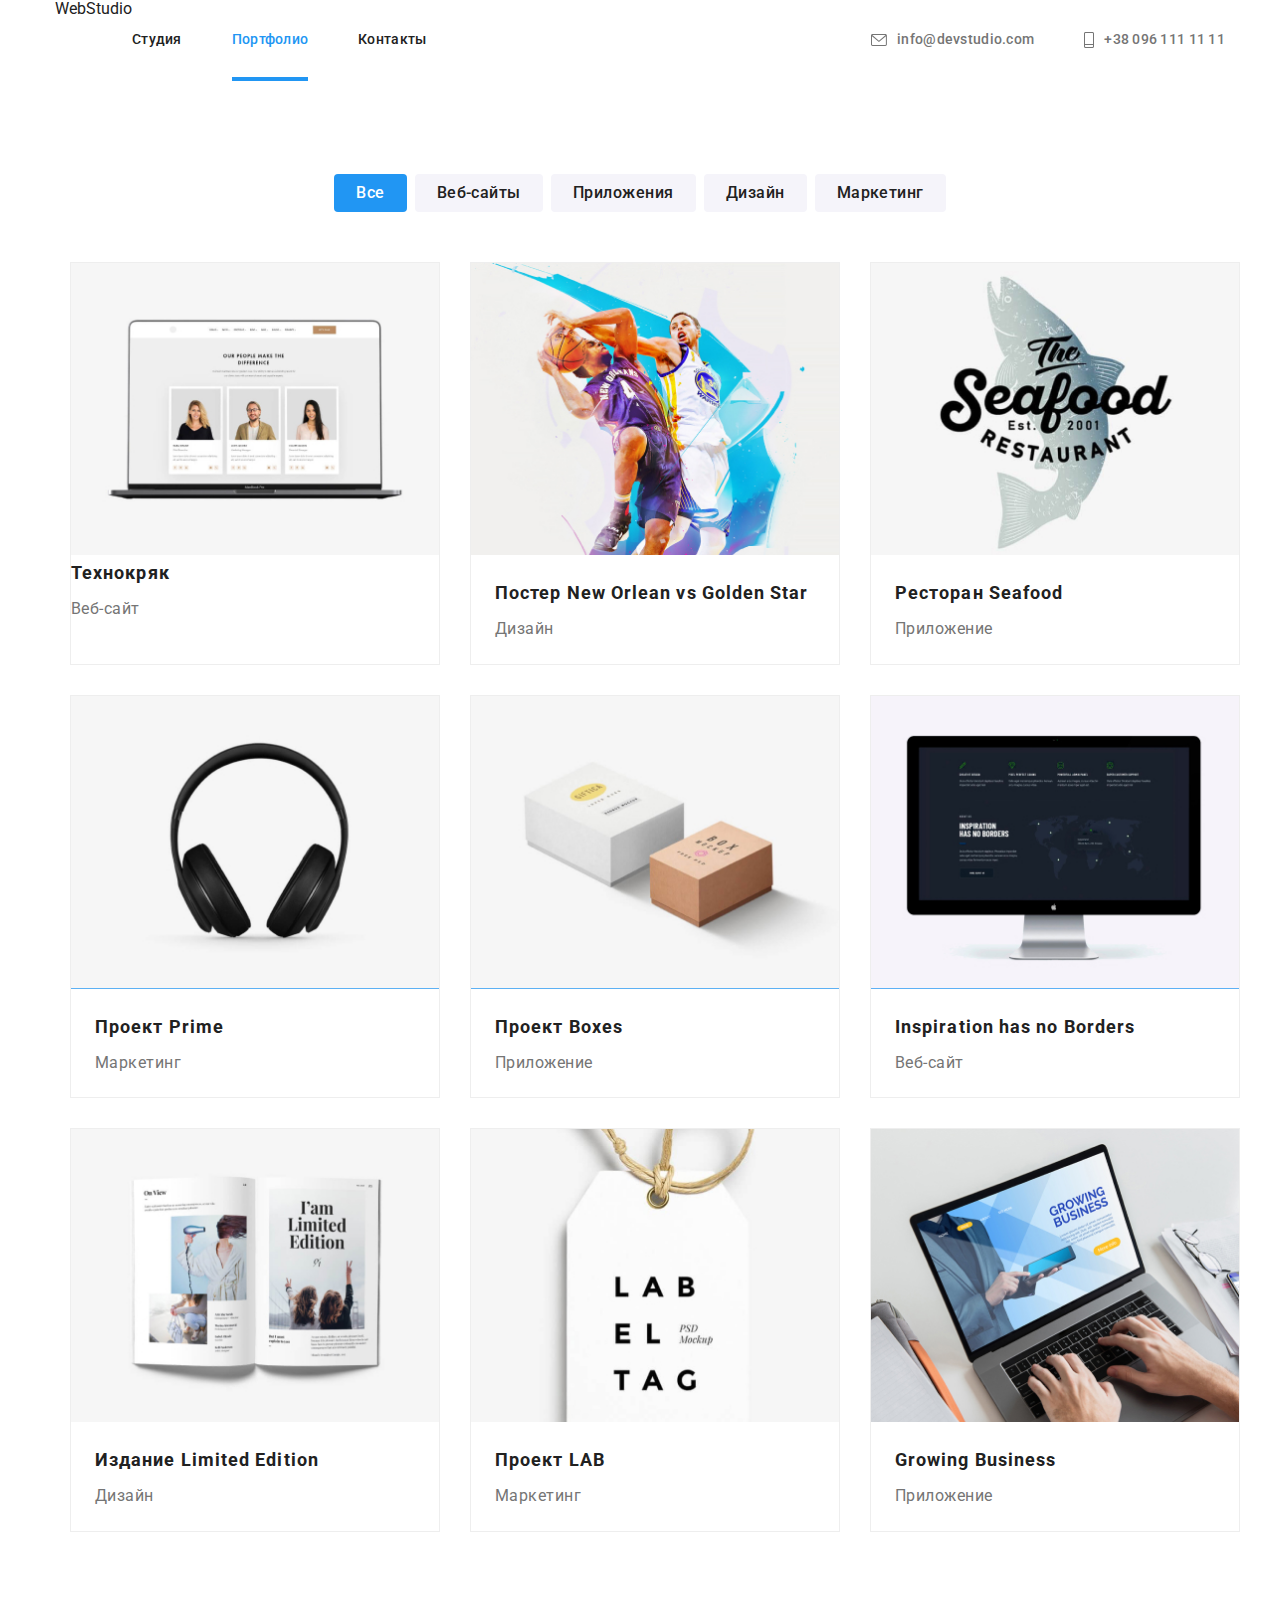
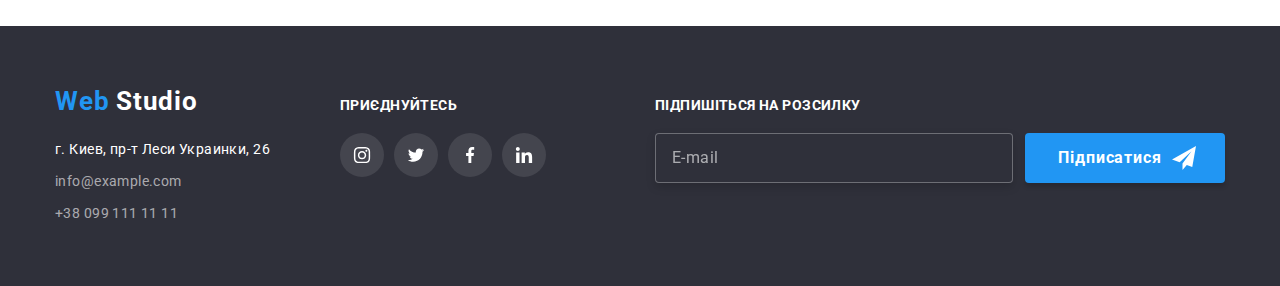
==== commit 95da8462: "HW-7" ====
--- a/portfolio.html
+++ b/portfolio.html
@@ -24,15 +24,17 @@
     <header class="header">
       <div class="container flex">
         <nav class="flex">
-          <a href="#" lang="en" class=" link header__logo"
-          >Web<span class="header__logo-text">Studio</span></a
+          <a href="#" lang="en" class="link header__logo"
+            >Web<span class="header__logo-text">Studio</span></a
           >
           <ul class="nav-header">
             <li class="nav-header__title">
-              <a href="./index.html" class="nav-header__link  link">Студия</a>
+              <a href="./index.html" class="nav-header__link link">Студия</a>
             </li>
             <li class="nav-header__title">
-              <a href="./portfolio.html" class="nav-header__link current link">Портфолио</a>
+              <a href="./portfolio.html" class="nav-header__link current link"
+                >Портфолио</a
+              >
             </li>
             <li class="nav-header__title">
               <a href="#" class="nav-header__link link">Контакты</a>
@@ -44,24 +46,27 @@
         <ul class="nav-header contact">
           <li class="nav-header__title">
             <a
-                    href="mailto:info@devstudio.com"
-                    class="nav-header__link nav-header__contacts link"
+              href="mailto:info@devstudio.com"
+              class="nav-header__link nav-header__contacts link"
             >
               <svg class="nav-header__icon" width="16" height="12">
                 <use
-                        href="./images/symbol-defs.svg#icon-envelope-hover"
-                        class=""
+                  href="./images/symbol-defs.svg#icon-envelope-hover"
+                  class=""
                 ></use>
               </svg>
               <span>info@devstudio.com</span>
             </a>
           </li>
           <li class="nav-header__title">
-            <a href="tel:+380961111111" class="nav-header__link nav-header__contacts link">
+            <a
+              href="tel:+380961111111"
+              class="nav-header__link nav-header__contacts link"
+            >
               <svg class="nav-header__icon" width="10" height="16">
                 <use
-                        href="./images/symbol-defs.svg#icon-Vectors"
-                        class=""
+                  href="./images/symbol-defs.svg#icon-Vectors"
+                  class=""
                 ></use>
               </svg>
               <span>+38 096 111 11 11</span></a
@@ -78,7 +83,9 @@
           <h1 class="visually-hidden">Страница Портфолио</h1>
           <ul class="portfolio__item">
             <li>
-              <button type="button" class="portfolio__btn current-btn">Все</button>
+              <button type="button" class="portfolio__btn current-btn">
+                Все
+              </button>
             </li>
             <li>
               <button type="button" class="portfolio__btn">Веб-сайты</button>
@@ -99,11 +106,16 @@
               <li class="portfolio__cart">
                 <a href="" class="portfolio__img link">
                   <div class="portfolio__position">
-                    <img src="./images/technoquack.jpeg" alt="technoquack" width="370" />
-                    <div class="portfolio__modal">
-                      Ресурс пропонує комплексні пропозиції з різним рівнем функціоналу та сервісів.
-                      Все це дозволить відвідувачу отримати вичерпні відомості про компанію чи
-                      приватну особу.
+                    <img
+                      src="./images/technoquack.jpeg"
+                      alt="technoquack"
+                      width="370"
+                    />
+                    <div class="portfolio__modal">
+                      Ресурс пропонує комплексні пропозиції з різним рівнем
+                      функціоналу та сервісів. Все це дозволить відвідувачу
+                      отримати вичерпні відомості про компанію чи приватну
+                      особу.
                     </div>
                   </div>
                   <div class="portfolio-box-text">
@@ -117,9 +129,10 @@
                   <div class="portfolio__position">
                     <img src="./images/poster.jpg" alt="poster" width="370" />
                     <div class="portfolio__modal">
-                      Ресурс пропонує комплексні пропозиції з різним рівнем функціоналу та сервісів.
-                      Все це дозволить відвідувачу отримати вичерпні відомості про компанію чи
-                      приватну особу.
+                      Ресурс пропонує комплексні пропозиції з різним рівнем
+                      функціоналу та сервісів. Все це дозволить відвідувачу
+                      отримати вичерпні відомості про компанію чи приватну
+                      особу.
                     </div>
                   </div>
                   <div class="portfolio__text">
@@ -133,15 +146,22 @@
               <li class="portfolio__cart">
                 <a href="" class="portfolio__img link">
                   <div class="portfolio__position">
-                    <img src="./images/restaurant.jpg" alt="restaurant" width="370" />
-                    <div class="portfolio__modal">
-                      Ресурс пропонує комплексні пропозиції з різним рівнем функціоналу та сервісів.
-                      Все це дозволить відвідувачу отримати вичерпні відомості про компанію чи
-                      приватну особу.
-                    </div>
-                  </div>
-                  <div class="portfolio__text">
-                    <h2 class="portfolio__header">Ресторан <span lang="en">Seafood</span></h2>
+                    <img
+                      src="./images/restaurant.jpg"
+                      alt="restaurant"
+                      width="370"
+                    />
+                    <div class="portfolio__modal">
+                      Ресурс пропонує комплексні пропозиції з різним рівнем
+                      функціоналу та сервісів. Все це дозволить відвідувачу
+                      отримати вичерпні відомості про компанію чи приватну
+                      особу.
+                    </div>
+                  </div>
+                  <div class="portfolio__text">
+                    <h2 class="portfolio__header">
+                      Ресторан <span lang="en">Seafood</span>
+                    </h2>
                     <p class="portfolio__services">Приложение</p>
                   </div>
                 </a>
@@ -151,13 +171,16 @@
                   <div class="portfolio__position">
                     <img src="./images/prime.jpg" alt="prime" width="370" />
                     <div class="portfolio__modal">
-                      Ресурс пропонує комплексні пропозиції з різним рівнем функціоналу та сервісів.
-                      Все це дозволить відвідувачу отримати вичерпні відомості про компанію чи
-                      приватну особу.
-                    </div>
-                  </div>
-                  <div class="portfolio__text">
-                    <h2 class="portfolio__header">Проект <span lang="en">Prime</span></h2>
+                      Ресурс пропонує комплексні пропозиції з різним рівнем
+                      функціоналу та сервісів. Все це дозволить відвідувачу
+                      отримати вичерпні відомості про компанію чи приватну
+                      особу.
+                    </div>
+                  </div>
+                  <div class="portfolio__text">
+                    <h2 class="portfolio__header">
+                      Проект <span lang="en">Prime</span>
+                    </h2>
                     <p class="portfolio__services">Маркетинг</p>
                   </div>
                 </a>
@@ -167,13 +190,16 @@
                   <div class="portfolio__position">
                     <img src="./images/boxes.jpg" alt="boxes" width="370" />
                     <div class="portfolio__modal">
-                      Ресурс пропонує комплексні пропозиції з різним рівнем функціоналу та сервісів.
-                      Все це дозволить відвідувачу отримати вичерпні відомості про компанію чи
-                      приватну особу.
-                    </div>
-                  </div>
-                  <div class="portfolio__text">
-                    <h2 class="portfolio__header">Проект <span lang="en">Boxes</span></h2>
+                      Ресурс пропонує комплексні пропозиції з різним рівнем
+                      функціоналу та сервісів. Все це дозволить відвідувачу
+                      отримати вичерпні відомості про компанію чи приватну
+                      особу.
+                    </div>
+                  </div>
+                  <div class="portfolio__text">
+                    <h2 class="portfolio__header">
+                      Проект <span lang="en">Boxes</span>
+                    </h2>
                     <p class="portfolio__services">Приложение</p>
                   </div>
                 </a>
@@ -181,15 +207,22 @@
               <li class="portfolio__cart">
                 <a href="" class="portfolio__img link">
                   <div class="portfolio__position">
-                    <img src="./images/inspiration.jpg" alt="inspiration" width="370" />
-                    <div class="portfolio__modal">
-                      Ресурс пропонує комплексні пропозиції з різним рівнем функціоналу та сервісів.
-                      Все це дозволить відвідувачу отримати вичерпні відомості про компанію чи
-                      приватну особу.
-                    </div>
-                  </div>
-                  <div class="portfolio__text">
-                    <h2 lang="en" class="portfolio__header">Inspiration has no Borders</h2>
+                    <img
+                      src="./images/inspiration.jpg"
+                      alt="inspiration"
+                      width="370"
+                    />
+                    <div class="portfolio__modal">
+                      Ресурс пропонує комплексні пропозиції з різним рівнем
+                      функціоналу та сервісів. Все це дозволить відвідувачу
+                      отримати вичерпні відомості про компанію чи приватну
+                      особу.
+                    </div>
+                  </div>
+                  <div class="portfolio__text">
+                    <h2 lang="en" class="portfolio__header">
+                      Inspiration has no Borders
+                    </h2>
                     <p class="portfolio__services">Веб-сайт</p>
                   </div>
                 </a>
@@ -199,13 +232,16 @@
                   <div class="portfolio__position">
                     <img src="./images/limited.jpg" alt="limited" width="370" />
                     <div class="portfolio__modal">
-                      Ресурс пропонує комплексні пропозиції з різним рівнем функціоналу та сервісів.
-                      Все це дозволить відвідувачу отримати вичерпні відомості про компанію чи
-                      приватну особу.
-                    </div>
-                  </div>
-                  <div class="portfolio__text">
-                    <h2 class="portfolio__header">Издание <span lang="en">Limited Edition</span></h2>
+                      Ресурс пропонує комплексні пропозиції з різним рівнем
+                      функціоналу та сервісів. Все це дозволить відвідувачу
+                      отримати вичерпні відомості про компанію чи приватну
+                      особу.
+                    </div>
+                  </div>
+                  <div class="portfolio__text">
+                    <h2 class="portfolio__header">
+                      Издание <span lang="en">Limited Edition</span>
+                    </h2>
                     <p class="portfolio__services">Дизайн</p>
                   </div>
                 </a>
@@ -215,13 +251,16 @@
                   <div class="portfolio__position">
                     <img src="./images/lab.jpg" alt="lab" width="370" />
                     <div class="portfolio__modal">
-                      Ресурс пропонує комплексні пропозиції з різним рівнем функціоналу та сервісів.
-                      Все це дозволить відвідувачу отримати вичерпні відомості про компанію чи
-                      приватну особу.
-                    </div>
-                  </div>
-                  <div class="portfolio__text">
-                    <h2 class="portfolio__header">Проект <span lang="en">LAB</span></h2>
+                      Ресурс пропонує комплексні пропозиції з різним рівнем
+                      функціоналу та сервісів. Все це дозволить відвідувачу
+                      отримати вичерпні відомості про компанію чи приватну
+                      особу.
+                    </div>
+                  </div>
+                  <div class="portfolio__text">
+                    <h2 class="portfolio__header">
+                      Проект <span lang="en">LAB</span>
+                    </h2>
                     <p class="portfolio__services">Маркетинг</p>
                   </div>
                 </a>
@@ -229,15 +268,22 @@
               <li class="portfolio__cart">
                 <a href="" class="portfolio__img link">
                   <div class="portfolio__position">
-                    <img src="./images/growing-business.jpg" alt="growing-business" width="370" />
-                    <div class="portfolio__modal">
-                      Ресурс пропонує комплексні пропозиції з різним рівнем функціоналу та сервісів.
-                      Все це дозволить відвідувачу отримати вичерпні відомості про компанію чи
-                      приватну особу.
-                    </div>
-                  </div>
-                  <div class="portfolio__text">
-                    <h2 lang="en" class="portfolio__header">Growing Business</h2>
+                    <img
+                      src="./images/growing-business.jpg"
+                      alt="growing-business"
+                      width="370"
+                    />
+                    <div class="portfolio__modal">
+                      Ресурс пропонує комплексні пропозиції з різним рівнем
+                      функціоналу та сервісів. Все це дозволить відвідувачу
+                      отримати вичерпні відомості про компанію чи приватну
+                      особу.
+                    </div>
+                  </div>
+                  <div class="portfolio__text">
+                    <h2 lang="en" class="portfolio__header">
+                      Growing Business
+                    </h2>
                     <p class="portfolio__services">Приложение</p>
                   </div>
                 </a>
@@ -251,7 +297,7 @@
       <div class="container footer__flex">
         <div>
           <a href="#" lang="en" class="footer__logo-text logo link"
-          >Web
+            >Web
             <span class="footer__logo">Studio</span>
           </a>
 
@@ -263,13 +309,15 @@
                 >
               </li>
               <li class="addresses-footer__mail">
-                <a href="mailto:info@example.com" class="addresses-footer__link link"
-                >info@example.com</a
+                <a
+                  href="mailto:info@example.com"
+                  class="addresses-footer__link link"
+                  >info@example.com</a
                 >
               </li>
               <li class="addresses-footer__tel">
                 <a href="tel:+380991111111" class="addresses-footer__link link"
-                >+38 099 111 11 11</a
+                  >+38 099 111 11 11</a
                 >
               </li>
             </ul>
@@ -283,8 +331,8 @@
               <a href="" class="footer__icon">
                 <svg class="footer__svg" width="20" height="16.25">
                   <use
-                          href="./images/symbol-defs.svg#icon-instagram-2"
-                          class=""
+                    href="./images/symbol-defs.svg#icon-instagram-2"
+                    class=""
                   ></use>
                 </svg>
               </a>
@@ -293,8 +341,8 @@
               <a href="" class="footer__icon">
                 <svg class="footer__svg" width="20" height="16.25">
                   <use
-                          href="./images/symbol-defs.svg#icon-twitter-1"
-                          class=""
+                    href="./images/symbol-defs.svg#icon-twitter-1"
+                    class=""
                   ></use>
                 </svg>
               </a>
@@ -303,8 +351,8 @@
               <a href="" class="footer__icon">
                 <svg class="footer__svg" width="20" height="16.25">
                   <use
-                          href="./images/symbol-defs.svg#icon-facebook-1"
-                          class=""
+                    href="./images/symbol-defs.svg#icon-facebook-1"
+                    class=""
                   ></use>
                 </svg>
               </a>
@@ -313,26 +361,25 @@
               <a href="" class="footer__icon">
                 <svg class="footer__svg" width="20" height="16.25">
                   <use
-                          href="./images/symbol-defs.svg#icon-linkedin-1"
-                          class=""
+                    href="./images/symbol-defs.svg#icon-linkedin-1"
+                    class=""
                   ></use>
                 </svg>
               </a>
             </li>
           </ul>
         </div>
-
 
         <div class="footer-input">
           <p class="footer__text">Підпишіться на розсилку</p>
           <form class="footer__flex">
             <label for="email"></label>
             <input
-                    type="email"
-                    name="email"
-                    placeholder="E-mail"
-                    class="footer-input__input"
-                    id="email"
+              type="email"
+              name="email"
+              placeholder="E-mail"
+              class="footer-input__input"
+              id="email"
             />
 
             <button type="submit" class="footer-input__btn">
@@ -341,10 +388,8 @@
                 <use href="./images/symbol-defs.svg#icon-icon-send"></use>
               </svg>
             </button>
-
           </form>
         </div>
-
       </div>
     </footer>
   </body>
--- a/css/styles.css
+++ b/css/styles.css
@@ -58,24 +58,7 @@
   display: flex;
 }
 
-.header {
-  border: 1px solid var(--border-color);
-  margin-right: auto;
-  margin-left: auto;
-}
-.header__logo {
-  padding-top: 24px;
-  padding-bottom: 25px;
-  margin-right: 93px;
-  font-family: "Raleway", sans-serif;
-  font-weight: 700;
-  font-size: 26px;
-  line-height: 1.19;
-  color: var(--accent-color);
-}
-.header__logo-text {
-  color: var(--header-color);
-}
+
 .nav-header {
   font-weight: 500;
   font-size: 14px;
@@ -807,6 +790,12 @@
   color: var(--text-color);
   margin-top: 4px;
 }
+.portfolio__cart:nth-child(3n) {
+  margin-right: 0;
+}
+.portfolio__cart:nth-last-child(-n + 3) {
+  margin-bottom: 0;
+}
 
 
 /*Анимации*/
@@ -835,61 +824,51 @@
 
 
 
-.section-lite {
-  padding-top: 50px;
-  padding-bottom: 94px;
-}
-
-
-
-
-
-
-
-
-
-
-
-
-
-
-
-
-
-
-
-
-
-
-.portfolio__cart:nth-child(3n) {
-  margin-right: 0;
-}
-
-.portfolio__cart:nth-last-child(-n + 3) {
-  margin-bottom: 0;
-}
-
-
-
-
-
-/*----------------модалка---------------*/
-
-
-
-
-
-
-
-
-
-
-
-
-
-
-
-
-
-
-
+
+
+
+
+
+
+
+
+
+
+
+
+
+
+
+
+
+
+
+
+
+
+
+
+
+
+
+
+
+
+
+
+
+
+
+
+
+
+
+
+
+
+
+
+
+
+
+
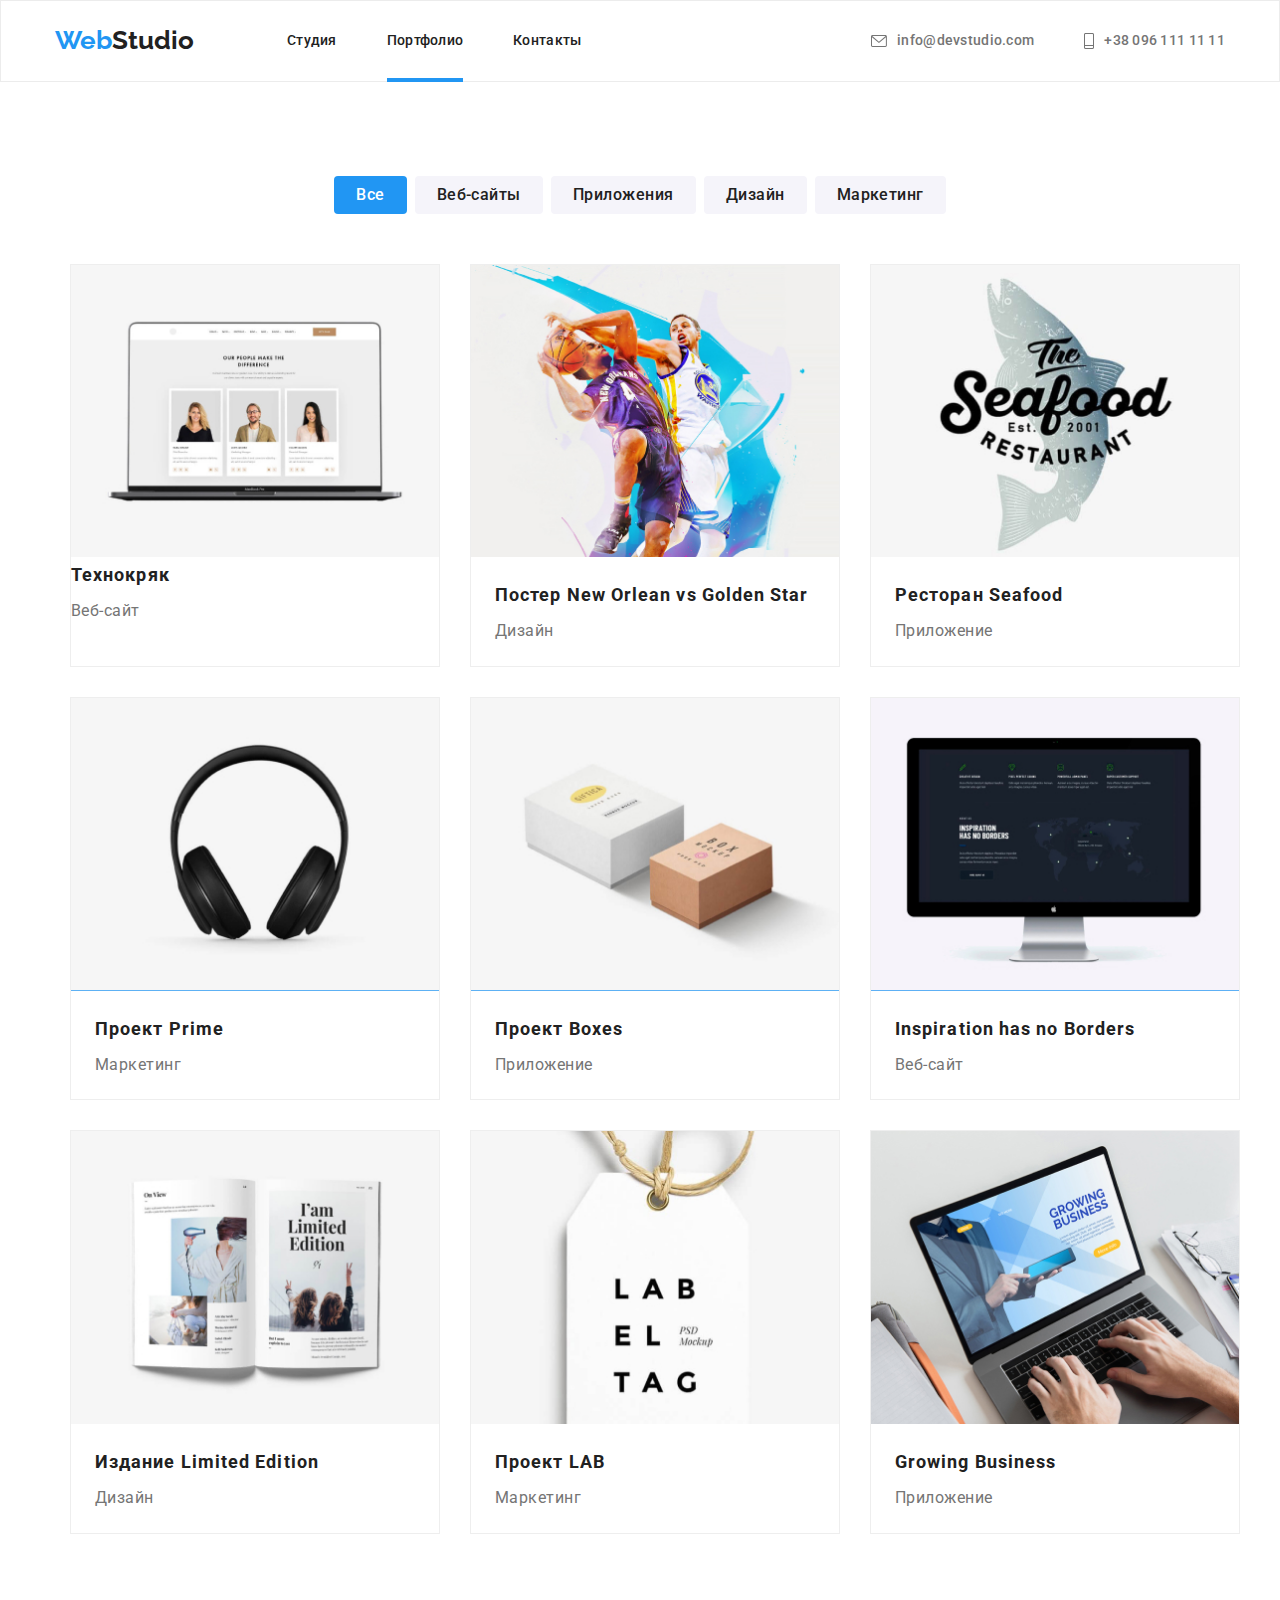
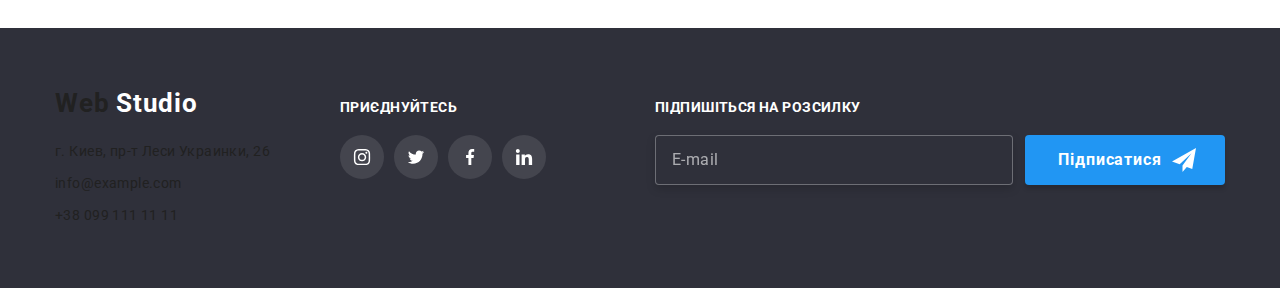
==== commit 2d2bdba4: "HW-7" ====
--- a/portfolio.html
+++ b/portfolio.html
@@ -18,6 +18,7 @@
       href="https://cdnjs.cloudflare.com/ajax/libs/modern-normalize/1.1.0/modern-normalize.min.css"
     />
     <link rel="stylesheet" href="./css/styles.css" />
+    <link rel="stylesheet" href="./css/main.min.css" >
   </head>
   <body>
     <!--шапка -->
--- a/css/styles.css
+++ b/css/styles.css
@@ -1,107 +1,13 @@
-:root {
-  --header-color: #212121;
-  --text-color: #757575;
-  --accent-color: #2196f3;
-  --light-color: #ffffff;
-  --fon-color: #2f303a;
-  --team-color: #f5f4fa;
-  --border-color: #ececec;
-  --icon-color: #afb1b8;
-  --border-shadow-color: #eeeeee;
-  --hover-portfolio: rgba(33, 150, 243, 0.9);
-}
-
-body {
-  font-family: "Roboto", sans-serif;
-  color: var(--header-color);
-  background-color: var(--light-color);
-}
-
-h1,
-h2,
-h3,
-h4,
-h5,
-h6,
-p {
-  margin: 0;
-}
-
-ul {
-  margin: 0;
-  padding-left: 0;
-}
-
-.container {
-  width: 1200px;
-  padding-left: 15px;
-  padding-right: 15px;
-
-  margin-left: auto;
-  margin-right: auto;
-}
-
-.link {
-  text-decoration: none;
-  color: var(--header-color);
-}
-
-li {
-  list-style: none;
-}
-
-.section {
-  padding-top: 94px;
-  padding-bottom: 94px;
-}
-.flex {
-  display: flex;
-}
-
-
-.nav-header {
-  font-weight: 500;
-  font-size: 14px;
-  line-height: 1.14;
-  letter-spacing: 0.02em;
-  display: flex;
-  transition: color 250ms cubic-bezier(0.4, 0, 0.2, 1);
-}
-.nav-header__link {
-  display: block;
-  padding-top: 32px;
-  padding-bottom: 32px;
-  transition: color 250ms cubic-bezier(0.4, 0, 0.2, 1);
-}
-.nav-header__title {
-  margin-right: 50px;
-  position: relative;
-}
+
+
+
 .nav-header__title:last-child,
 .main-nav-item:last-child,
 .metier__list:last-child,
 .footer__list:last-child {
   margin-right: 0;
 }
-.nav-header__icon {
-  margin-right: 10px;
-}
-.nav-header__contacts {
-  color: var(--text-color);
-  fill: var(--text-color);
-  display: flex;
-  align-items: center;
-}
-.nav-header .nav-header__link:hover {
-  color: var(--accent-color);
-  fill: var(--accent-color);
-}
-.nav-header .nav-header__link:focus {
-  color: var(--accent-color);
-}
-.nav-header .nav-header__link:focus .header-icon {
-  fill: var(--accent-color);
-}
+
 .contact {
   margin-left: auto;
 }
--- a/css/main.min.css
+++ b/css/main.min.css
@@ -0,0 +1 @@
+.header{border:1px solid var(--border-color);margin-right:auto;margin-left:auto}.header__logo{padding-top:24px;padding-bottom:25px;margin-right:93px;font-family:"Raleway",sans-serif;font-weight:700;font-size:26px;line-height:1.19;color:var(--accent-color)}.header__logo-text{color:var(--header-color)}:root{--header-color: #212121;--text-color: #757575;--accent-color: #2196f3;--light-color: #ffffff;--fon-color: #2f303a;--team-color: #f5f4fa;--border-color: #ececec;--icon-color: #afb1b8;--border-shadow-color: #eeeeee;--hover-portfolio: rgba(33, 150, 243, 0.9)}body{font-family:"Roboto",sans-serif;color:var(--header-color);background-color:var(--light-color)}h1,h2,h3,h4,h5,h6,p{margin:0}ul{margin:0;padding-left:0}.container{width:1200px;padding-left:15px;padding-right:15px;margin-left:auto;margin-right:auto}.link{text-decoration:none;color:var(--header-color)}li{list-style:none}.section{padding-top:94px;padding-bottom:94px}.flex{display:flex}.nav-header{font-weight:500;font-size:14px;line-height:1.14;letter-spacing:.02em;display:flex;transition:color 250ms cubic-bezier(0.4, 0, 0.2, 1)}.nav-header__link{display:block;padding-top:32px;padding-bottom:32px;transition:color 250ms cubic-bezier(0.4, 0, 0.2, 1)}.nav-header__title{margin-right:50px;position:relative}.nav-header__icon{margin-right:10px}.nav-header__contacts{color:var(--text-color);fill:var(--text-color);display:flex;align-items:center}.nav-header .nav-header__link:hover{color:var(--accent-color);fill:var(--accent-color)}.nav-header .nav-header__link:focus{color:var(--accent-color)}.nav-header .nav-header__link:focus .header-icon{fill:var(--accent-color)}.header{border:1px solid var(--border-color);margin-right:auto;margin-left:auto}.header__logo{padding-top:24px;padding-bottom:25px;margin-right:93px;font-family:"Raleway",sans-serif;font-weight:700;font-size:26px;line-height:1.19;color:var(--accent-color)}.header__logo-text{color:var(--header-color)}.header{border:1px solid var(--border-color);margin-right:auto;margin-left:auto}.header__logo{padding-top:24px;padding-bottom:25px;margin-right:93px;font-family:"Raleway",sans-serif;font-weight:700;font-size:26px;line-height:1.19;color:var(--accent-color)}.header__logo-text{color:var(--header-color)}.header{border:1px solid var(--border-color);margin-right:auto;margin-left:auto}.header__logo{padding-top:24px;padding-bottom:25px;margin-right:93px;font-family:"Raleway",sans-serif;font-weight:700;font-size:26px;line-height:1.19;color:var(--accent-color)}.header__logo-text{color:var(--header-color)}.header{border:1px solid var(--border-color);margin-right:auto;margin-left:auto}.header__logo{padding-top:24px;padding-bottom:25px;margin-right:93px;font-family:"Raleway",sans-serif;font-weight:700;font-size:26px;line-height:1.19;color:var(--accent-color)}.header__logo-text{color:var(--header-color)}.header{border:1px solid var(--border-color);margin-right:auto;margin-left:auto}.header__logo{padding-top:24px;padding-bottom:25px;margin-right:93px;font-family:"Raleway",sans-serif;font-weight:700;font-size:26px;line-height:1.19;color:var(--accent-color)}.header__logo-text{color:var(--header-color)}/*# sourceMappingURL=main.min.css.map */
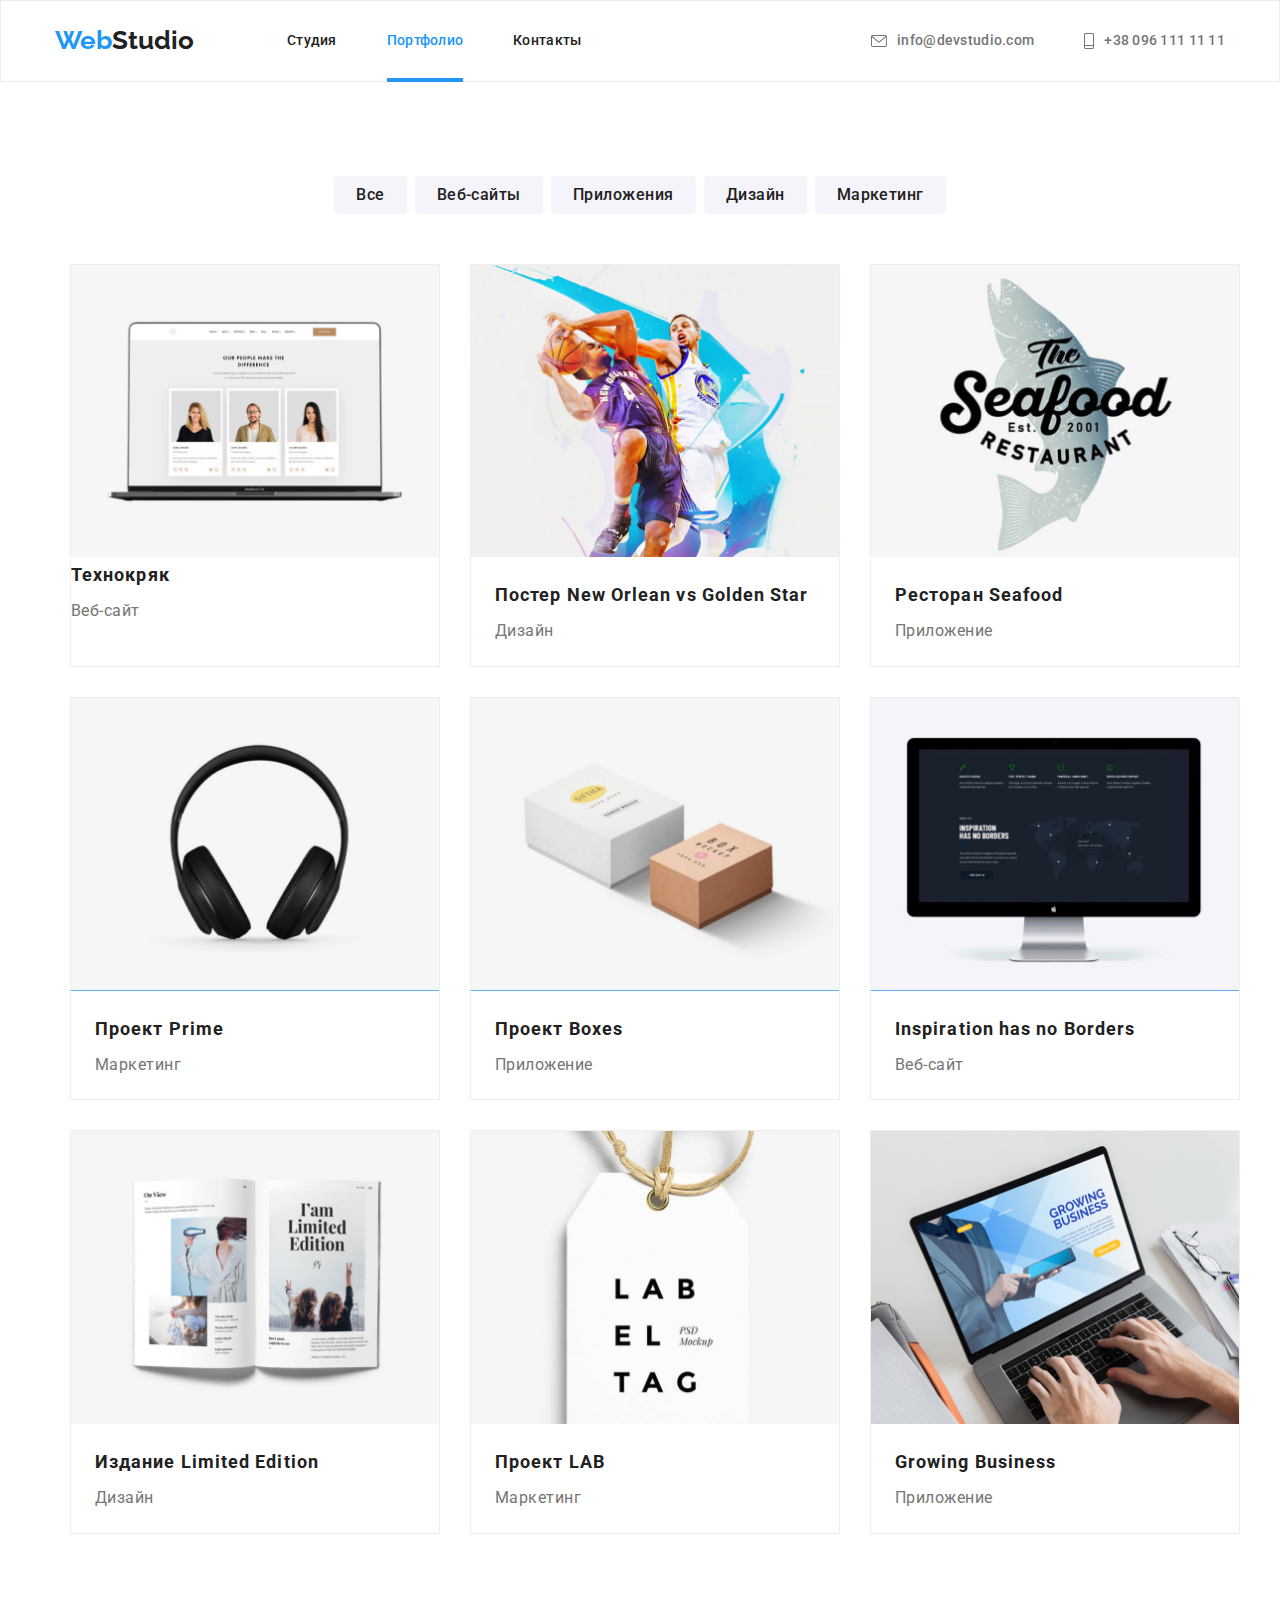
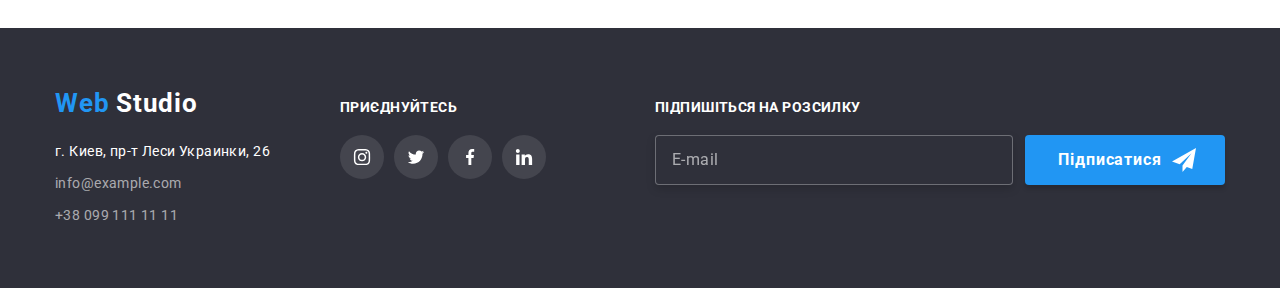
==== commit 04d6d4a6: "HW-7" ====
--- a/portfolio.html
+++ b/portfolio.html
@@ -17,7 +17,7 @@
       rel="stylesheet"
       href="https://cdnjs.cloudflare.com/ajax/libs/modern-normalize/1.1.0/modern-normalize.min.css"
     />
-    <link rel="stylesheet" href="./css/styles.css" />
+<!--    <link rel="stylesheet" href="./css/styles.css" />-->
     <link rel="stylesheet" href="./css/main.min.css" >
   </head>
   <body>
--- a/css/styles.css
+++ b/css/styles.css
@@ -1,732 +1,21 @@
 
 
 
-.nav-header__title:last-child,
-.main-nav-item:last-child,
-.metier__list:last-child,
-.footer__list:last-child {
-  margin-right: 0;
-}
 
-.contact {
-  margin-left: auto;
-}
-.current::after {
-  position: absolute;
-  content: "";
-  display: inline-block;
-  width: 100%;
-  height: 4px;
-  background-color: var(--accent-color);
-  bottom: -1.5%;
-  left: 0;
-}
-.current {
-  color: var(--accent-color);
-}
-img {
-  display: block;
-  max-width: 100%;
-  height: auto;
-}
+
 /* Cтудия */
-.hero {
-  background-color: #c4c4c4;
-  height: 600px;
-  max-width: 1600px;
-  margin-right: auto;
-  margin-left: auto;
-  background-image: linear-gradient(
-      to right,
-      rgba(47, 48, 58, 0.4),
-      rgba(47, 48, 58, 0.4)
-    ),
-    url("../images/hero.jpg");
-  background-repeat: no-repeat;
-  background-size: cover;
-  background-position: center;
-  border-radius: 4px;
-  display: block;
-  text-align: center;
-  padding: 200px 0;
-}
-.hero__title {
-  font-weight: 900;
-  font-size: 44px;
-  line-height: 1.36;
-  text-align: center;
-  letter-spacing: 0.06em;
-  text-transform: uppercase;
-  color: var(--light-color);
-  width: 696px;
-  margin: auto;
-}
-.hero__btn:hover,
-.hero__btn:focus {
-  background-color: var(--accent-color);
-  color: var(--light-color);
-}
-.hero__btn {
-  cursor: pointer;
-  transition: color 250ms cubic-bezier(0.4, 0, 0.2, 1);
-  border: 0;
-  background: var(--accent-color);
-  box-shadow: 0 4px 4px rgba(0, 0, 0, 0.15);
-  border-radius: 4px;
-  font-weight: 700;
-  font-size: 16px;
-  line-height: 1.8;
-  align-items: center;
-  text-align: center;
-  letter-spacing: 0.06em;
-  color: var(--light-color);
-  width: 216px;
-  height: 50px;
-  margin-top: 40px;
-}
-.visually-hidden {
-  position: absolute;
-  width: 1px;
-  height: 1px;
-  margin: -1px;
-  border: 0;
-  padding: 0;
-  white-space: nowrap;
-  clip: rect(0 0 0 0);
-  overflow: hidden;
-}
-.benefits__list {
-  flex-basis: 270px;
-  margin-right: 30px;
-  position: relative;
-}
-.benefits__list::before {
-  content: "";
-  display: flex;
-  height: 120px;
-  margin-bottom: 30px;
-  background-size: 70px 70px;
-  background-repeat: no-repeat;
-  background-position: center;
 
-  background-color: var(--team-color);
-  border-radius: 4px;
-}
-.benefits__list:nth-child(1)::before {
-  background-image: url("../images/antenna.svg");
-}
-.benefits__list:nth-child(2)::before {
-  background-image: url("../images/clock.svg");
-}
-.benefits__list:nth-child(3)::before {
-  background-image: url("../images/diagram.svg");
-}
-.benefits__list:nth-child(4)::before {
-  background-image: url("../images/astronaut.svg");
-}
-.benefits__title {
-  font-weight: 700;
-  font-size: 14px;
-  line-height: 1.14;
-  letter-spacing: 0.03em;
-  text-transform: uppercase;
-  margin-bottom: 10px;
-}
-.benefits__text {
-  font-size: 14px;
-  line-height: 1.7;
-  letter-spacing: 0.03em;
-  color: var(--text-color);
-}
-.section-main {
-  padding-bottom: 94px;
-}
-.metier {
-  margin-top: 50px;
-}
-.metier__list {
-  margin-right: 30px;
-  position: relative;
-}
-.metier__item {
-  position: absolute;
-  bottom: 0;
-  left: 0;
-  display: flex;
-  background: rgba(47, 48, 58, 0.8);
-  justify-content: center;
-  width: 370px;
-  height: 70px;
-  font-weight: 700;
-  font-size: 14px;
-  line-height: 16px;
-  letter-spacing: 0.03em;
-  text-transform: uppercase;
-  text-align: center;
-  color: var(--light-color);
-  flex-direction: column;
-}
-.section-team {
-  background-color: var(--team-color);
-}
-.title-text {
-  font-weight: 700;
-  font-size: 36px;
-  line-height: 1.16;
-  letter-spacing: 0.03em;
-  text-align: center;
-}
-.team {
-  margin-top: 50px;
-}
-.team__list {
-  background: var(--light-color);
 
-  box-shadow: 0 1px 3px rgba(0, 0, 0, 0.12), 0 1px 1px rgba(0, 0, 0, 0.14),
-    0 2px 1px rgba(0, 0, 0, 0.2);
-  border-radius: 0 0 4px 4px;
-}
-.team__card {
-  margin-right: 30px;
-  position: relative;
-}
-.team__text {
-  padding-top: 30px;
-  padding-bottom: 30px;
-  text-align: center;
-}
-.team__name {
-  font-weight: 500;
-  font-size: 16px;
-  line-height: 1.18;
-  letter-spacing: 0.03em;
-  margin-bottom: 10px;
-}
-.team__profession {
-  font-weight: 400;
-  line-height: 1.18;
-  letter-spacing: 0.03em;
-  color: var(--text-color);
-  margin-bottom: 16px;
-}
-.team-list {
-  display: flex;
-  justify-content: center;
-  gap: 10px;
-}
-.team-list__icon {
-  width: 44px;
-  height: 44px;
-  border-radius: 50%;
-  display: flex;
-  align-items: center;
-  justify-content: center;
-  fill: var(--icon-color);
-  transition: background-color 250ms cubic-bezier(0.4, 0, 0.2, 1);
-  outline: none;
-}
-.team-list__svg {
-  transition: fill 250ms cubic-bezier(0.4, 0, 0.2, 1);
-}
-.team-list__icon:hover,
-.team-list__icon:focus {
-  background-color: var(--accent-color);
-}
-.team-list__icon:hover .team-list__svg,
-.team-list__icon:focus .team-list__svg {
-  fill: var(--light-color);
-}
-.clients {
-  display: flex;
-  gap: 30px;
-  margin-top: 50px;
-}
-.clients__icon {
-  width: 170px;
-  height: 92px;
-  border: 1px solid #afb1b8;
-  border-radius: 4px;
-  align-items: center;
-  justify-content: center;
-  fill: var(--icon-color);
-  display: flex;
-  transition: border-color 250ms cubic-bezier(0.4, 0, 0.2, 1);
-  outline: none;
-}
-.clients__svg {
-  transition: fill 250ms cubic-bezier(0.4, 0, 0.2, 1);
-}
-.clients__icon:hover,
-.clients__icon:focus {
-  border-color: var(--accent-color);
-}
-.clients__icon:hover .clients__svg,
-.clients__icon:focus .clients__svg {
-  fill: var(--accent-color);
-}
-/*Футер*/
-.footer {
-  background-color: var(--fon-color);
-  padding: 60px 0;
-}
-.footer__logo-text {
-  color: var(--accent-color);
-  font-weight: 700;
-  font-size: 26px;
-  line-height: 31px;
-  letter-spacing: 0.03em;
-}
-.footer__flex {
-  display: flex;
-  justify-content: flex-start;
-  align-items: baseline;
-}
-.footer__logo {
-  color: var(--light-color);
-}
-.addresses-footer {
-  font-style: normal;
-  margin-top: 20px;
-  display: flex;
-}
-.addresses-footer__mail {
-  margin-top: 9px;
-}
-.addresses-footer__link {
-  font-size: 14px;
-  line-height: 1.7;
-  letter-spacing: 0.03em;
-  color: rgba(255, 255, 255, 0.6);
-  transition: color 250ms cubic-bezier(0.4, 0, 0.2, 1);
-}
-.addresses-footer__gps {
-  font-size: 14px;
-  line-height: 24px;
-  letter-spacing: 0.03em;
-  color: var(--light-color);
-}
-.addresses-footer__link:hover,
-.addresses-footer__link:focus {
-  color: var(--light-color);
-}
-.addresses-footer__tel {
-  margin-top: 9px;
-}
-.footer__card {
-  margin-left: 70px;
-}
-.footer__text {
-  font-weight: 700;
-  font-size: 14px;
-  letter-spacing: 0.03em;
-  text-transform: uppercase;
-  color: var(--light-color);
-}
-.footer__item {
-  display: flex;
-  margin-top: 20px;
-}
-.footer__list {
-  margin-right: 10px;
-}
-.footer__icon {
-  width: 44px;
-  height: 44px;
-  border-radius: 50%;
-  display: flex;
-  align-items: center;
-  justify-content: center;
-  fill: var(--light-color);
-  background-color: rgba(255, 255, 255, 0.1);
-  transition: background-color 250ms cubic-bezier(0.4, 0, 0.2, 1);
-  outline: none;
-}
-.footer__svg {
-  transition: fill 250ms cubic-bezier(0.4, 0, 0.2, 1);
-}
-.footer__icon:hover,
-.footer__icon:focus {
-  background-color: var(--accent-color);
-}
-.footer__icon:hover .footer__svg,
-.footer__icon:focus .footer__svg {
-  fill: var(--light-color);
-}
-.footer-input {
-  margin-left: auto;
-}
-.footer-input__input {
-  border: 1px solid rgba(255, 255, 255, 0.3);
-  filter: drop-shadow(0 4px 4px rgba(0, 0, 0, 0.15));
-  border-radius: 4px;
-  background-color: var(--fon-color);
-  width: 358px;
-  height: 50px;
-  padding-left: 16px;
-  color: white;
-  margin-top: 20px;
-}
-.footer-input__input::placeholder {
-  font-weight: 400;
-  font-size: 16px;
-  line-height: 20px;
-  display: flex;
-  align-items: center;
-  letter-spacing: 0.03em;
-  color: rgba(255, 255, 255, 0.6);
-}
-.footer-input__btn {
-  font-weight: 700;
-  font-size: 16px;
-  line-height: 30px;
-  display: flex;
-  align-items: center;
-  text-align: center;
-  letter-spacing: 0.06em;
-  color: var(--light-color);
-  width: 200px;
-  height: 50px;
-  cursor: pointer;
-  background: var(--accent-color);
-  box-shadow: 0 4px 4px rgba(0, 0, 0, 0.15);
-  border-radius: 4px;
-  border: 0;
-  justify-content: center;
-  padding: 10px 24px 10px 28px;
-  margin-left: 12px;
-  outline: none;
-}
-.footer-input__svg {
-  fill: var(--light-color);
-  margin-left: 10px;
-}
-/*Модалка*/
-.backdrop {
-  position: fixed;
-  top: 0;
-  left: 0;
-  min-width: 100%;
-  min-height: 100%;
-  background: rgba(0, 0, 0, 0.2);
-  opacity: 1;
-  transition: opacity 250ms cubic-bezier(0.4, 0, 0.2, 1),
-  visibility 250ms cubic-bezier(0.4, 0, 0.2, 1);
-}
-.backdrop.is-hidden {
-  opacity: 0;
-  pointer-events: none;
-  visibility: hidden;
-}
-.backdrop.is-hidden .modal {
-  transform: translate(-50%, -50%) scale(0.9);
-}
-.modal {
-  position: absolute;
-  min-height: 521px;
-  width: 528px;
-  background: var(--light-color);
-  box-shadow: 0 1px 3px rgba(0, 0, 0, 0.12), 0 1px 1px rgba(0, 0, 0, 0.14),
-    0 2px 1px rgba(0, 0, 0, 0.2);
-  border-radius: 4px;
 
-  top: 50%;
-  left: 50%;
-  transform: translate(-50%, -50%) scale(1);
-  transition: transform 250ms cubic-bezier(0.4, 0, 0.2, 1);
-  padding: 40px;
-}
-.modal__icon {
-  position: absolute;
-  padding: 9px 9px 10px 10px;
-  border-radius: 50%;
-  border: 1px solid rgba(0, 0, 0, 0.1);
-  top: 8px;
-  right: 9px;
-  background-color: var(--light-color);
-  line-height: 0;
-  cursor: pointer;
-  transition: fill 250ms cubic-bezier(0.4, 0, 0.2, 1);
-}
-.modal__close {
-  transition: fill 250ms cubic-bezier(0.4, 0, 0.2, 1);
-}
-.modal__text {
-  display: flex;
-  flex-direction: column;
-  font-weight: 700;
-  font-size: 20px;
-  line-height: 23px;
-  text-align: center;
-  letter-spacing: 0.03em;
-  color: var(--header-color);
-}
-.modal__form {
-  display: block;
-  margin-top: 12px;
-  margin-bottom: 4px;
-  flex-direction: column;
-  font-weight: 400;
-  font-size: 12px;
-  line-height: 14px;
-  letter-spacing: 0.01em;
-  color: var(--text-color);
-  position: relative;
-}
-.modal__label {
-  margin-bottom: 4px;
-  display: block;
-}
-.form {
-  display: flex;
-  justify-content: center;
-}
-.form__input {
-  padding-left: 42px;
-  transition: color 250ms cubic-bezier(0.4, 0, 0.2, 1),
-    border 250ms cubic-bezier(0.4, 0, 0.2, 1),
-    border-radius 250ms cubic-bezier(0.4, 0, 0.2, 1);
-  cursor: pointer;
-  width: 100%;
-  height: 40px;
-  border: 1px solid rgba(33, 33, 33, 0.2);
-  border-radius: 4px;
-}
-.form__input:focus,
-.form__input:focus-visible,
-.form__input:hover {
-  outline: 0;
-  border: 1px solid #2196f3;
-  border-radius: 4px;
-}
-.form__input:focus + .modal__svg,
-.form__input:hover + .modal__svg {
-  fill: var(--accent-color);
-}
-.modal__icon:hover .modal__close,
-.modal__icon:focus .modal__close {
-  fill: var(--accent-color);
-}
-.modal__svg {
-  position: absolute;
-  top: calc(50% + 3px);
-  left: 12px;
-  width: 12px;
-  height: 12px;
-  transition: fill 250ms cubic-bezier(0.4, 0, 0.2, 1);
-}
-textarea {
-  resize: none;
-}
-.modal__textarea:focus,
-.modal__textarea:hover {
-  outline: 0;
-  border: 1px solid #2196f3;
-  border-radius: 4px;
-}
-.modal__textarea {
-  display: flex;
-  height: 120px;
-  width: 100%;
-  border: 1px solid rgba(33, 33, 33, 0.2);
-  border-radius: 4px;
-  margin-bottom: 20px;
-  transition: color 250ms cubic-bezier(0.4, 0, 0.2, 1),
-  border 250ms cubic-bezier(0.4, 0, 0.2, 1),
-  border-radius 250ms cubic-bezier(0.4, 0, 0.2, 1);
-  padding: 12px 16px;
-}
-.modal__textarea::placeholder {
-  font-weight: 400;
-  font-size: 12px;
-  line-height: 14px;
-  letter-spacing: 0.01em;
-  color: rgba(117, 117, 117, 0.5);
-  padding-top: 4px;
-}
-.checkbox-modal {
-  margin-bottom: 30px;
-}
-.checkbox-modal__text {
-  font-size: 14px;
-  line-height: 24px;
-  letter-spacing: 0.03em;
-  display: inline-block;
-  color: var(--text-color);
-}
-.checkbox-modal__input {
-  -webkit-appearance: none;
-  -moz-appearance: none;
-  appearance: none;
-}
-.checkbox-modal__input:hover + .checkbox-modal__icon,
-.checkbox-modal__input:focus + .checkbox-modal__icon {
-  /*border: 2px solid var(--accent-color);*/
-  border: 2px solid var(--accent-color);
-}
-.checkbox-modal__icon {
-  display: inline-block;
-  width: 16px;
-  height: 15px;
-  vertical-align: middle;
-  background: var(--light-color);
-  box-shadow: 0 1px 3px rgba(0, 0, 0, 0.12), 0 1px 1px rgba(0, 0, 0, 0.14),
-  0 2px 1px rgba(0, 0, 0, 0.2);
-  border-radius: 4px;
-  border: 2px solid var(--header-color);
-  transition: border 250ms cubic-bezier(0.4, 0, 0.2, 1);
-}
-.checkbox-modal__input:checked + .checkbox-modal__icon {
-  border: var(--accent-color);
-  background-color: var(--accent-color);
-  background-size: contain;
-  background-origin: border-box;
-}
-.checkbox-modal__agreement {
-  vertical-align: middle;
-}
-.checkbox-modal__link {
-  color: var(--accent-color);
-}
-.checkbox-modal__btn {
-  cursor: pointer;
-  background: var(--accent-color);
-  box-shadow: 0 4px 4px rgba(0, 0, 0, 0.15);
-  border-radius: 4px;
-  font-weight: 700;
-  display: block;
-  line-height: 30px;
-  border: 0;
-  position: relative;
-  letter-spacing: 0.06em;
-  color: var(--light-color);
-  width: 200px;
-  height: 50px;
-  margin: auto;
-}
+
+
+
+
 /*/Портфолио*/
-.portfolio {
-  padding: 94px 0;
-}
-.portfolio__item li {
-  margin-right: 8px;
-}
-.portfolio__item li:last-child {
-  margin-right: 0;
-}
-.portfolio__item {
-  display: flex;
-  justify-content: center;
-}
-.portfolio__btn {
-  font-family: "Roboto", sans-serif;
-  font-weight: 500;
-  line-height: 1.6;
-  text-align: center;
-  letter-spacing: 0.03em;
-  color: var(--header-color);
-  background: var(--team-color);
-  border-radius: 4px;
-  margin-left: auto;
-  margin-right: auto;
-  border: none;
-  height: 38px;
-  padding: 6px 22px;
-  transition: background-color 250ms cubic-bezier(0.4, 0, 0.2, 1),
-  color 250ms cubic-bezier(0.4, 0, 0.2, 1),
-  box-shadow 250ms cubic-bezier(0.4, 0, 0.2, 1);
-  cursor: pointer;
-}
-.portfolio__btn:hover,
-.portfolio__btn:focus {
-  background-color: var(--accent-color);
-  color: var(--light-color);
-  box-shadow: 0 3px 1px rgba(0, 0, 0, 0.1), 0 1px 2px rgba(0, 0, 0, 0.08),
-  0 2px 2px rgba(0, 0, 0, 0.12);
-  border-radius: 4px;
-}
-.current-btn {
-  background-color: var(--accent-color);
-  color: var(--light-color);
-}
-.portfolio__list {
-  display: flex;
-  flex-wrap: wrap;
-  margin-top: 50px;
-}
-.portfolio__cart {
-  background: var(--light-color);
-  width: 370px;
-  margin-right: 30px;
-  margin-bottom: 30px;
-  border: 1px solid var(--border-shadow-color);
-  transition: box-shadow 250ms cubic-bezier(0.4, 0, 0.2, 1);
-}
-.portfolio__cart:nth-child(3n) {
-  margin-right: 0;
-}
-.portfolio__cart:nth-last-child(-n + 3) {
-  margin-bottom: 0;
-}
-.portfolio__img {
-  display: inline-block;
-  outline: none;
-}
-.portfolio__img:hover,
-.portfolio__img:focus {
-  box-shadow: 0 1px 1px rgba(0, 0, 0, 0.12), 0 4px 4px rgba(0, 0, 0, 0.06),
-  1px 4px 6px rgba(0, 0, 0, 0.16);
-}
-.portfolio__position {
-  position: relative;
-  overflow: hidden;
-}
-.portfolio__text {
-  padding: 20px 24px;
-  border-top: 0;
-}
-.portfolio__header {
-  font-weight: 700;
-  font-size: 18px;
-  line-height: 2;
-  letter-spacing: 0.06em;
-}
-.portfolio__services {
-  line-height: 1.8;
-  letter-spacing: 0.03em;
-  color: var(--text-color);
-  margin-top: 4px;
-}
-.portfolio__cart:nth-child(3n) {
-  margin-right: 0;
-}
-.portfolio__cart:nth-last-child(-n + 3) {
-  margin-bottom: 0;
-}
+
 
 
 /*Анимации*/
-.portfolio__modal {
-  position: absolute;
-  top: 50%;
-  left: 50%;
-  transform: translate(-50%, 50%);
-  background: var(--hover-portfolio);
-  width: 100%;
-  height: 100%;
-  display: inline-block;
-  text-align: center;
-  font-weight: 400;
-  font-size: 18px;
-  line-height: 28px;
-  letter-spacing: 0.03em;
-  color: var(--light-color);
-  padding: 63px 24px;
-  transition: transform 250ms cubic-bezier(0.4, 0, 0.2, 1);
-}
-.portfolio__img:hover .portfolio__modal,
-.portfolio__img:focus .portfolio__modal {
-  transform: translate(-50%, -50%);
-}
 
 
 
--- a/css/main.min.css
+++ b/css/main.min.css
@@ -1 +1 @@
-.header{border:1px solid var(--border-color);margin-right:auto;margin-left:auto}.header__logo{padding-top:24px;padding-bottom:25px;margin-right:93px;font-family:"Raleway",sans-serif;font-weight:700;font-size:26px;line-height:1.19;color:var(--accent-color)}.header__logo-text{color:var(--header-color)}:root{--header-color: #212121;--text-color: #757575;--accent-color: #2196f3;--light-color: #ffffff;--fon-color: #2f303a;--team-color: #f5f4fa;--border-color: #ececec;--icon-color: #afb1b8;--border-shadow-color: #eeeeee;--hover-portfolio: rgba(33, 150, 243, 0.9)}body{font-family:"Roboto",sans-serif;color:var(--header-color);background-color:var(--light-color)}h1,h2,h3,h4,h5,h6,p{margin:0}ul{margin:0;padding-left:0}.container{width:1200px;padding-left:15px;padding-right:15px;margin-left:auto;margin-right:auto}.link{text-decoration:none;color:var(--header-color)}li{list-style:none}.section{padding-top:94px;padding-bottom:94px}.flex{display:flex}.nav-header{font-weight:500;font-size:14px;line-height:1.14;letter-spacing:.02em;display:flex;transition:color 250ms cubic-bezier(0.4, 0, 0.2, 1)}.nav-header__link{display:block;padding-top:32px;padding-bottom:32px;transition:color 250ms cubic-bezier(0.4, 0, 0.2, 1)}.nav-header__title{margin-right:50px;position:relative}.nav-header__icon{margin-right:10px}.nav-header__contacts{color:var(--text-color);fill:var(--text-color);display:flex;align-items:center}.nav-header .nav-header__link:hover{color:var(--accent-color);fill:var(--accent-color)}.nav-header .nav-header__link:focus{color:var(--accent-color)}.nav-header .nav-header__link:focus .header-icon{fill:var(--accent-color)}.header{border:1px solid var(--border-color);margin-right:auto;margin-left:auto}.header__logo{padding-top:24px;padding-bottom:25px;margin-right:93px;font-family:"Raleway",sans-serif;font-weight:700;font-size:26px;line-height:1.19;color:var(--accent-color)}.header__logo-text{color:var(--header-color)}.header{border:1px solid var(--border-color);margin-right:auto;margin-left:auto}.header__logo{padding-top:24px;padding-bottom:25px;margin-right:93px;font-family:"Raleway",sans-serif;font-weight:700;font-size:26px;line-height:1.19;color:var(--accent-color)}.header__logo-text{color:var(--header-color)}.header{border:1px solid var(--border-color);margin-right:auto;margin-left:auto}.header__logo{padding-top:24px;padding-bottom:25px;margin-right:93px;font-family:"Raleway",sans-serif;font-weight:700;font-size:26px;line-height:1.19;color:var(--accent-color)}.header__logo-text{color:var(--header-color)}.header{border:1px solid var(--border-color);margin-right:auto;margin-left:auto}.header__logo{padding-top:24px;padding-bottom:25px;margin-right:93px;font-family:"Raleway",sans-serif;font-weight:700;font-size:26px;line-height:1.19;color:var(--accent-color)}.header__logo-text{color:var(--header-color)}.header{border:1px solid var(--border-color);margin-right:auto;margin-left:auto}.header__logo{padding-top:24px;padding-bottom:25px;margin-right:93px;font-family:"Raleway",sans-serif;font-weight:700;font-size:26px;line-height:1.19;color:var(--accent-color)}.header__logo-text{color:var(--header-color)}/*# sourceMappingURL=main.min.css.map */
+:root{--header-color: #212121;--text-color: #757575;--accent-color: #2196f3;--light-color: #ffffff;--fon-color: #2f303a;--team-color: #f5f4fa;--border-color: #ececec;--icon-color: #afb1b8;--border-shadow-color: #eeeeee;--hover-portfolio: rgba(33, 150, 243, 0.9)}body{font-family:"Roboto",sans-serif;color:var(--header-color);background-color:var(--light-color)}h1,h2,h3,h4,h5,h6,p{margin:0}ul{margin:0;padding-left:0}.link{text-decoration:none;color:var(--header-color)}li{list-style:none}.flex{display:flex}img{display:block;max-width:100%;height:auto}.contact{margin-left:auto}.container{width:1200px;padding-left:15px;padding-right:15px;margin-left:auto;margin-right:auto}.section{padding-top:94px;padding-bottom:94px}.portfolio__modal{position:absolute;top:50%;left:50%;transform:translate(-50%, 50%);background:var(--hover-portfolio);width:100%;height:100%;display:inline-block;text-align:center;font-weight:400;font-size:18px;line-height:28px;letter-spacing:.03em;color:var(--light-color);padding:63px 24px;transition:transform 250ms cubic-bezier(0.4, 0, 0.2, 1)}.portfolio__img:hover .portfolio__modal,.portfolio__img:focus .portfolio__modal{transform:translate(-50%, -50%)}.header{border:1px solid var(--border-color);margin-right:auto;margin-left:auto}.header__logo{padding-top:24px;padding-bottom:25px;margin-right:93px;font-family:"Raleway",sans-serif;font-weight:700;font-size:26px;line-height:1.19;color:var(--accent-color)}.header__logo-text{color:var(--header-color)}.nav-header{font-weight:500;font-size:14px;line-height:1.14;letter-spacing:.02em;display:flex;transition:color 250ms cubic-bezier(0.4, 0, 0.2, 1)}.nav-header__link{display:block;padding-top:32px;padding-bottom:32px;transition:color 250ms cubic-bezier(0.4, 0, 0.2, 1)}.nav-header__title{margin-right:50px;position:relative}.nav-header__icon{margin-right:10px}.nav-header__contacts{color:var(--text-color);fill:var(--text-color);display:flex;align-items:center}.nav-header .nav-header__link:hover{color:var(--accent-color);fill:var(--accent-color)}.nav-header .nav-header__link:focus{color:var(--accent-color)}.nav-header .nav-header__link:focus .header-icon{fill:var(--accent-color)}.current::after{position:absolute;content:"";display:inline-block;width:100%;height:4px;background-color:var(--accent-color);bottom:-1.5%;left:0}.current{color:var(--accent-color)}.current-btn{background-color:var(--accent-color);color:var(--light-color)}.footer{background-color:var(--fon-color);padding:60px 0}.footer__logo-text{color:var(--accent-color);font-weight:700;font-size:26px;line-height:31px;letter-spacing:.03em}.footer__flex{display:flex;justify-content:flex-start;align-items:baseline}.footer__logo{color:var(--light-color)}.addresses-footer{font-style:normal;margin-top:20px;display:flex}.addresses-footer__mail{margin-top:9px}.addresses-footer__link{font-size:14px;line-height:1.7;letter-spacing:.03em;color:rgba(255,255,255,.6);transition:color 250ms cubic-bezier(0.4, 0, 0.2, 1)}.addresses-footer__gps{font-size:14px;line-height:24px;letter-spacing:.03em;color:var(--light-color)}.addresses-footer__link:hover,.addresses-footer__link:focus{color:var(--light-color)}.addresses-footer__tel{margin-top:9px}.footer__card{margin-left:70px}.footer__text{font-weight:700;font-size:14px;letter-spacing:.03em;text-transform:uppercase;color:var(--light-color)}.footer__item{display:flex;margin-top:20px}.footer__list{margin-right:10px}.footer__icon{width:44px;height:44px;border-radius:50%;display:flex;align-items:center;justify-content:center;fill:var(--light-color);background-color:rgba(255,255,255,.1);transition:background-color 250ms cubic-bezier(0.4, 0, 0.2, 1);outline:none}.footer__svg{transition:fill 250ms cubic-bezier(0.4, 0, 0.2, 1)}.footer__icon:hover,.footer__icon:focus{background-color:var(--accent-color)}.footer__icon:hover .footer__svg,.footer__icon:focus .footer__svg{fill:var(--light-color)}.footer-input{margin-left:auto}.footer-input__input{border:1px solid rgba(255,255,255,.3);filter:drop-shadow(0 4px 4px rgba(0, 0, 0, 0.15));border-radius:4px;background-color:var(--fon-color);width:358px;height:50px;padding-left:16px;color:#fff;margin-top:20px}.footer-input__input::placeholder{font-weight:400;font-size:16px;line-height:20px;display:flex;align-items:center;letter-spacing:.03em;color:rgba(255,255,255,.6)}.footer-input__btn{font-weight:700;font-size:16px;line-height:30px;display:flex;align-items:center;text-align:center;letter-spacing:.06em;color:var(--light-color);width:200px;height:50px;cursor:pointer;background:var(--accent-color);box-shadow:0 4px 4px rgba(0,0,0,.15);border-radius:4px;border:0;justify-content:center;padding:10px 24px 10px 28px;margin-left:12px;outline:none}.footer-input__svg{fill:var(--light-color);margin-left:10px}.backdrop{position:fixed;top:0;left:0;min-width:100%;min-height:100%;background:rgba(0,0,0,.2);opacity:1;transition:opacity 250ms cubic-bezier(0.4, 0, 0.2, 1),visibility 250ms cubic-bezier(0.4, 0, 0.2, 1)}.backdrop.is-hidden{opacity:0;pointer-events:none;visibility:hidden}.backdrop.is-hidden .modal{transform:translate(-50%, -50%) scale(0.9)}.modal{position:absolute;min-height:521px;width:528px;background:var(--light-color);box-shadow:0 1px 3px rgba(0,0,0,.12),0 1px 1px rgba(0,0,0,.14),0 2px 1px rgba(0,0,0,.2);border-radius:4px;top:50%;left:50%;transform:translate(-50%, -50%) scale(1);transition:transform 250ms cubic-bezier(0.4, 0, 0.2, 1);padding:40px}.modal__icon{position:absolute;padding:9px 9px 10px 10px;border-radius:50%;border:1px solid rgba(0,0,0,.1);top:8px;right:9px;background-color:var(--light-color);line-height:0;cursor:pointer;transition:fill 250ms cubic-bezier(0.4, 0, 0.2, 1)}.modal__close{transition:fill 250ms cubic-bezier(0.4, 0, 0.2, 1)}.modal__text{display:flex;flex-direction:column;font-weight:700;font-size:20px;line-height:23px;text-align:center;letter-spacing:.03em;color:var(--header-color)}.modal__form{display:block;margin-top:12px;margin-bottom:4px;flex-direction:column;font-weight:400;font-size:12px;line-height:14px;letter-spacing:.01em;color:var(--text-color);position:relative}.modal__label{margin-bottom:4px;display:block}.form{display:flex;justify-content:center}.form__input{padding-left:42px;transition:color 250ms cubic-bezier(0.4, 0, 0.2, 1),border 250ms cubic-bezier(0.4, 0, 0.2, 1),border-radius 250ms cubic-bezier(0.4, 0, 0.2, 1);cursor:pointer;width:100%;height:40px;border:1px solid rgba(33,33,33,.2);border-radius:4px}.form__input:focus,.form__input:focus-visible,.form__input:hover{outline:0;border:1px solid #2196f3;border-radius:4px}.form__input:focus+.modal__svg,.form__input:hover+.modal__svg{fill:var(--accent-color)}.modal__icon:hover .modal__close,.modal__icon:focus .modal__close{fill:var(--accent-color)}.modal__svg{position:absolute;top:calc(50% + 3px);left:12px;width:12px;height:12px;transition:fill 250ms cubic-bezier(0.4, 0, 0.2, 1)}textarea{resize:none}.modal__textarea:focus,.modal__textarea:hover{outline:0;border:1px solid #2196f3;border-radius:4px}.modal__textarea{display:flex;height:120px;width:100%;border:1px solid rgba(33,33,33,.2);border-radius:4px;margin-bottom:20px;transition:color 250ms cubic-bezier(0.4, 0, 0.2, 1),border 250ms cubic-bezier(0.4, 0, 0.2, 1),border-radius 250ms cubic-bezier(0.4, 0, 0.2, 1);padding:12px 16px}.modal__textarea::placeholder{font-weight:400;font-size:12px;line-height:14px;letter-spacing:.01em;color:rgba(117,117,117,.5);padding-top:4px}.checkbox-modal{margin-bottom:30px}.checkbox-modal__text{font-size:14px;line-height:24px;letter-spacing:.03em;display:inline-block;color:var(--text-color)}.checkbox-modal__input{-webkit-appearance:none;-moz-appearance:none;appearance:none}.checkbox-modal__input:hover+.checkbox-modal__icon,.checkbox-modal__input:focus+.checkbox-modal__icon{border:2px solid var(--accent-color)}.checkbox-modal__icon{display:inline-block;width:16px;height:15px;vertical-align:middle;background:var(--light-color);box-shadow:0 1px 3px rgba(0,0,0,.12),0 1px 1px rgba(0,0,0,.14),0 2px 1px rgba(0,0,0,.2);border-radius:4px;border:2px solid var(--header-color);transition:border 250ms cubic-bezier(0.4, 0, 0.2, 1)}.checkbox-modal__input:checked+.checkbox-modal__icon{border:var(--accent-color);background-color:var(--accent-color);background-size:contain;background-origin:border-box}.checkbox-modal__agreement{vertical-align:middle}.checkbox-modal__link{color:var(--accent-color)}.checkbox-modal__btn{cursor:pointer;background:var(--accent-color);box-shadow:0 4px 4px rgba(0,0,0,.15);border-radius:4px;font-weight:700;display:block;line-height:30px;border:0;position:relative;letter-spacing:.06em;color:var(--light-color);width:200px;height:50px;margin:auto}.nav-header__title:last-child,.main-nav-item:last-child,.metier__list:last-child,.footer__list:last-child{margin-right:0}.hero{background-color:#c4c4c4;height:600px;max-width:1600px;margin-right:auto;margin-left:auto;background-image:linear-gradient(to right, rgba(47, 48, 58, 0.4), rgba(47, 48, 58, 0.4)),url("../../images/hero.jpg");background-repeat:no-repeat;background-size:cover;background-position:center;border-radius:4px;display:block;text-align:center;padding:200px 0}.hero__title{font-weight:900;font-size:44px;line-height:1.36;text-align:center;letter-spacing:.06em;text-transform:uppercase;color:var(--light-color);width:696px;margin:auto}.hero__btn:hover,.hero__btn:focus{background-color:var(--accent-color);color:var(--light-color)}.hero__btn{cursor:pointer;transition:color 250ms cubic-bezier(0.4, 0, 0.2, 1);border:0;background:var(--accent-color);box-shadow:0 4px 4px rgba(0,0,0,.15);border-radius:4px;font-weight:700;font-size:16px;line-height:1.8;align-items:center;text-align:center;letter-spacing:.06em;color:var(--light-color);width:216px;height:50px;margin-top:40px}.visually-hidden{position:absolute;width:1px;height:1px;margin:-1px;border:0;padding:0;white-space:nowrap;clip:rect(0 0 0 0);overflow:hidden}.benefits__list{flex-basis:270px;margin-right:30px;position:relative}.benefits__list::before{content:"";display:flex;height:120px;margin-bottom:30px;background-size:70px 70px;background-repeat:no-repeat;background-position:center;background-color:var(--team-color);border-radius:4px}.benefits__list:nth-child(1)::before{background-image:url("../../images/antenna.svg")}.benefits__list:nth-child(2)::before{background-image:url("../../images/clock.svg")}.benefits__list:nth-child(3)::before{background-image:url("../../images/diagram.svg")}.benefits__list:nth-child(4)::before{background-image:url("../../images/astronaut.svg")}.benefits__title{font-weight:700;font-size:14px;line-height:1.14;letter-spacing:.03em;text-transform:uppercase;margin-bottom:10px}.benefits__text{font-size:14px;line-height:1.7;letter-spacing:.03em;color:var(--text-color)}.section-main{padding-bottom:94px}.metier{margin-top:50px}.metier__list{margin-right:30px;position:relative}.metier__item{position:absolute;bottom:0;left:0;display:flex;background:rgba(47,48,58,.8);justify-content:center;width:370px;height:70px;font-weight:700;font-size:14px;line-height:16px;letter-spacing:.03em;text-transform:uppercase;text-align:center;color:var(--light-color);flex-direction:column}.section-team{background-color:var(--team-color)}.title-text{font-weight:700;font-size:36px;line-height:1.16;letter-spacing:.03em;text-align:center}.team{margin-top:50px}.team__list{background:var(--light-color);box-shadow:0 1px 3px rgba(0,0,0,.12),0 1px 1px rgba(0,0,0,.14),0 2px 1px rgba(0,0,0,.2);border-radius:0 0 4px 4px}.team__card{margin-right:30px;position:relative}.team__text{padding-top:30px;padding-bottom:30px;text-align:center}.team__name{font-weight:500;font-size:16px;line-height:1.18;letter-spacing:.03em;margin-bottom:10px}.team__profession{font-weight:400;line-height:1.18;letter-spacing:.03em;color:var(--text-color);margin-bottom:16px}.team-list{display:flex;justify-content:center;gap:10px}.team-list__icon{width:44px;height:44px;border-radius:50%;display:flex;align-items:center;justify-content:center;fill:var(--icon-color);transition:background-color 250ms cubic-bezier(0.4, 0, 0.2, 1);outline:none}.team-list__svg{transition:fill 250ms cubic-bezier(0.4, 0, 0.2, 1)}.team-list__icon:hover,.team-list__icon:focus{background-color:var(--accent-color)}.team-list__icon:hover .team-list__svg,.team-list__icon:focus .team-list__svg{fill:var(--light-color)}.clients{display:flex;gap:30px;margin-top:50px}.clients__icon{width:170px;height:92px;border:1px solid #afb1b8;border-radius:4px;align-items:center;justify-content:center;fill:var(--icon-color);display:flex;transition:border-color 250ms cubic-bezier(0.4, 0, 0.2, 1);outline:none}.clients__svg{transition:fill 250ms cubic-bezier(0.4, 0, 0.2, 1)}.clients__icon:hover,.clients__icon:focus{border-color:var(--accent-color)}.clients__icon:hover .clients__svg,.clients__icon:focus .clients__svg{fill:var(--accent-color)}.portfolio{padding:94px 0}.portfolio__item li{margin-right:8px}.portfolio__item li:last-child{margin-right:0}.portfolio__item{display:flex;justify-content:center}.portfolio__btn{font-family:"Roboto",sans-serif;font-weight:500;line-height:1.6;text-align:center;letter-spacing:.03em;color:var(--header-color);background:var(--team-color);border-radius:4px;margin-left:auto;margin-right:auto;border:none;height:38px;padding:6px 22px;transition:background-color 250ms cubic-bezier(0.4, 0, 0.2, 1),color 250ms cubic-bezier(0.4, 0, 0.2, 1),box-shadow 250ms cubic-bezier(0.4, 0, 0.2, 1);cursor:pointer}.portfolio__btn:hover,.portfolio__btn:focus{background-color:var(--accent-color);color:var(--light-color);box-shadow:0 3px 1px rgba(0,0,0,.1),0 1px 2px rgba(0,0,0,.08),0 2px 2px rgba(0,0,0,.12);border-radius:4px}.portfolio__list{display:flex;flex-wrap:wrap;margin-top:50px}.portfolio__cart{background:var(--light-color);width:370px;margin-right:30px;margin-bottom:30px;border:1px solid var(--border-shadow-color);transition:box-shadow 250ms cubic-bezier(0.4, 0, 0.2, 1)}.portfolio__cart:nth-child(3n){margin-right:0}.portfolio__cart:nth-last-child(-n+3){margin-bottom:0}.portfolio__img{display:inline-block;outline:none}.portfolio__img:hover,.portfolio__img:focus{box-shadow:0 1px 1px rgba(0,0,0,.12),0 4px 4px rgba(0,0,0,.06),1px 4px 6px rgba(0,0,0,.16)}.portfolio__position{position:relative;overflow:hidden}.portfolio__text{padding:20px 24px;border-top:0}.portfolio__header{font-weight:700;font-size:18px;line-height:2;letter-spacing:.06em}.portfolio__services{line-height:1.8;letter-spacing:.03em;color:var(--text-color);margin-top:4px}.portfolio__cart:nth-child(3n){margin-right:0}.portfolio__cart:nth-last-child(-n+3){margin-bottom:0}/*# sourceMappingURL=main.min.css.map */
